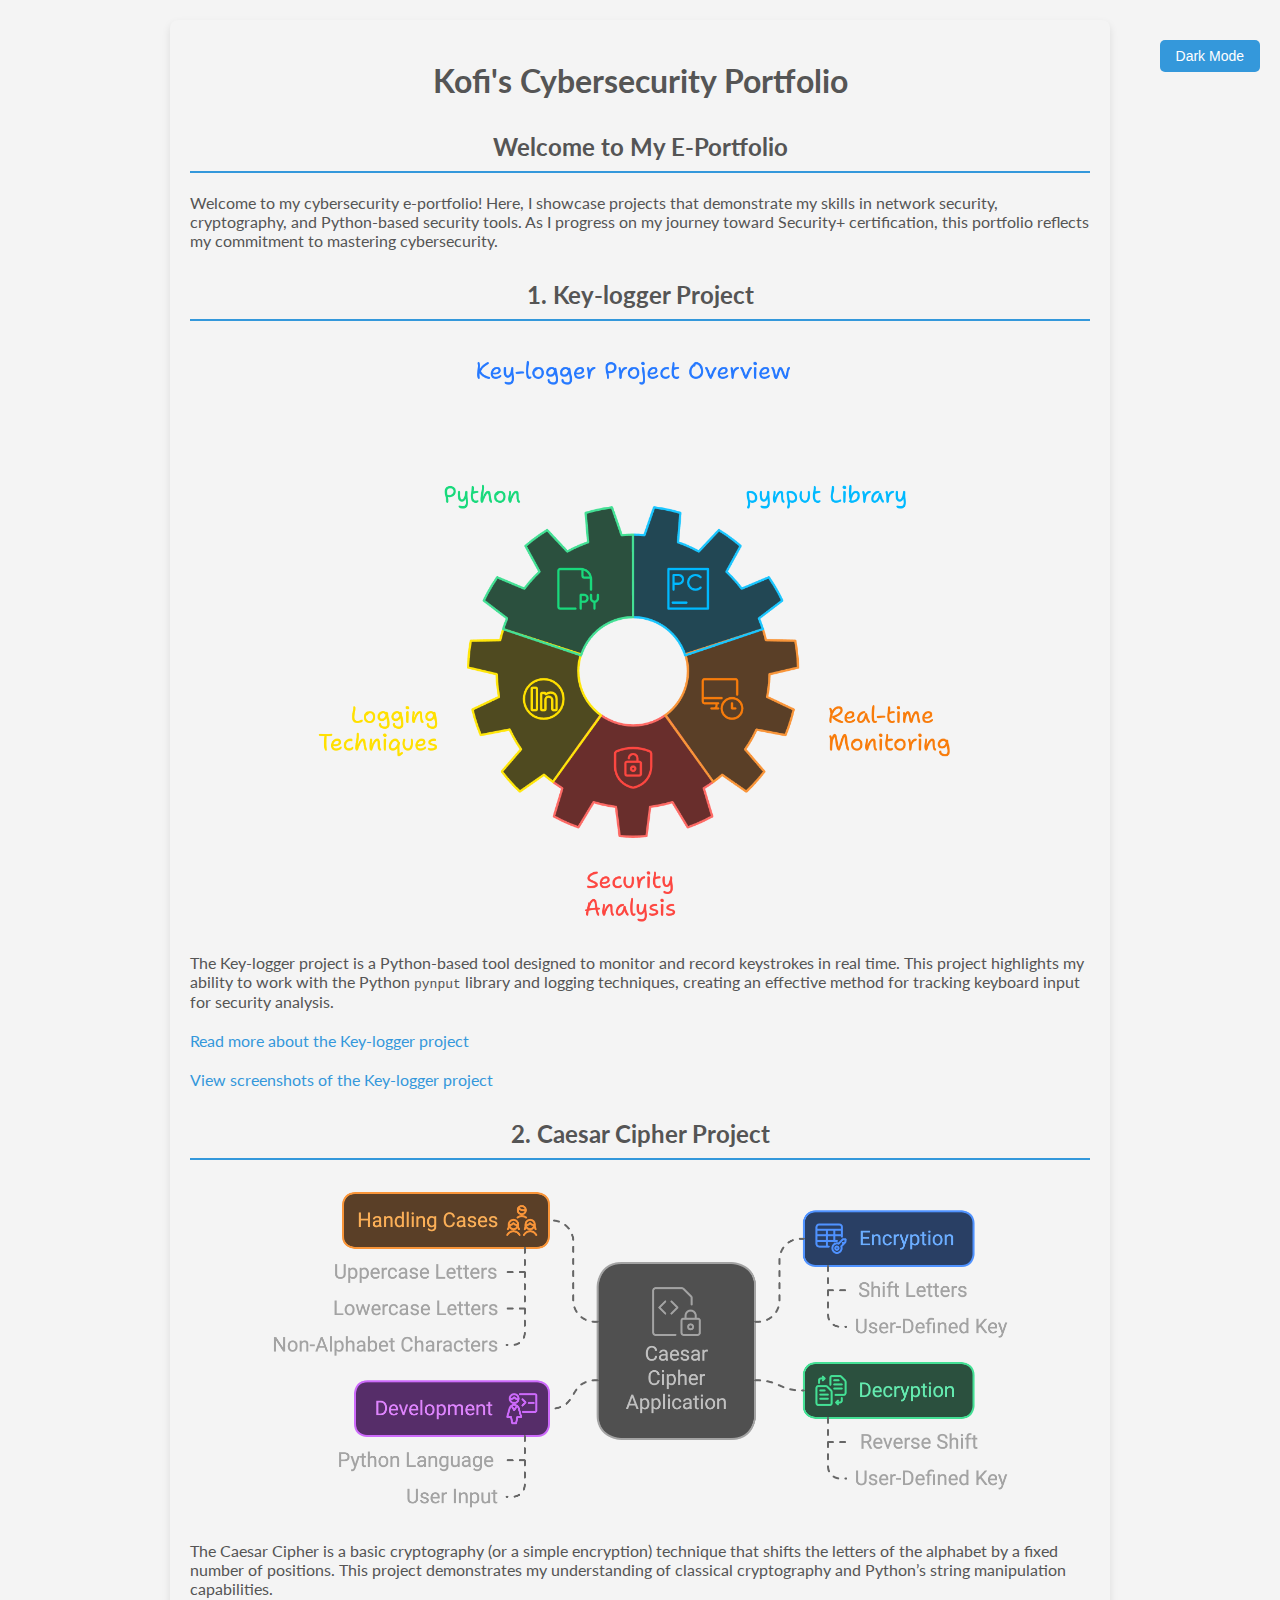
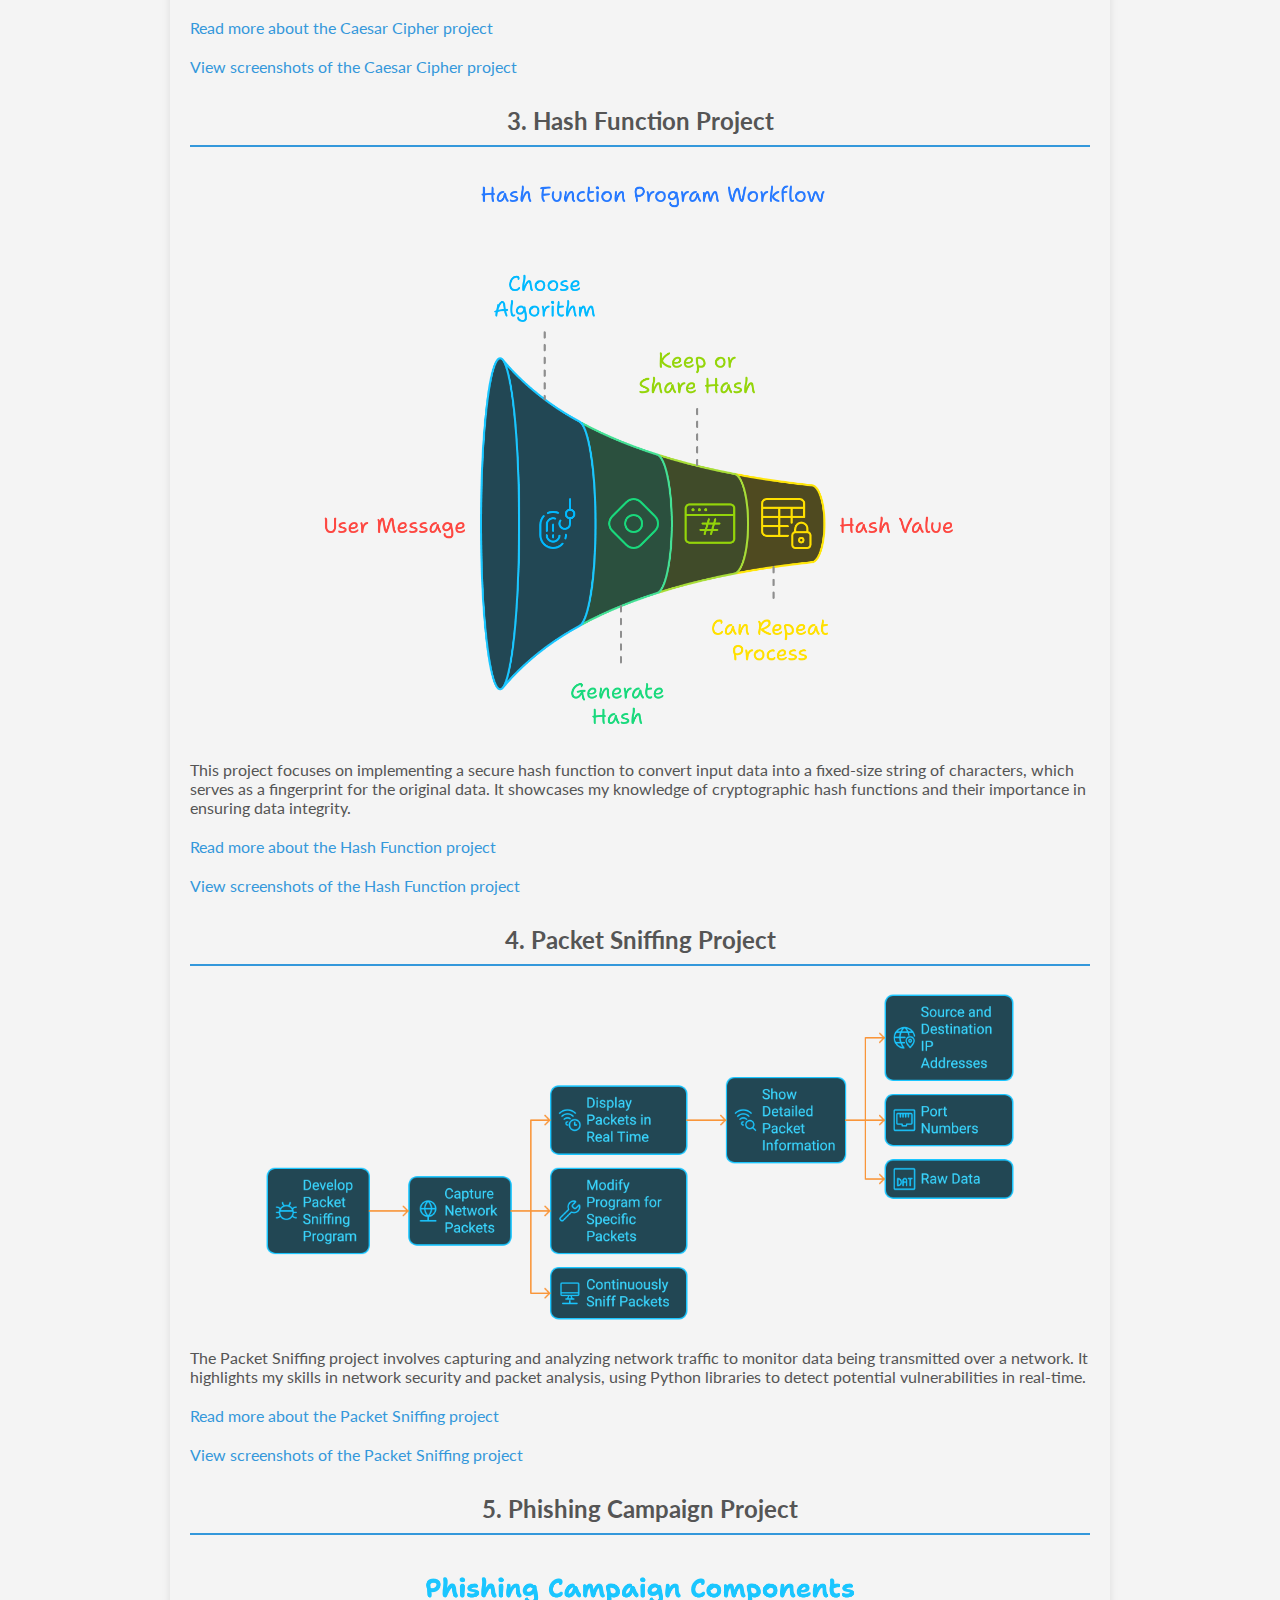
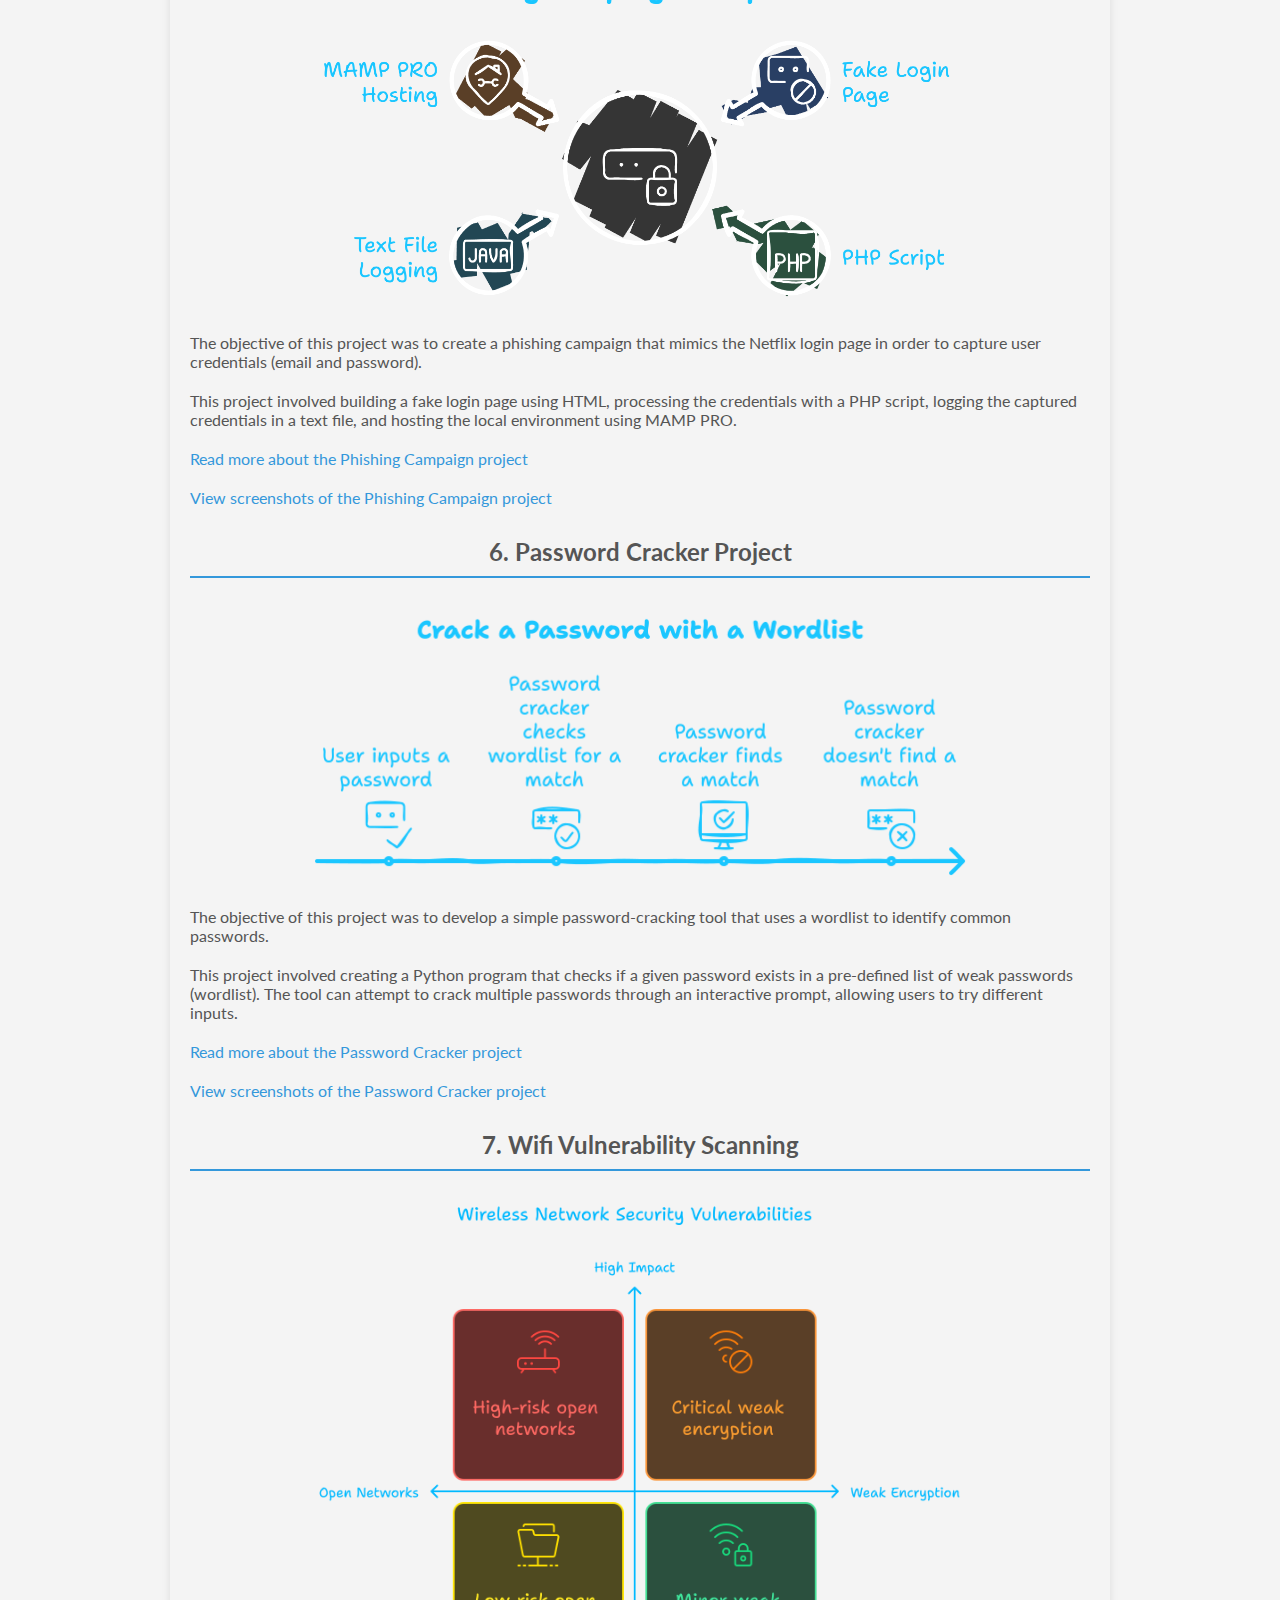
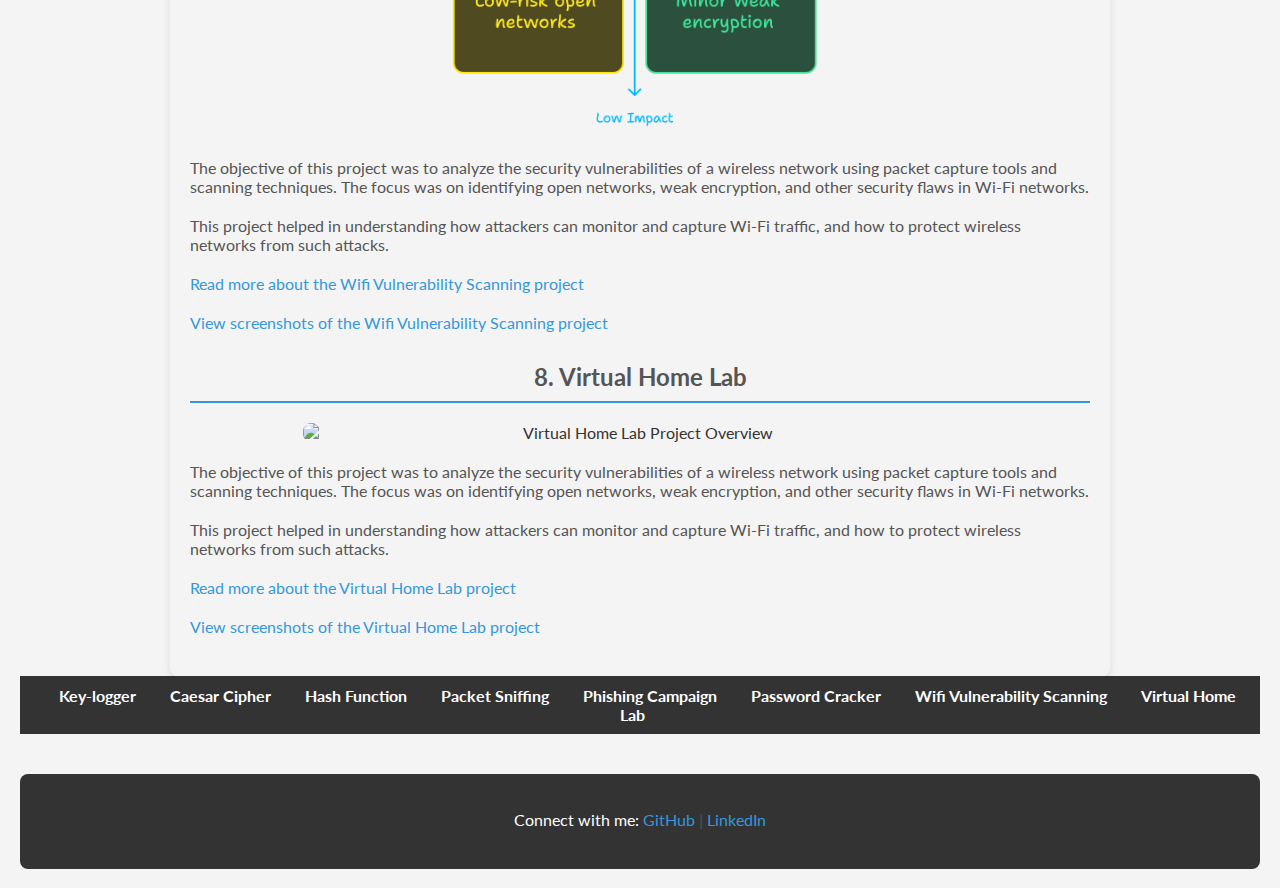
==== index.html @ 3c663df3 "Update index.html" ====
<!DOCTYPE html>
<html lang="en">
<head>
    <meta charset="UTF-8">
    <meta name="viewport" content="width=device-width, initial-scale=1.0">
    <title>My Cybersecurity Projects</title>
    <link rel="stylesheet" href="style.css">
    <link href="https://fonts.googleapis.com/css2?family=Lato:wght@400;700&display=swap" rel="stylesheet">
    
</head>
<body>
    
    <div class="container">
        <button id="darkModeToggle" style="position: fixed; top: 20px; right: 20px; padding: 8px 16px; font-size: 14px; border-radius: 5px;">Dark Mode</button>
        <h1>Kofi's Cybersecurity Portfolio</h1>
        <h2>Welcome to My E-Portfolio</h2>
        <p>Welcome to my cybersecurity e-portfolio! Here, I showcase projects that demonstrate my skills in network security, cryptography, and Python-based security tools. As I progress on my journey toward Security+ certification, this portfolio reflects my commitment to mastering cybersecurity.</p>

        <h2 id="keylogger">1. Key-logger Project</h2>
        <div style="text-align:center;">
            <img src="Keylogger/IMG_9746.jpg" alt="Key-logger Project Overview" style="max-width:75%; height:auto;">
        </div>
        <p>The Key-logger project is a Python-based tool designed to monitor and record keystrokes in real time. This project highlights my ability to work with the Python <code>pynput</code> library and logging techniques, creating an effective method for tracking keyboard input for security analysis.</p>
        <p><a href="README.md">Read more about the Key-logger project</a></p>
        <p><a href="keylogger-images.html">View screenshots of the Key-logger project</a></p>
        
        <h2 id="caesarcipher">2. Caesar Cipher Project</h2>
        <div style="text-align:center;">
            <img src="CaesarCipher/IMG_9818.jpeg" alt="Caesar Cipher Project Overview" style="max-width:85%; height:auto;">
        </div>
        <p>The Caesar Cipher is a basic cryptography (or a simple encryption) technique that shifts the letters of the alphabet by a fixed number of positions. This project demonstrates my understanding of classical cryptography and Python’s string manipulation capabilities.</p>
        <p><a href="CaesarCipher/README.md">Read more about the Caesar Cipher project</a></p>
        <p><a href="caesar_cipher_images.html">View screenshots of the Caesar Cipher project</a></p>
        
        <h2 id="hashfunction">3. Hash Function Project</h2>
        <div style="text-align:center;">
            <img src="HashFunction/IMG_9825.jpeg" alt="Hash Function Project Overview" style="max-width:75%; height:auto;">
        </div>
        <p>This project focuses on implementing a secure hash function to convert input data into a fixed-size string of characters, which serves as a fingerprint for the original data. It showcases my knowledge of cryptographic hash functions and their importance in ensuring data integrity.</p>
        <p><a href="HashFunction/README.md">Read more about the Hash Function project</a></p>
        <p><a href="hash_function_images.html">View screenshots of the Hash Function project</a></p>
        
        <h2 id="packetsniffing">4. Packet Sniffing Project</h2>
        <div style="text-align:center;">
            <img src="PacketSniffing/IMG_9844.jpeg" alt="Packet Sniffing Project Overview" style="max-width:85%; height:auto;">
        </div>
        <p>The Packet Sniffing project involves capturing and analyzing network traffic to monitor data being transmitted over a network. It highlights my skills in network security and packet analysis, using Python libraries to detect potential vulnerabilities in real-time.</p>
        <p><a href="PacketSniffing/README.md">Read more about the Packet Sniffing project</a></p>
        <p><a href="packet_sniffing_images.html">View screenshots of the Packet Sniffing project</a></p>
        
        <h2 id="phishingcampaign">5. Phishing Campaign Project</h2>
        <div style="text-align:center;">
            <img src="PhishingCampaign/IMG_9844.jpeg" alt="Hash Function Project Overview" style="max-width:75%; height:auto;">
        </div>
        <p>The objective of this project was to create a phishing campaign that mimics the Netflix login page in order to capture user credentials (email and password).</p>
        <p>This project involved building a fake login page using HTML, processing the credentials with a PHP script, logging the captured credentials in a text file, and hosting the local environment using MAMP PRO.</p>
        <p><a href="PhishingCampaign/README.md">Read more about the Phishing Campaign project</a></p>
        <p><a href="phishing_campaign_images.html">View screenshots of the Phishing Campaign project</a></p>

        <h2 id="passwordcracker">6. Password Cracker Project</h2>
        <div style="text-align:center;">
            <img src="PasswordCracker/IMG_9858.png" alt="Password Cracker Project Overview" style="max-width:75%; height:auto;">
        </div>
        <p>The objective of this project was to develop a simple password-cracking tool that uses a wordlist to identify common passwords.</p>
        <p>This project involved creating a Python program that checks if a given password exists in a pre-defined list of weak passwords (wordlist). The tool can attempt to crack multiple passwords through an interactive prompt, allowing users to try different inputs.</p>
        <p><a href="PasswordCracker/README.md">Read more about the Password Cracker project</a></p>
        <p><a href="password_cracker_images.html">View screenshots of the Password Cracker project</a></p>

        <h2 id="wifivulnerabilityscanning">7. Wifi Vulnerability Scanning</h2>
        <div style="text-align:center;">
            <img src="WifiVulnerabilityScanning/IMG_5.jpeg" alt="Wifi Vulnerability Scanning Project Overview" style="max-width:75%; height:auto;">
        </div>
        <p>The objective of this project was to analyze the security vulnerabilities of a wireless network using packet capture tools and scanning techniques. The focus was on identifying open networks, weak encryption, and other security flaws in Wi-Fi networks.</p>
        <p>This project helped in understanding how attackers can monitor and capture Wi-Fi traffic, and how to protect wireless networks from such attacks.</p>
        <p><a href="WifiVulnerabilityScanning/README.md">Read more about the Wifi Vulnerability Scanning project</a></p>
        <p><a href="wifi_vulnerability_scanning_images.html">View screenshots of the Wifi Vulnerability Scanning project</a></p>

        <h2 id="virtualhomelab">8. Virtual Home Lab</h2>
        <div style="text-align:center;">
            <img src="VirtualHomeLab/IMG_5.jpeg" alt="Virtual Home Lab Project Overview" style="max-width:75%; height:auto;">
        </div>
        <p>The objective of this project was to analyze the security vulnerabilities of a wireless network using packet capture tools and scanning techniques. The focus was on identifying open networks, weak encryption, and other security flaws in Wi-Fi networks.</p>
        <p>This project helped in understanding how attackers can monitor and capture Wi-Fi traffic, and how to protect wireless networks from such attacks.</p>
        <p><a href="VirtualHomeLab/README.md">Read more about the Virtual Home Lab project</a></p>
        <p><a href="virtual_homelab_images.html">View screenshots of the Virtual Home Lab project</a></p>
        
    </div>    
    
    <nav>
        <ul>
            <li><a href="#keylogger">Key-logger</a></li>
            <li><a href="#caesarcipher">Caesar Cipher</a></li>
            <li><a href="#hashfunction">Hash Function</a></li>
            <li><a href="#packetsniffing">Packet Sniffing</a></li>
            <li><a href="#phishingcampaign">Phishing Campaign</a></li>
            <li><a href="#passwordcracker">Password Cracker</a></li>
            <li><a href="#wifivulnerabilityscanning">Wifi Vulnerability Scanning</a></li>
            <li><a href="#virtualhomelab">Virtual Home Lab</a></li>
        </ul>
    </nav>

    <footer>
        <p><span class="white-text">Connect with me:</span> <a href="https://github.com/bi40co" style="color: #3498db;">GitHub</a> | <a href="https://www.linkedin.com/in/kofi-yiadom-boakye-6418561ab/" style="color: #3498db;">LinkedIn</a></p>
    </footer>
    
    <script src="darkmode.js"></script>
</body>
</html>
---- style.css ----
body {
    font-family: 'Lato', sans-serif;
    margin: 0;
    padding: 20px;
    background-color: #f4f4f4;
}

h1 {
    color: #333;
    text-align: center;
}

h2 {
    color: #555;
}

a {
    color: #3498db;
    text-decoration: none;
}

a:hover {
    text-decoration: underline;
}

.container {
    max-width: 900px;
    margin: 0 auto;
    background-color: #fff;
    padding: 20px;
    box-shadow: 0 4px 8px rgba(0, 0, 0, 0.1);
    border-radius: 8px;
}

nav {
    background-color: #333;
    padding: 10px;
    text-align: center;
}

nav ul {
    list-style-type: none;
    margin: 0;
    padding: 0;
}

nav ul li {
    display: inline;
    margin: 0 15px;
}

nav ul li a {
    color: white;
    text-decoration: none;
    font-weight: bold;
}

nav ul li a:hover {
    text-decoration: underline;
}

h2 {
    color: #333;
    padding: 10px 0;
    border-bottom: 2px solid #3498db;
    margin-bottom: 20px;
}

p {
    margin-bottom: 20px;
}

footer {
    text-align: center;
    padding: 20px;
    background-color: #333;
    color: #fff;
    margin-top: 40px;
    border-radius: 8px;
}

footer a {
    color: #3498db;
    text-decoration: none;
}

footer a:hover {
    text-decoration: underline;
}

/* Light mode styles (default) */
body {
    font-family: 'Lato', sans-serif;
    margin: 0;
    padding: 20px;
    background-color: #f4f4f4;
    color: #333;
}

.container {
    background-color: #fff;
    box-shadow: 0 4px 12px rgba(0, 0, 0, 0.1);
}

/* Dark mode styles */
body.dark-mode {
  background-color: #121212;
  color: #e0e0e0;
}

.dark-mode h2 {
  color: #f5f5f5;
}

.dark-mode p, .dark-mode figcaption {
  color: #e0e0e0;
}

.dark-mode button {
  background-color: #333;
  color: #fff;
}

.dark-mode img {
  border-color: #444;
}

.container.dark-mode {
    background-color: #1e1e1e;
    box-shadow: 0 4px 12px rgba(255, 255, 255, 0.1);
}

nav.dark-mode {
    background-color: #444;
}

footer.dark-mode {
    background-color: #444;
    color: #e0e0e0;
}

img {
    display: block;
    margin: 20px auto;
    max-width: 100%;
    height: auto;
    border-radius: 8px;
}

/* General container styling */
.container {
    max-width: 900px;
    margin: 0 auto;
    background-color: #fff;
    padding: 20px;
    box-shadow: 0 4px 12px rgba(0, 0, 0, 0.1);
    border-radius: 8px;
}

/* Image styling */
img {
    display: block;
    margin: 20px auto;
    max-width: 75%;
    height: auto;
    border-radius: 8px;
}

/* Heading styling */
h1, h2 {
    text-align: center;
    color: #333;
}

/* Dark mode styling */
body.dark-mode {
    background-color: #333;
    color: #e0e0e0;
}

body.dark-mode h1, body.dark-mode h2 {
    color: #e0e0e0;
}

body.dark-mode img {
    border: 2px solid #e0e0e0;
}

button {
    display: block;
    margin: 20px auto;
    padding: 10px 20px;
    background-color: #3498db;
    color: white;
    border: none;
    border-radius: 5px;
    cursor: pointer;
}

button:hover {
    background-color: #2980b9;
}

.toggle-dark-mode {
    position: fixed;
    top: 10px; /* Adjust the top position */
    right: 10px; /* Adjust the right position */
    padding: 10px 15px;
    background-color: #333;
    color: white;
    border: none;
    cursor: pointer;
    border-radius: 5px;
}

figure {
    margin: 20px auto;
    text-align: center;
}

figcaption {
    font-size: 14px;
    color: #555;
    margin-top: 10px;
}

/* Default Light Mode */
body {
    background-color: #fff;
    color: #333;
}

h1, h2, h3 {
    color: #333;
}

a {
    color: #3498db;
    text-decoration: none;
}

.container {
    background-color: #f4f4f4;
    padding: 20px;
    border-radius: 8px;
    box-shadow: 0 4px 8px rgba(0, 0, 0, 0.1);
}

/* Dark Mode */
body.dark-mode {
    background-color: #222;
    color: #e0e0e0;
}

.container.dark-mode {
    background-color: #444;
}

a.dark-mode {
    color: #70a1ff;
}

h1.dark-mode, h2.dark-mode, h3.dark-mode {
    color: #e0e0e0;
}

body.dark-mode {
    background-color: #333;
    color: #e0e0e0;
}

a.dark-mode {
    color: #3498db;
}

nav.dark-mode {
    background-color: #222;
}

footer.dark-mode {
    background-color: #222;
    color: #e0e0e0;
}

.container.dark-mode {
    background-color: #444;
}


#darkModeToggle {
    position: fixed;
    top: 20px;
    right: 20px;
    background-color: #3498db;
    color: white;
    border: none;
    padding: 10px 20px;
    border-radius: 5px;
    cursor: pointer;
}

#darkModeToggle:hover {
    background-color: #2980b9;
}

/* Text content (headings, paragraphs, etc.) */
h1.dark-mode, h2.dark-mode, p.dark-mode {
    color: #e0e0e0;
}

/* Figure and figcaption for images */
figure.dark-mode, figcaption.dark-mode {
    background-color: #444;
    color: #ccc;
    border: 1px solid #555;
}

/* Adjust links in dark mode */
a.dark-mode {
    color: #3498db;
}

body.dark-mode {
    background-color: #333;
    color: #e0e0e0;
}

h1.dark-mode, h2.dark-mode, p.dark-mode, a.dark-mode {
    color: #e0e0e0; /* For text */
}

a.dark-mode {
    color: #3498db; /* Make sure links remain visible */
}

.container.dark-mode {
    background-color: #444;
}

footer.dark-mode {
    background-color: #222;
    color: #e0e0e0;
}


/* Dark mode styles */
body.dark-mode {
    background-color: #333;
    color: #e0e0e0;
}

h1.dark-mode, h2.dark-mode, p.dark-mode, figure.dark-mode, figcaption.dark-mode {
    color: #e0e0e0;  /* Text color in dark mode */
}

a.dark-mode {
    color: #3498db;  /* Link color in dark mode */
}

footer.dark-mode {
    background-color: #222;
    color: #e0e0e0;
}

nav.dark-mode {
    background-color: #222;
}

/* Light mode (default) */
body {
    background-color: #fff;
    color: #000;
}

/* Dark mode */
body.dark-mode {
    background-color: #333;
    color: #e0e0e0;
}

/* Apply dark mode styles for headings, paragraphs, images, and captions */
h1.dark-mode, h2.dark-mode, p.dark-mode, figure.dark-mode, figcaption.dark-mode {
    color: #e0e0e0;
}

/* Links in dark mode */
a.dark-mode {
    color: #3498db;
}

/* Ensure images and any other necessary elements are styled properly */
img.dark-mode {
    filter: brightness(0.8);
}

body.dark-mode {
    background-color: #333;
    color: #e0e0e0;
}

h1.dark-mode, h2.dark-mode, p.dark-mode, figure.dark-mode, figcaption.dark-mode {
    color: #e0e0e0;
}

a.dark-mode {
    color: #3498db;
}

/* Dark mode for the body */
body.dark-mode {
    background-color: #333;
    color: #e0e0e0;
}

/* Dark mode for text elements */
h1.dark-mode, h2.dark-mode, p.dark-mode, figure.dark-mode, figcaption.dark-mode {
    color: #e0e0e0;
}

/* Dark mode for anchor tags */
a.dark-mode {
    color: #3498db;
}

/* Dark mode for images and other containers */
.container.dark-mode {
    background-color: #444;
}

/* Dark mode for navigation and footer */
nav.dark-mode, footer.dark-mode {
    background-color: #222;
    color: #e0e0e0;
}

/* Default Light Mode */
body {
    background-color: white;
    color: black;
}

h1, h2, p, figure, figcaption {
    color: black;
}

a {
    color: blue;
}

/* Dark Mode Styles */
body.dark-mode {
    background-color: #333;
    color: #e0e0e0;
}

h1.dark-mode, h2.dark-mode, p.dark-mode, figure.dark-mode, figcaption.dark-mode {
    color: #e0e0e0;
}

a.dark-mode {
    color: #3498db;
}

/* Light Mode */
body {
    background-color: #f4f4f4;
    color: #333;
}

h1, h2, p, a {
    color: #555;
}

/* Dark Mode */
body.dark-mode {
    background-color: #333;
    color: #e0e0e0;
}

h1.dark-mode, h2.dark-mode, p.dark-mode, a.dark-mode {
    color: #e0e0e0;
}

/* Style for links in dark mode */
body.dark-mode a {
    color: #3498db; /* Adjust this blue shade to whatever you prefer */
}

body.dark-mode a:hover {
    color: #2980b9; /* A slightly darker shade on hover */
}

a {
    color: #3498db; /* Blue color for links */
    text-decoration: none;
}

a:hover {
    text-decoration: underline;
}

a.dark-mode {
    color: #3498db; /* Blue color for links in dark mode */
    text-decoration: none;
}

a.dark-mode:hover {
    text-decoration: underline;
}

.white-text {
    color: white;
}
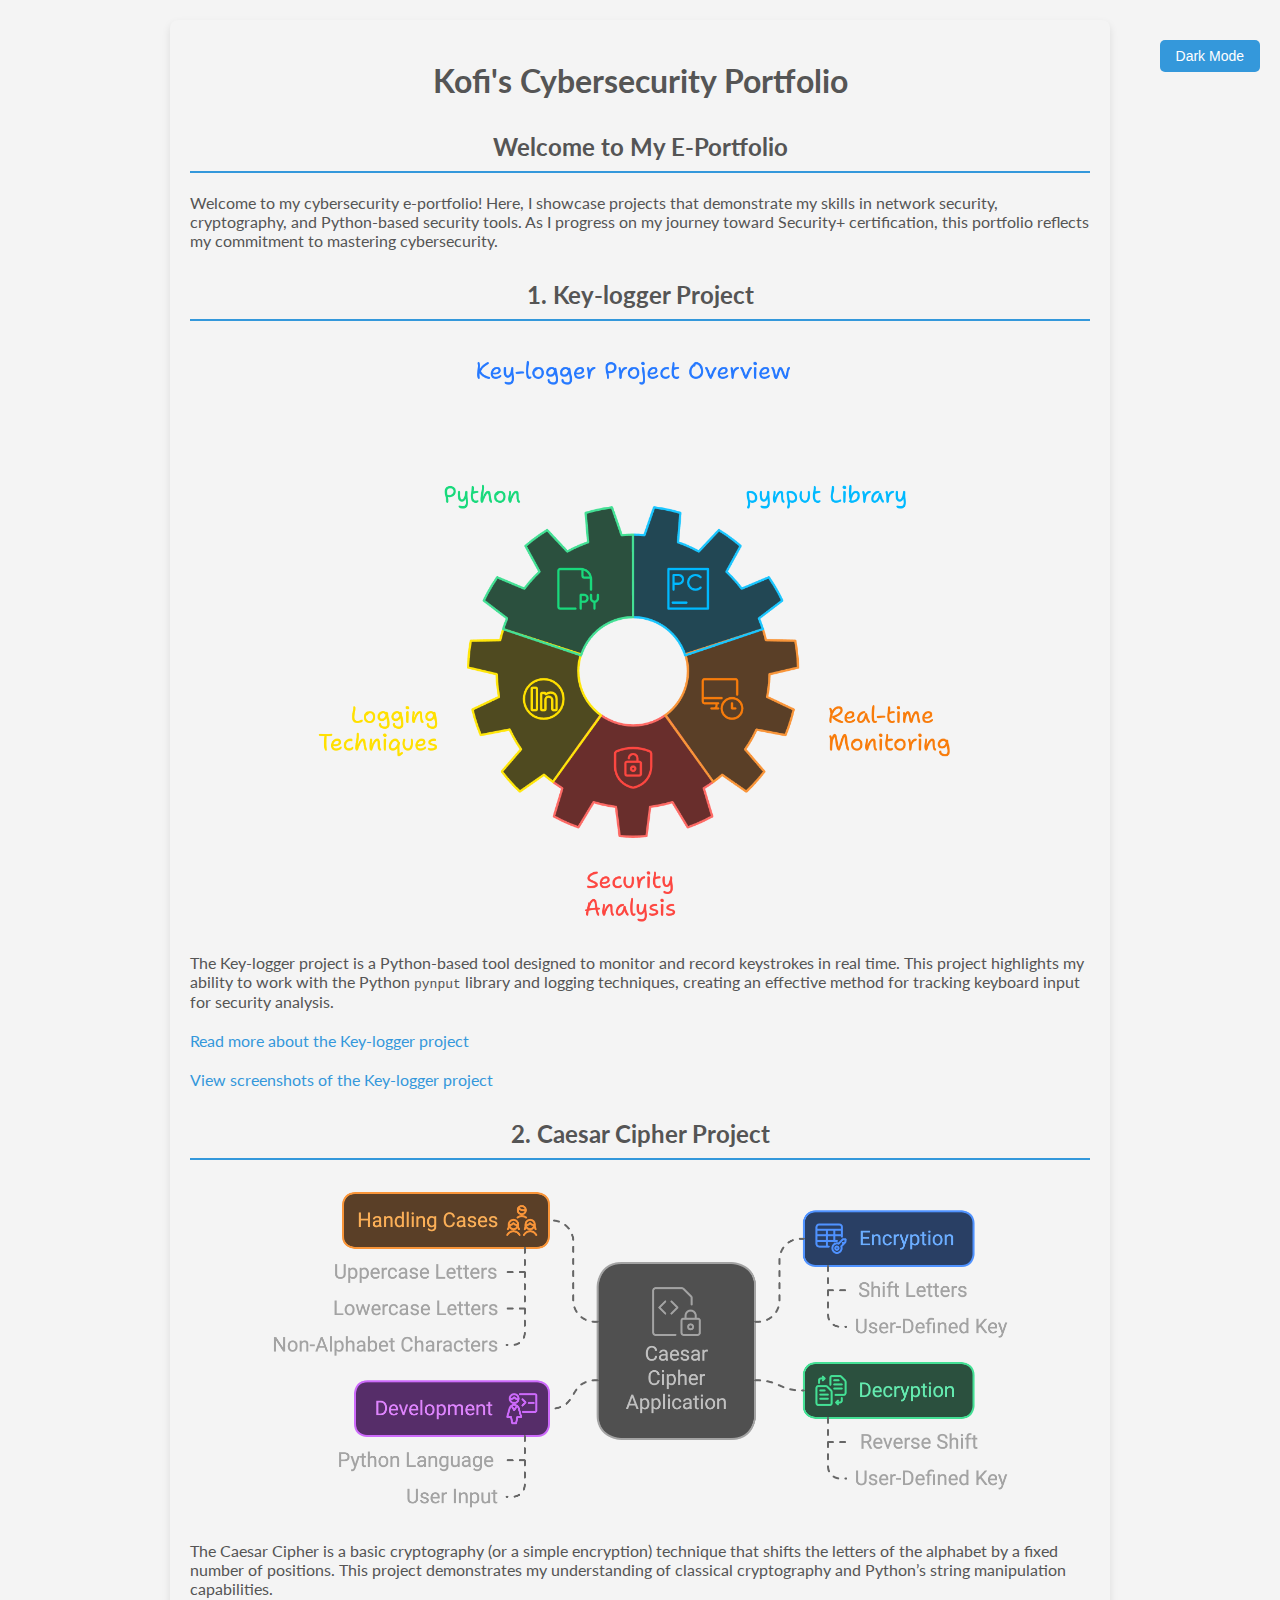
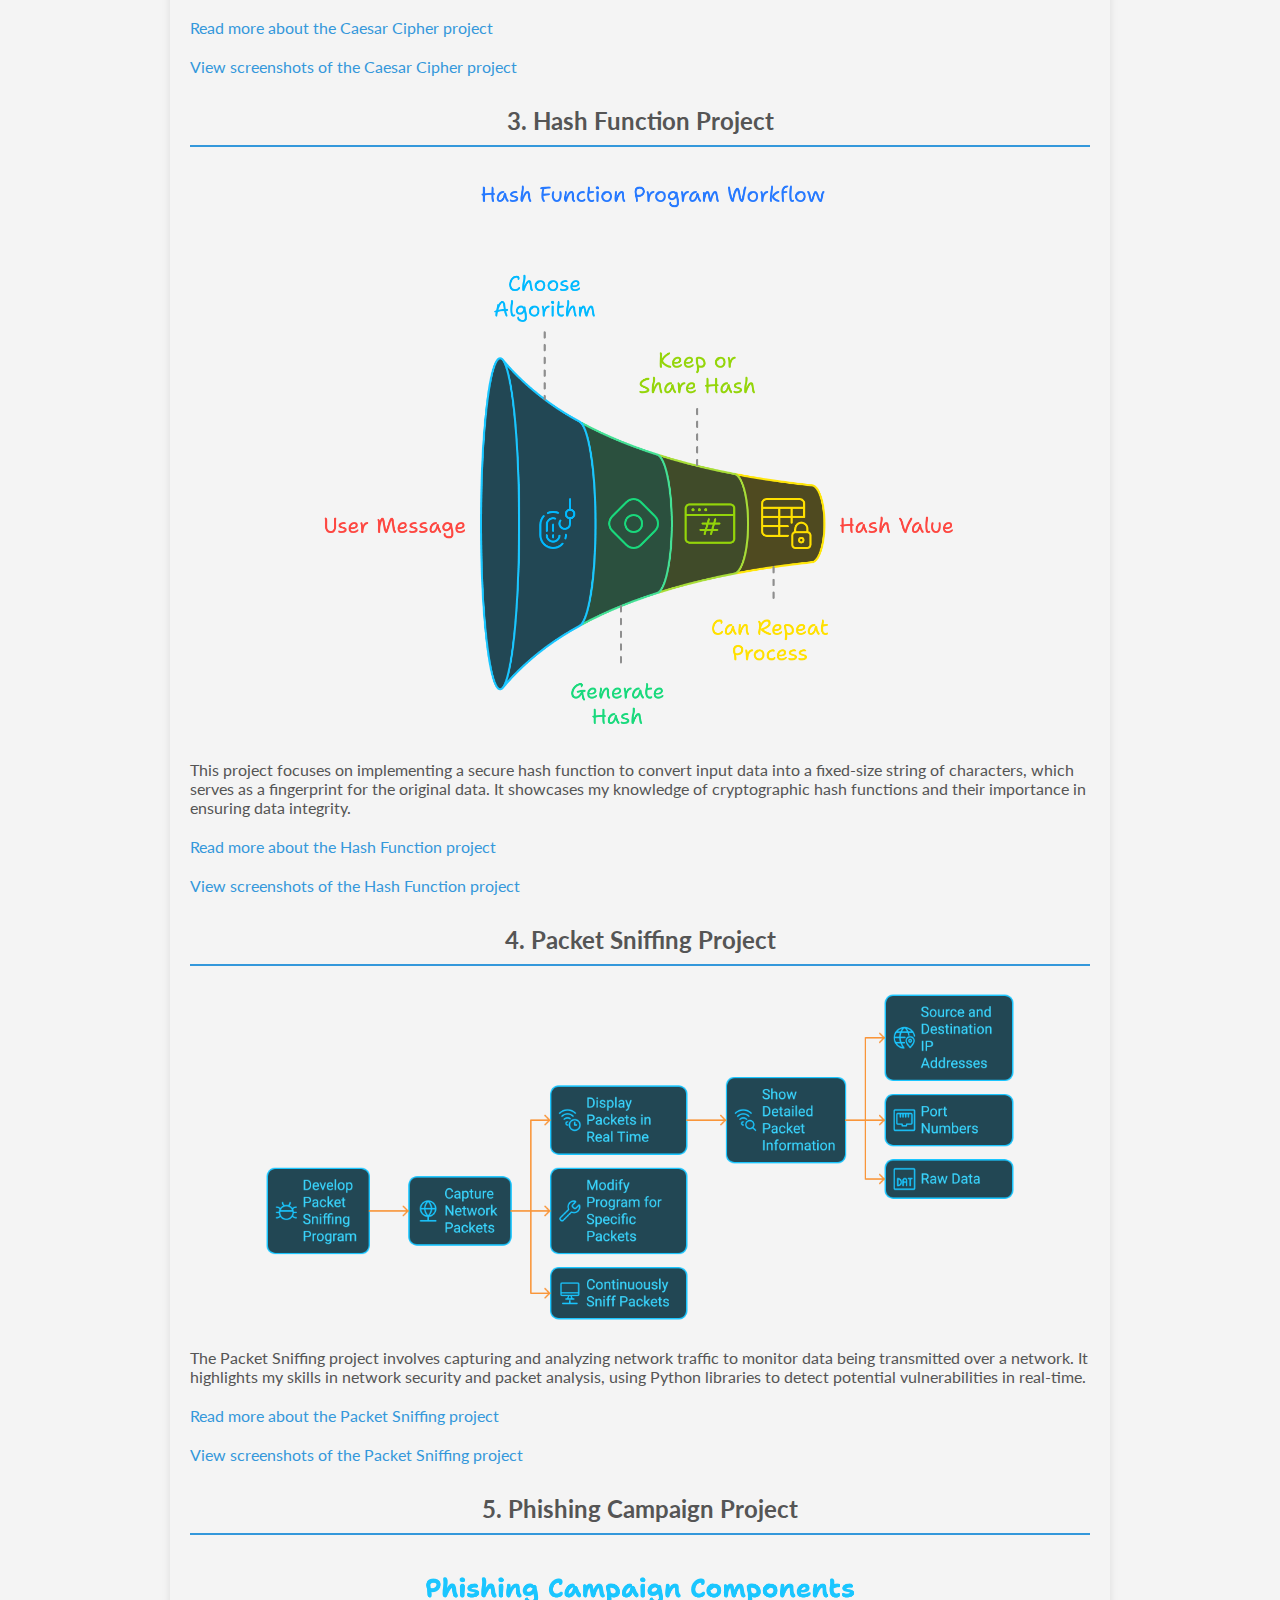
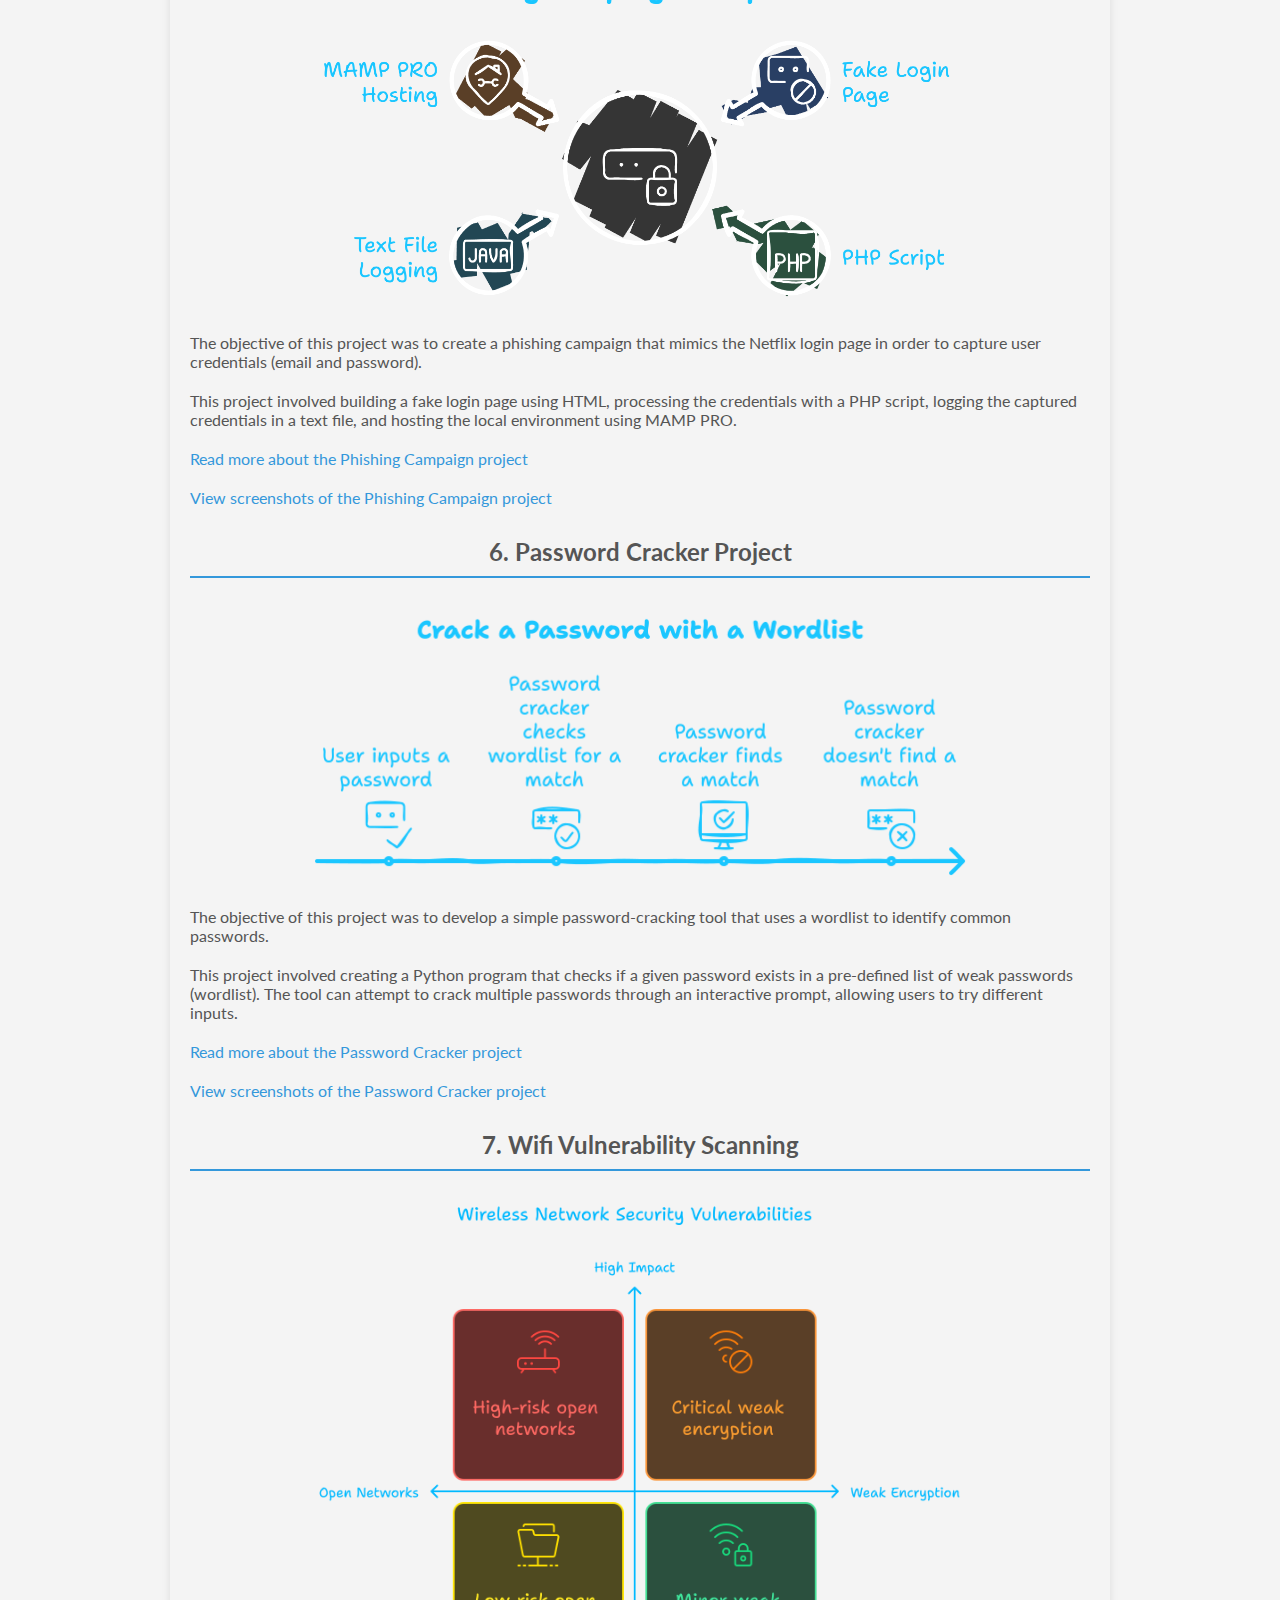
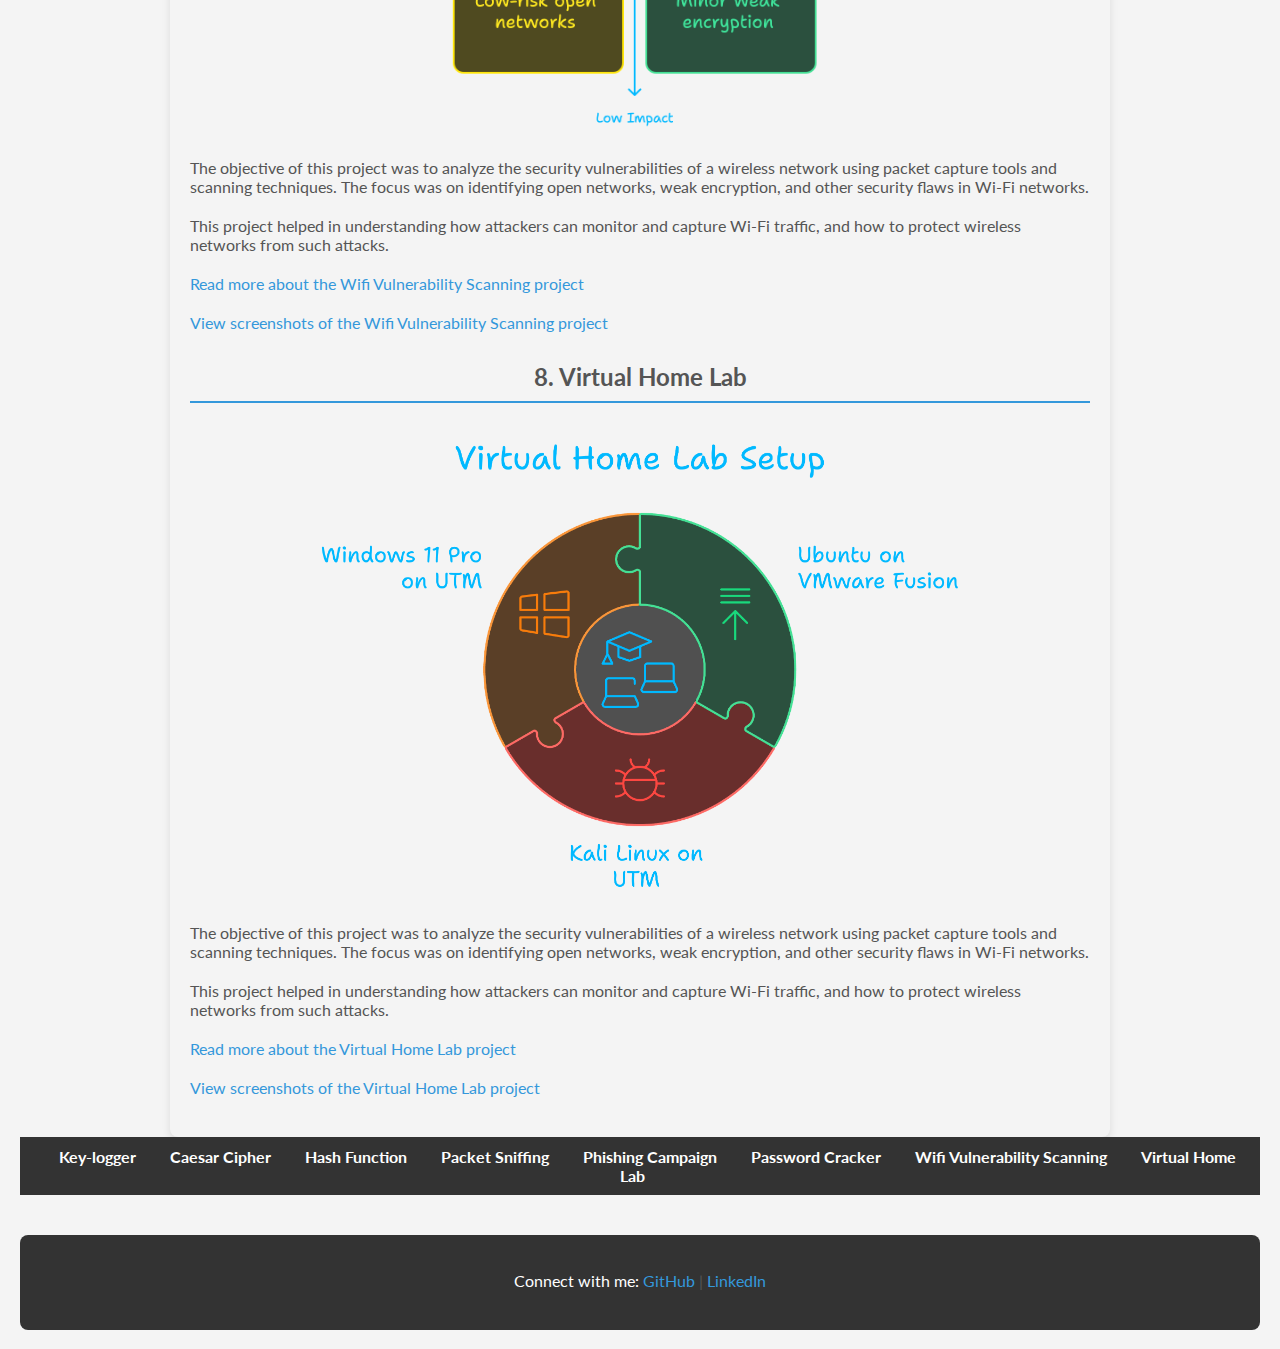
==== commit 93632a9c: "Update index.html" ====
--- a/index.html
+++ b/index.html
@@ -77,7 +77,7 @@
 
         <h2 id="virtualhomelab">8. Virtual Home Lab</h2>
         <div style="text-align:center;">
-            <img src="VirtualHomeLab/IMG_5.jpeg" alt="Virtual Home Lab Project Overview" style="max-width:75%; height:auto;">
+            <img src="VirtualHomeLab/IMG_11.jpeg" alt="Virtual Home Lab Project Overview" style="max-width:75%; height:auto;">
         </div>
         <p>The objective of this project was to analyze the security vulnerabilities of a wireless network using packet capture tools and scanning techniques. The focus was on identifying open networks, weak encryption, and other security flaws in Wi-Fi networks.</p>
         <p>This project helped in understanding how attackers can monitor and capture Wi-Fi traffic, and how to protect wireless networks from such attacks.</p>
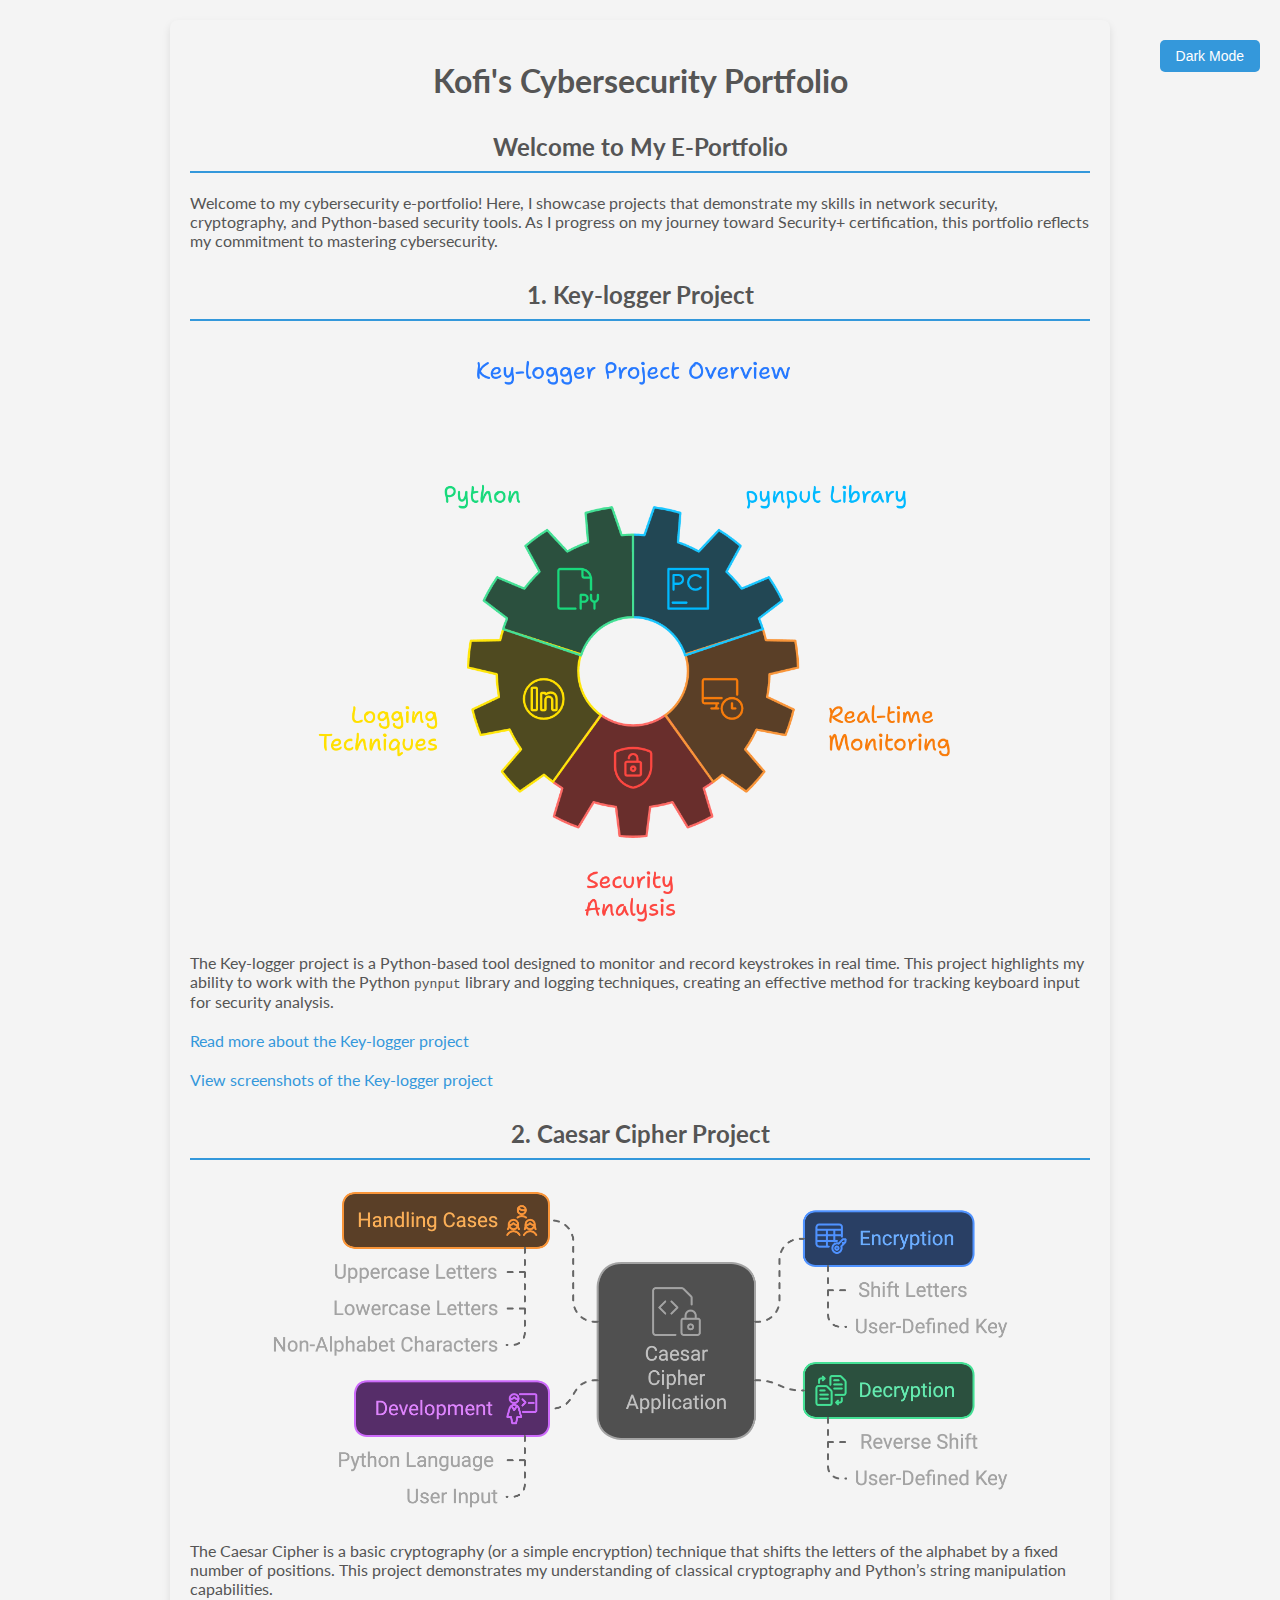
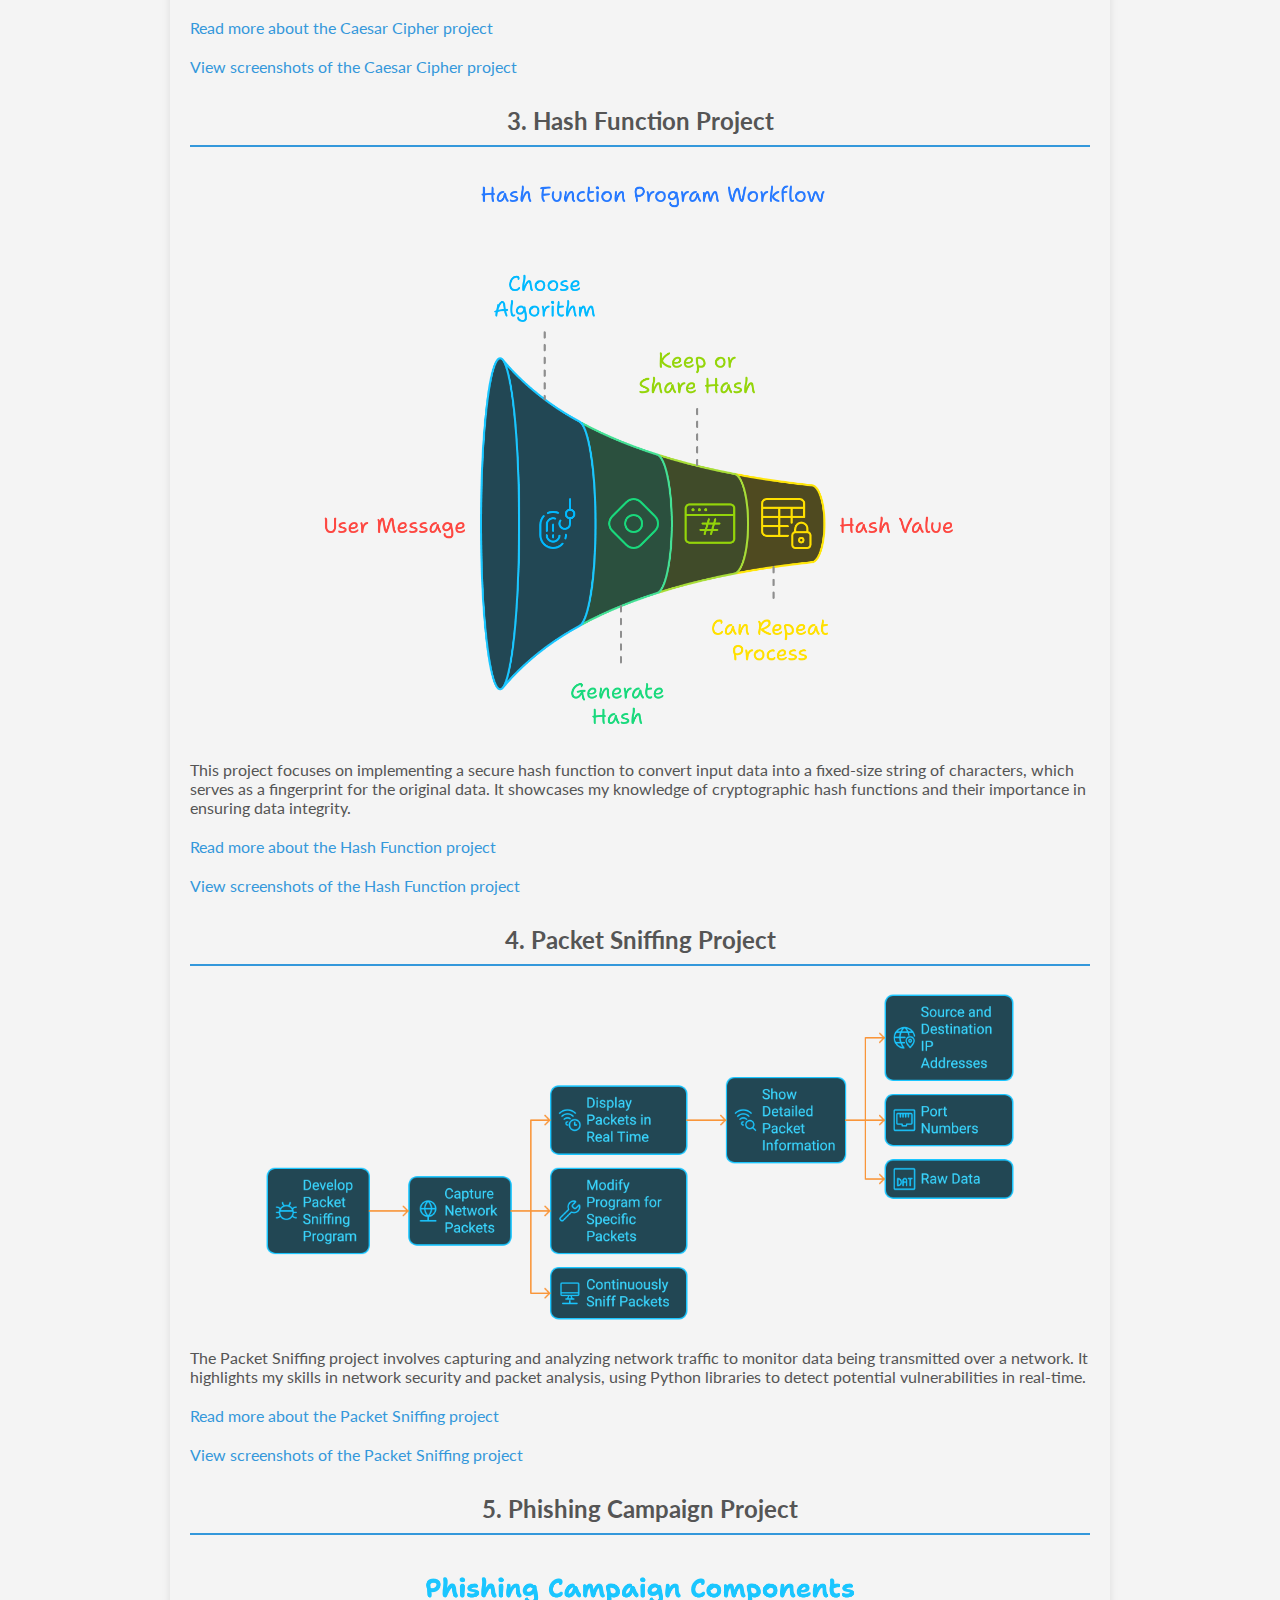
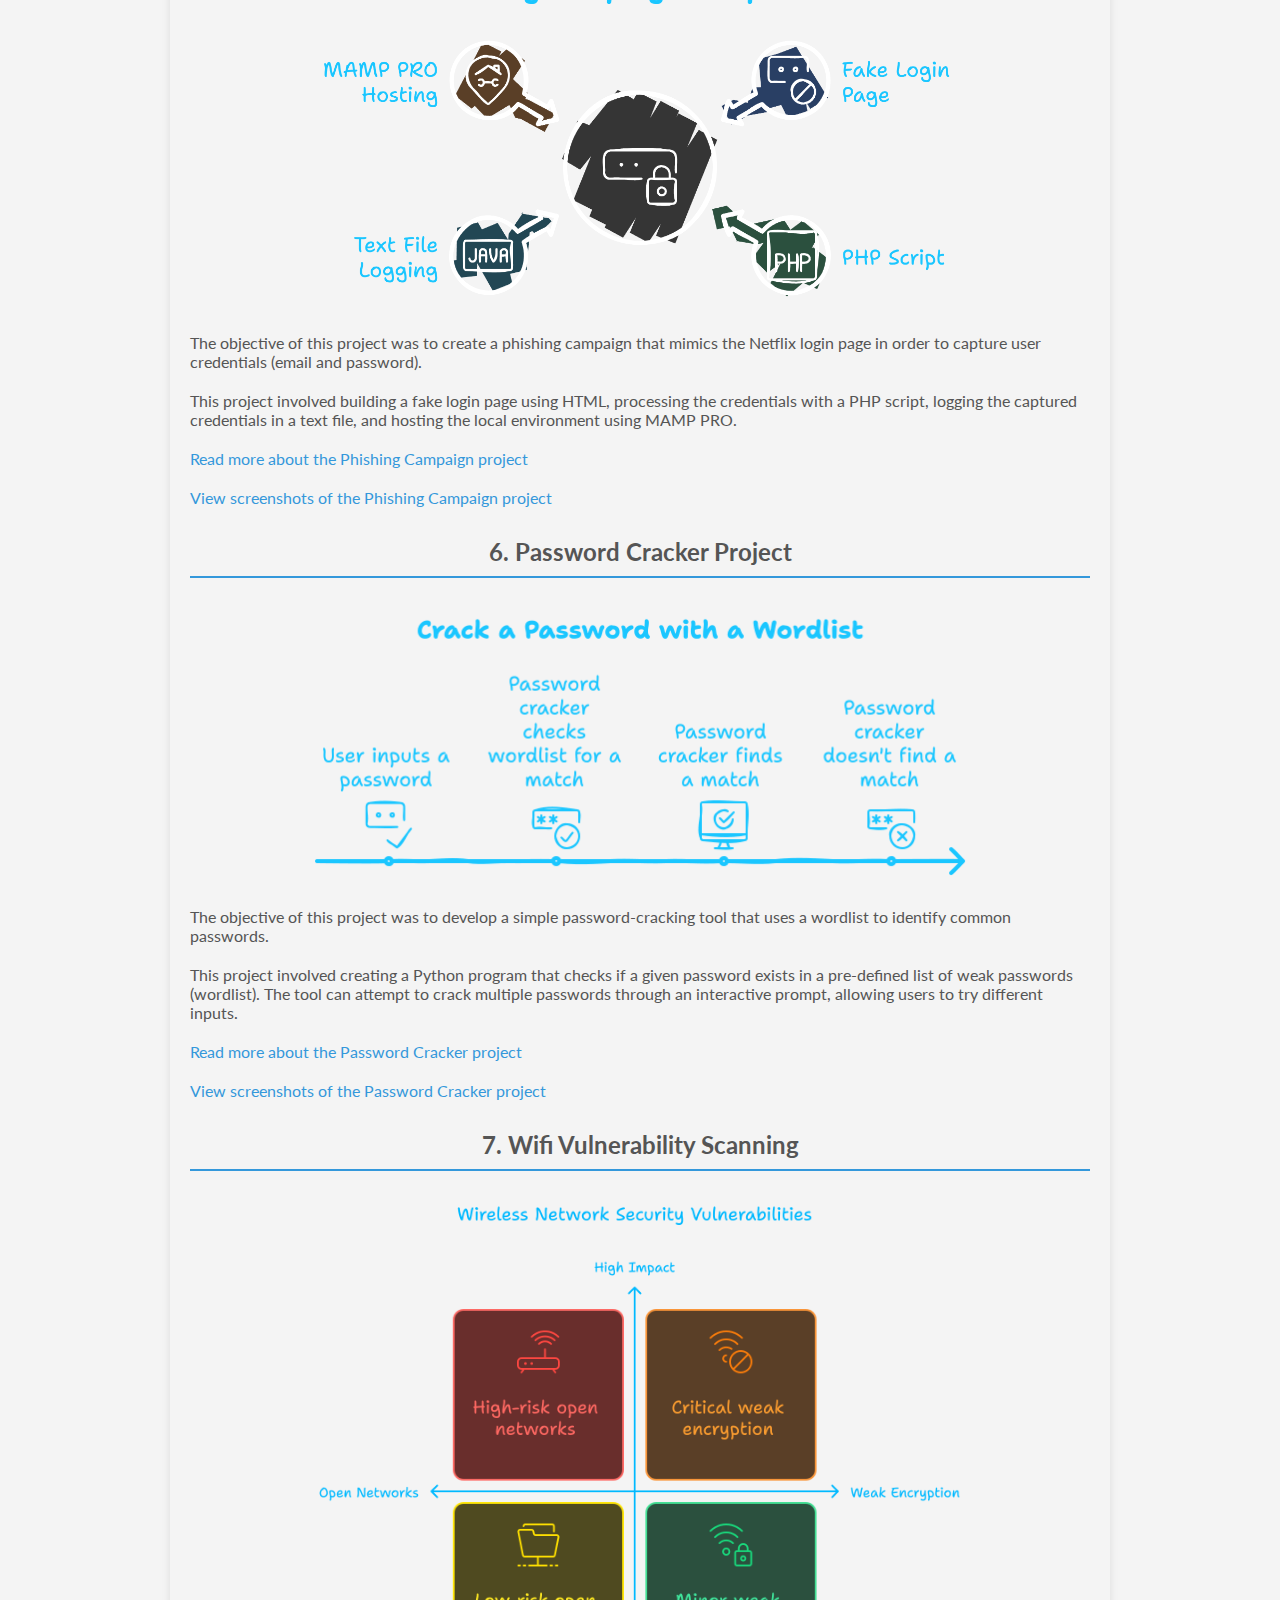
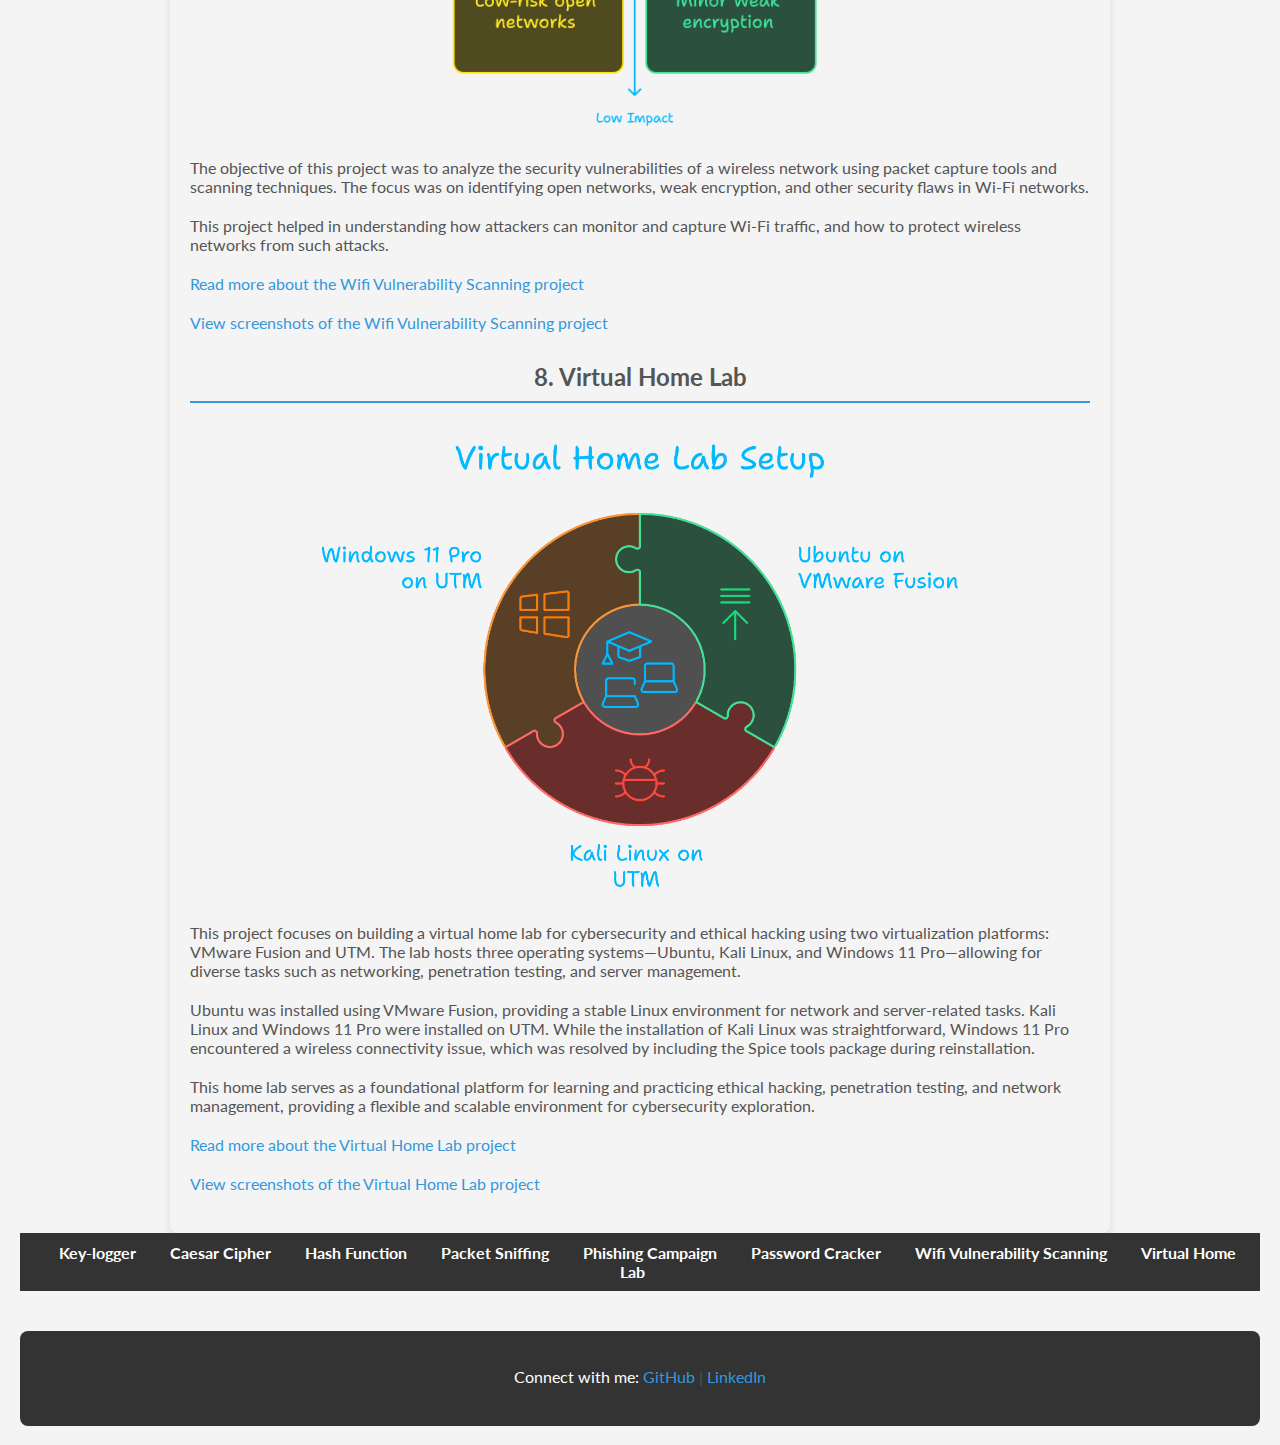
==== commit 7ade4d3b: "Update index.html" ====
--- a/index.html
+++ b/index.html
@@ -79,8 +79,9 @@
         <div style="text-align:center;">
             <img src="VirtualHomeLab/IMG_11.jpeg" alt="Virtual Home Lab Project Overview" style="max-width:75%; height:auto;">
         </div>
-        <p>The objective of this project was to analyze the security vulnerabilities of a wireless network using packet capture tools and scanning techniques. The focus was on identifying open networks, weak encryption, and other security flaws in Wi-Fi networks.</p>
-        <p>This project helped in understanding how attackers can monitor and capture Wi-Fi traffic, and how to protect wireless networks from such attacks.</p>
+        <p>This project focuses on building a virtual home lab for cybersecurity and ethical hacking using two virtualization platforms: VMware Fusion and UTM. The lab hosts three operating systems—Ubuntu, Kali Linux, and Windows 11 Pro—allowing for diverse tasks such as networking, penetration testing, and server management.</p>
+        <p>Ubuntu was installed using VMware Fusion, providing a stable Linux environment for network and server-related tasks. Kali Linux and Windows 11 Pro were installed on UTM. While the installation of Kali Linux was straightforward, Windows 11 Pro encountered a wireless connectivity issue, which was resolved by including the Spice tools package during reinstallation.</p>
+        <p>This home lab serves as a foundational platform for learning and practicing ethical hacking, penetration testing, and network management, providing a flexible and scalable environment for cybersecurity exploration.</p>
         <p><a href="VirtualHomeLab/README.md">Read more about the Virtual Home Lab project</a></p>
         <p><a href="virtual_homelab_images.html">View screenshots of the Virtual Home Lab project</a></p>
         
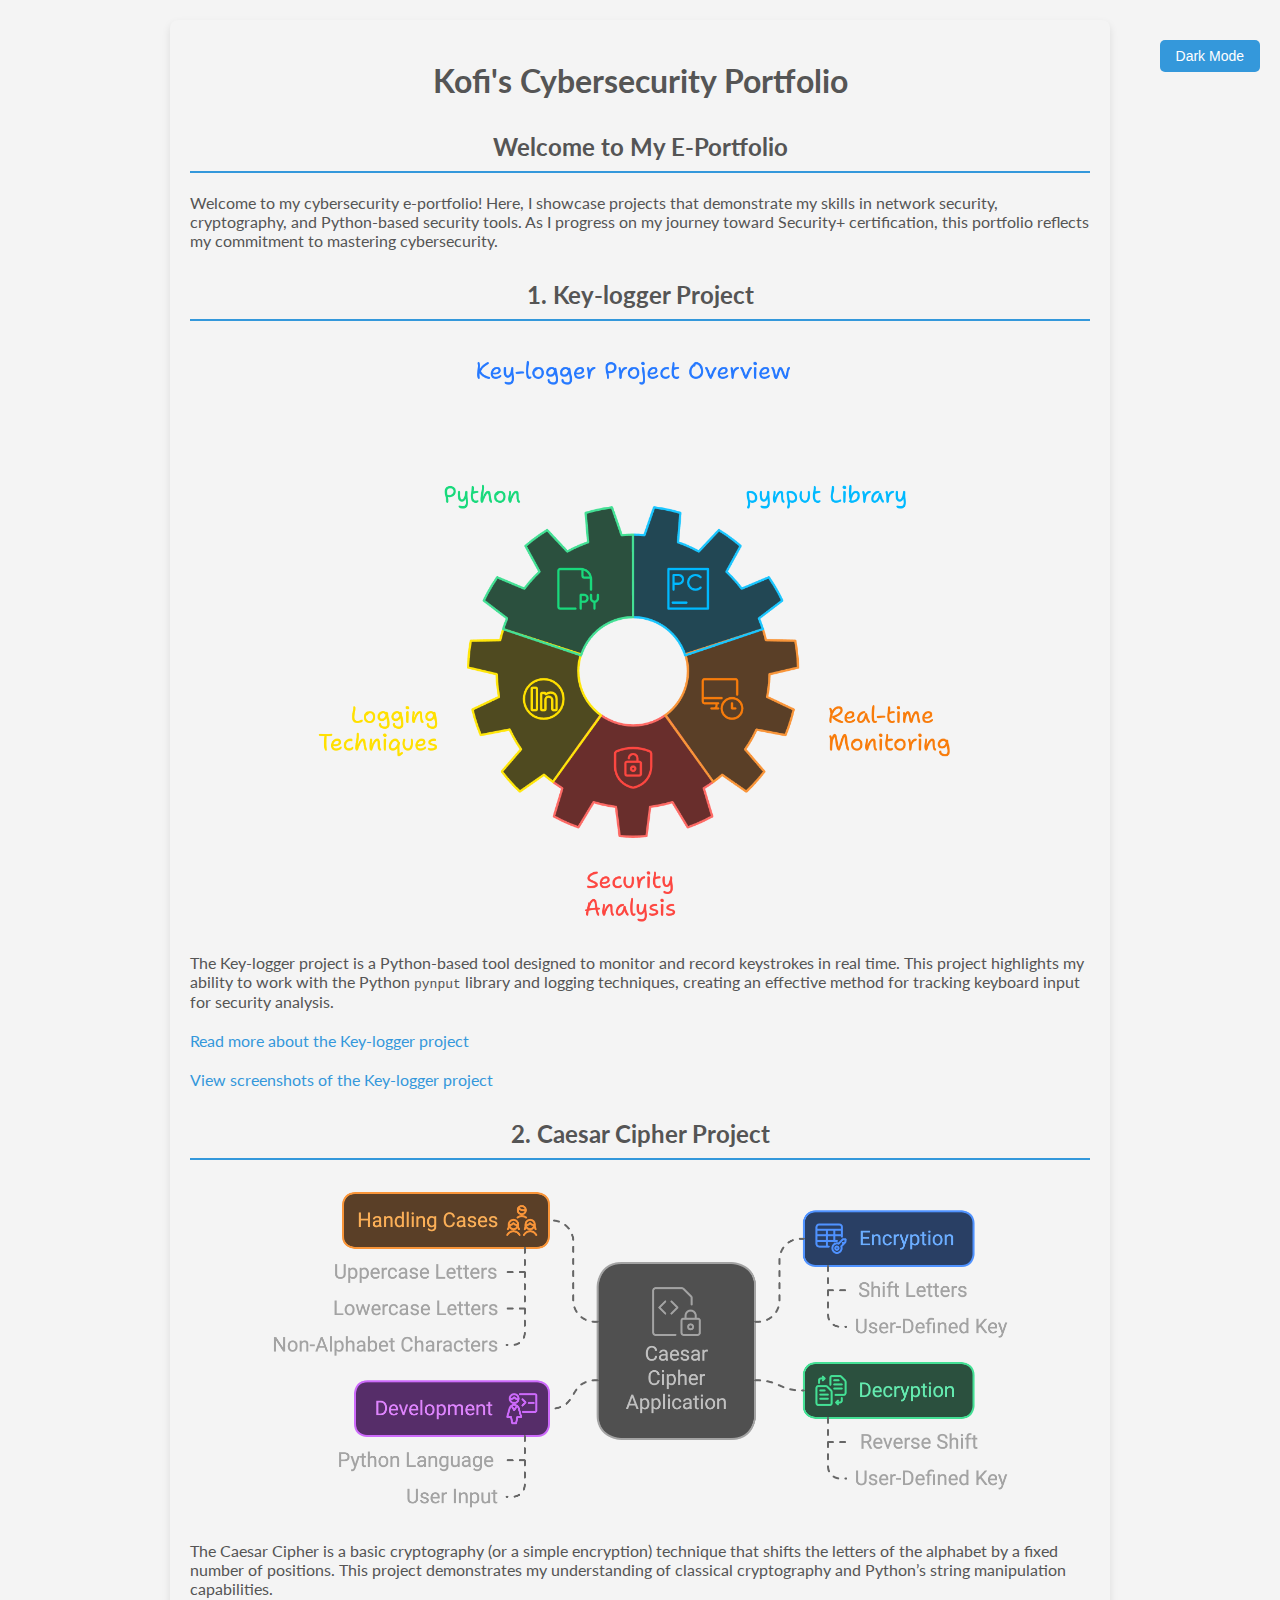
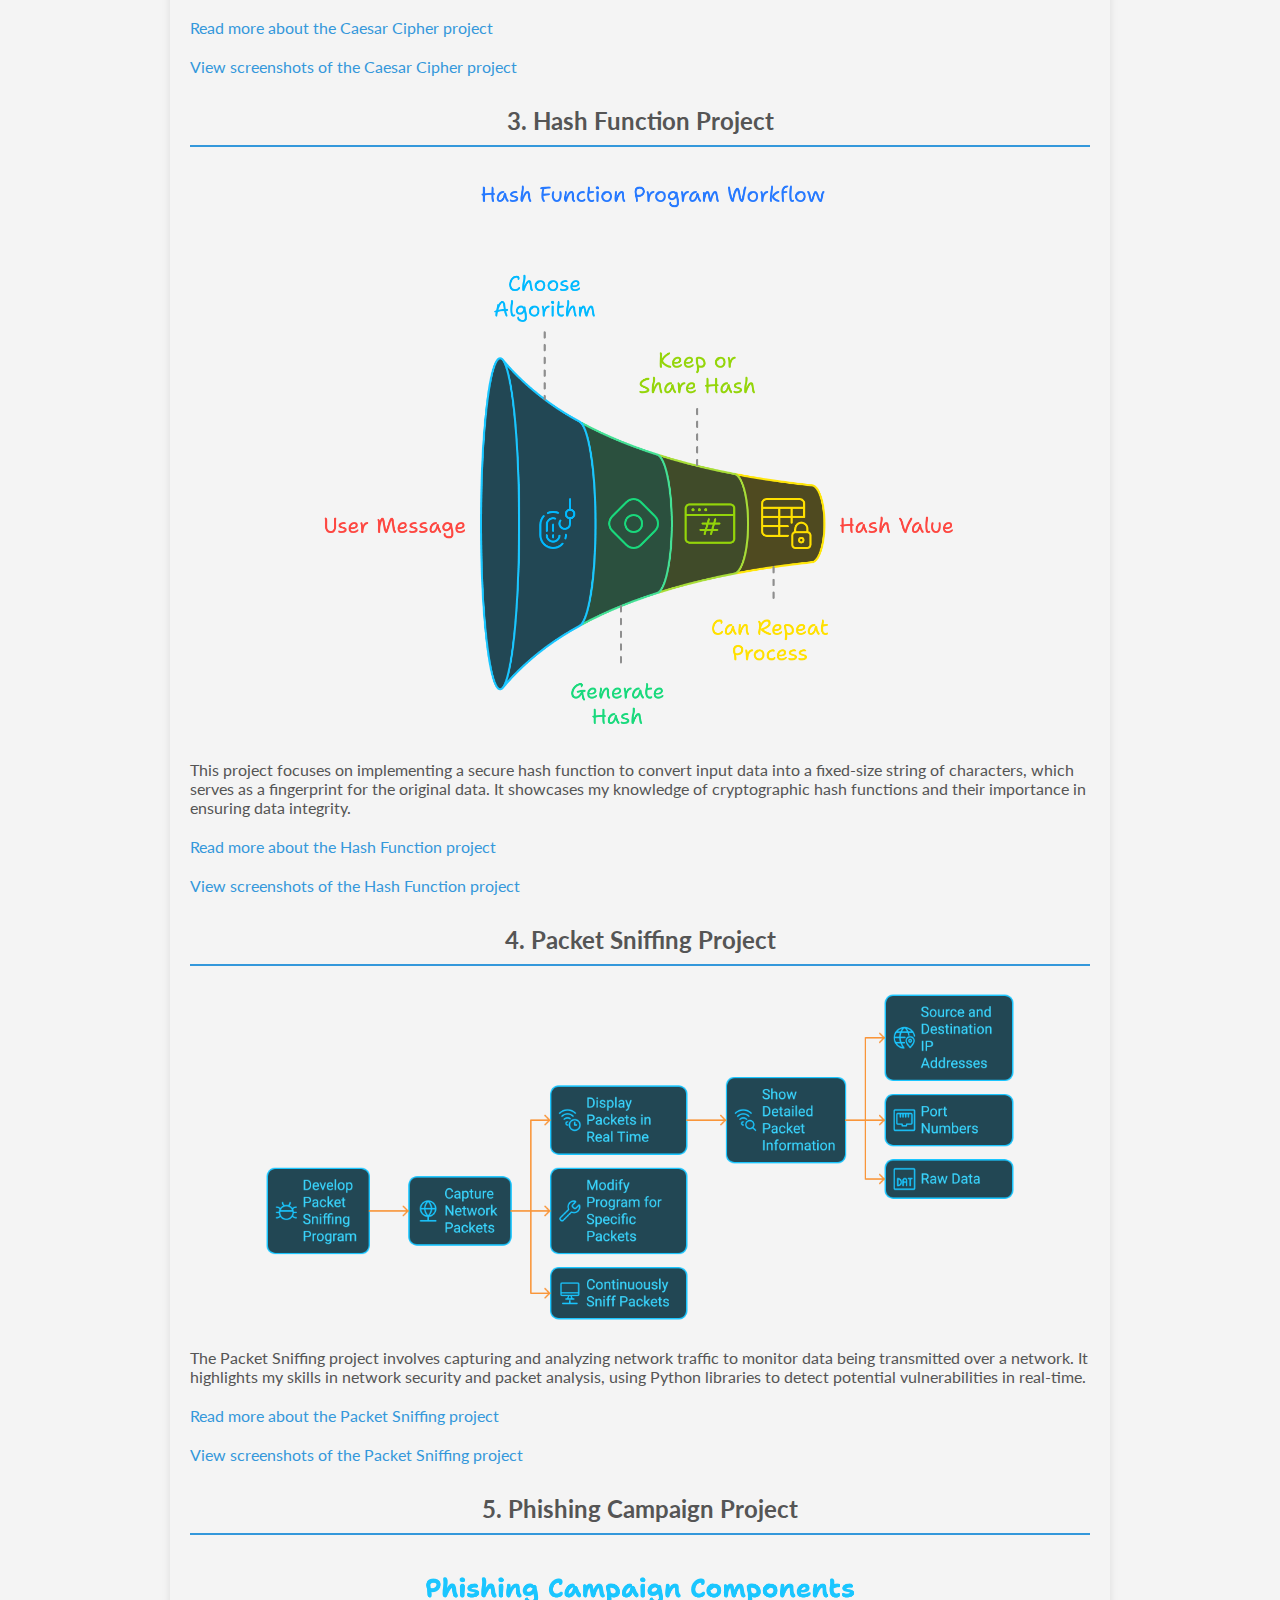
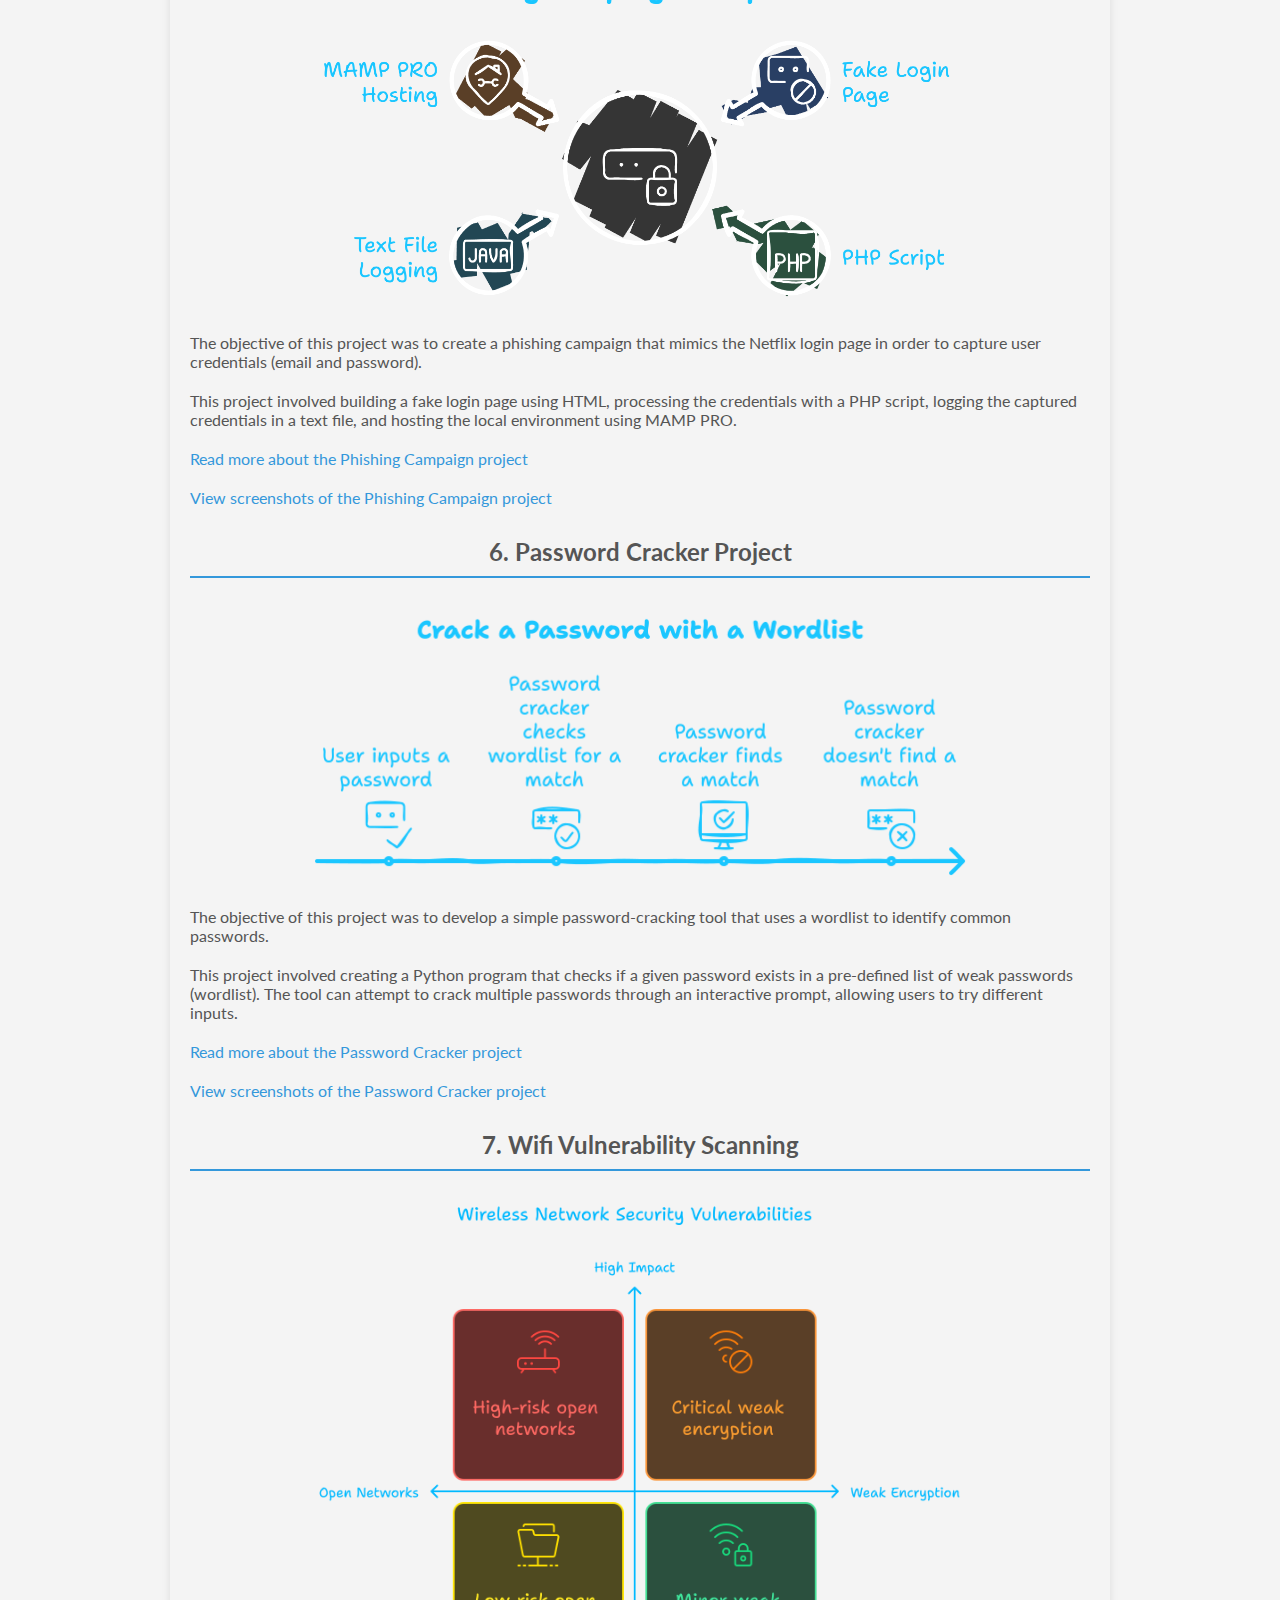
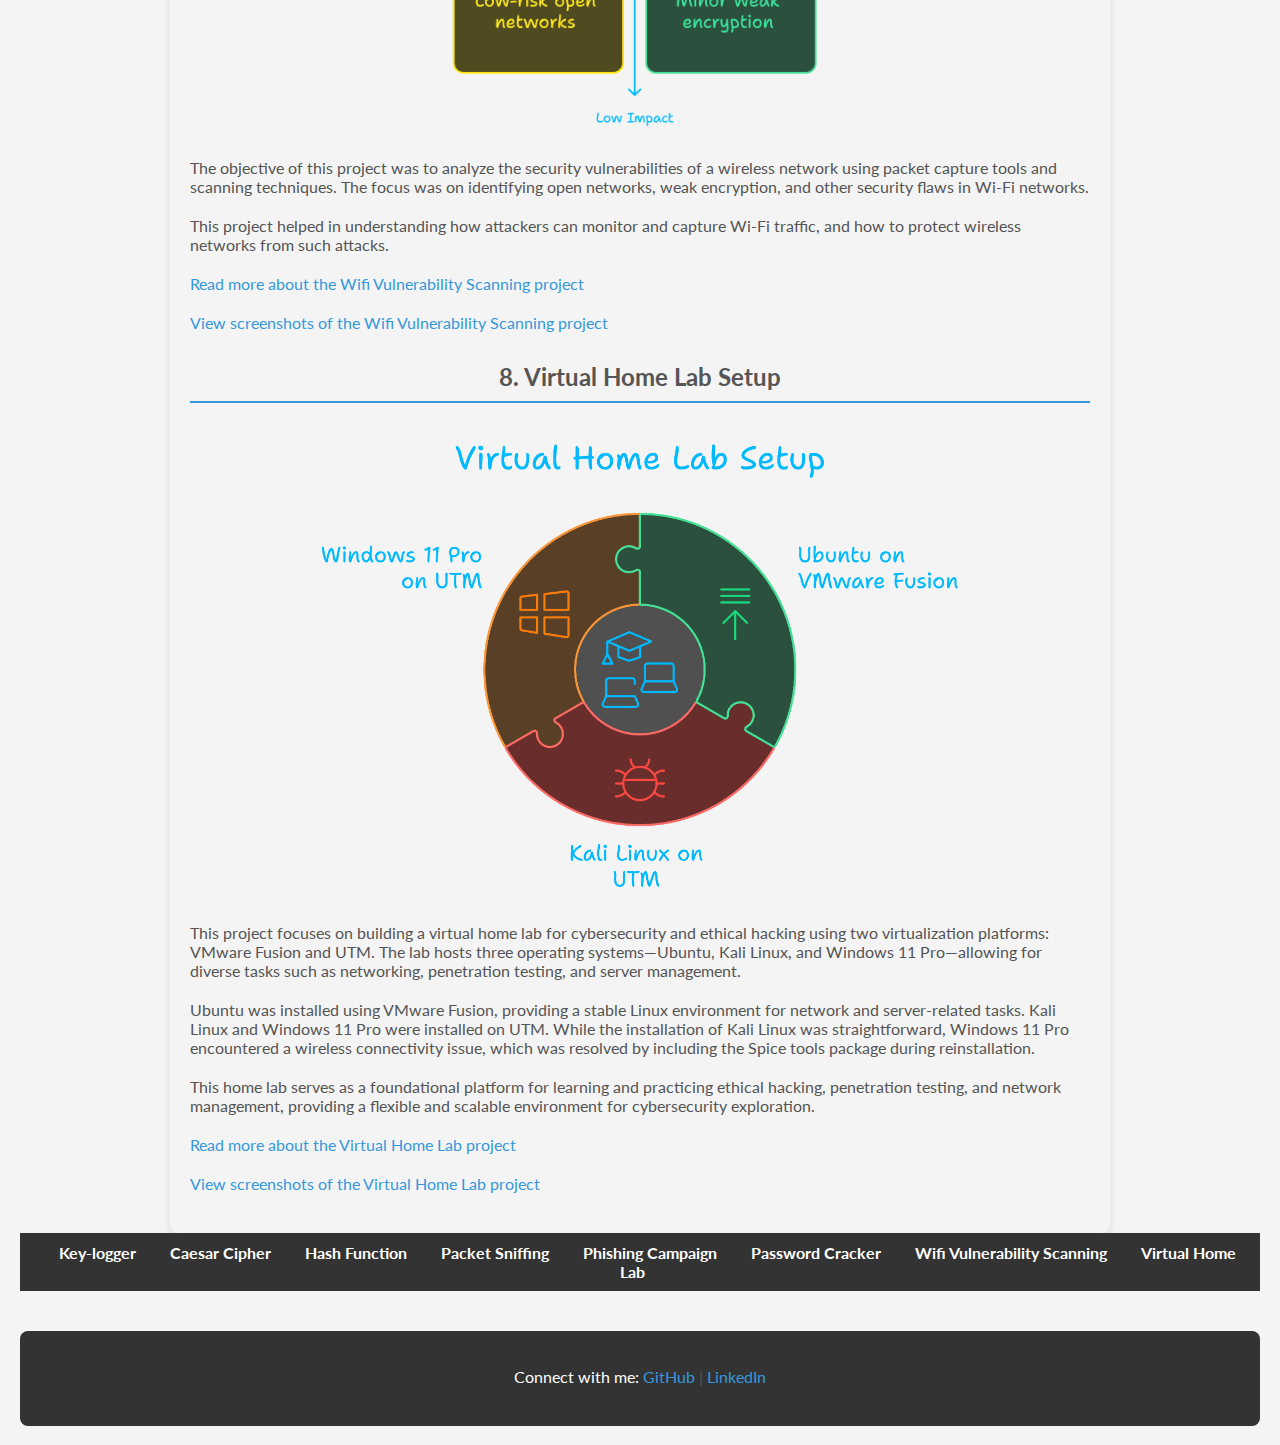
==== commit 7321d8ba: "Update index.html" ====
--- a/index.html
+++ b/index.html
@@ -75,7 +75,7 @@
         <p><a href="WifiVulnerabilityScanning/README.md">Read more about the Wifi Vulnerability Scanning project</a></p>
         <p><a href="wifi_vulnerability_scanning_images.html">View screenshots of the Wifi Vulnerability Scanning project</a></p>
 
-        <h2 id="virtualhomelab">8. Virtual Home Lab</h2>
+        <h2 id="virtualhomelab">8. Virtual Home Lab Setup</h2>
         <div style="text-align:center;">
             <img src="VirtualHomeLab/IMG_11.jpeg" alt="Virtual Home Lab Project Overview" style="max-width:75%; height:auto;">
         </div>
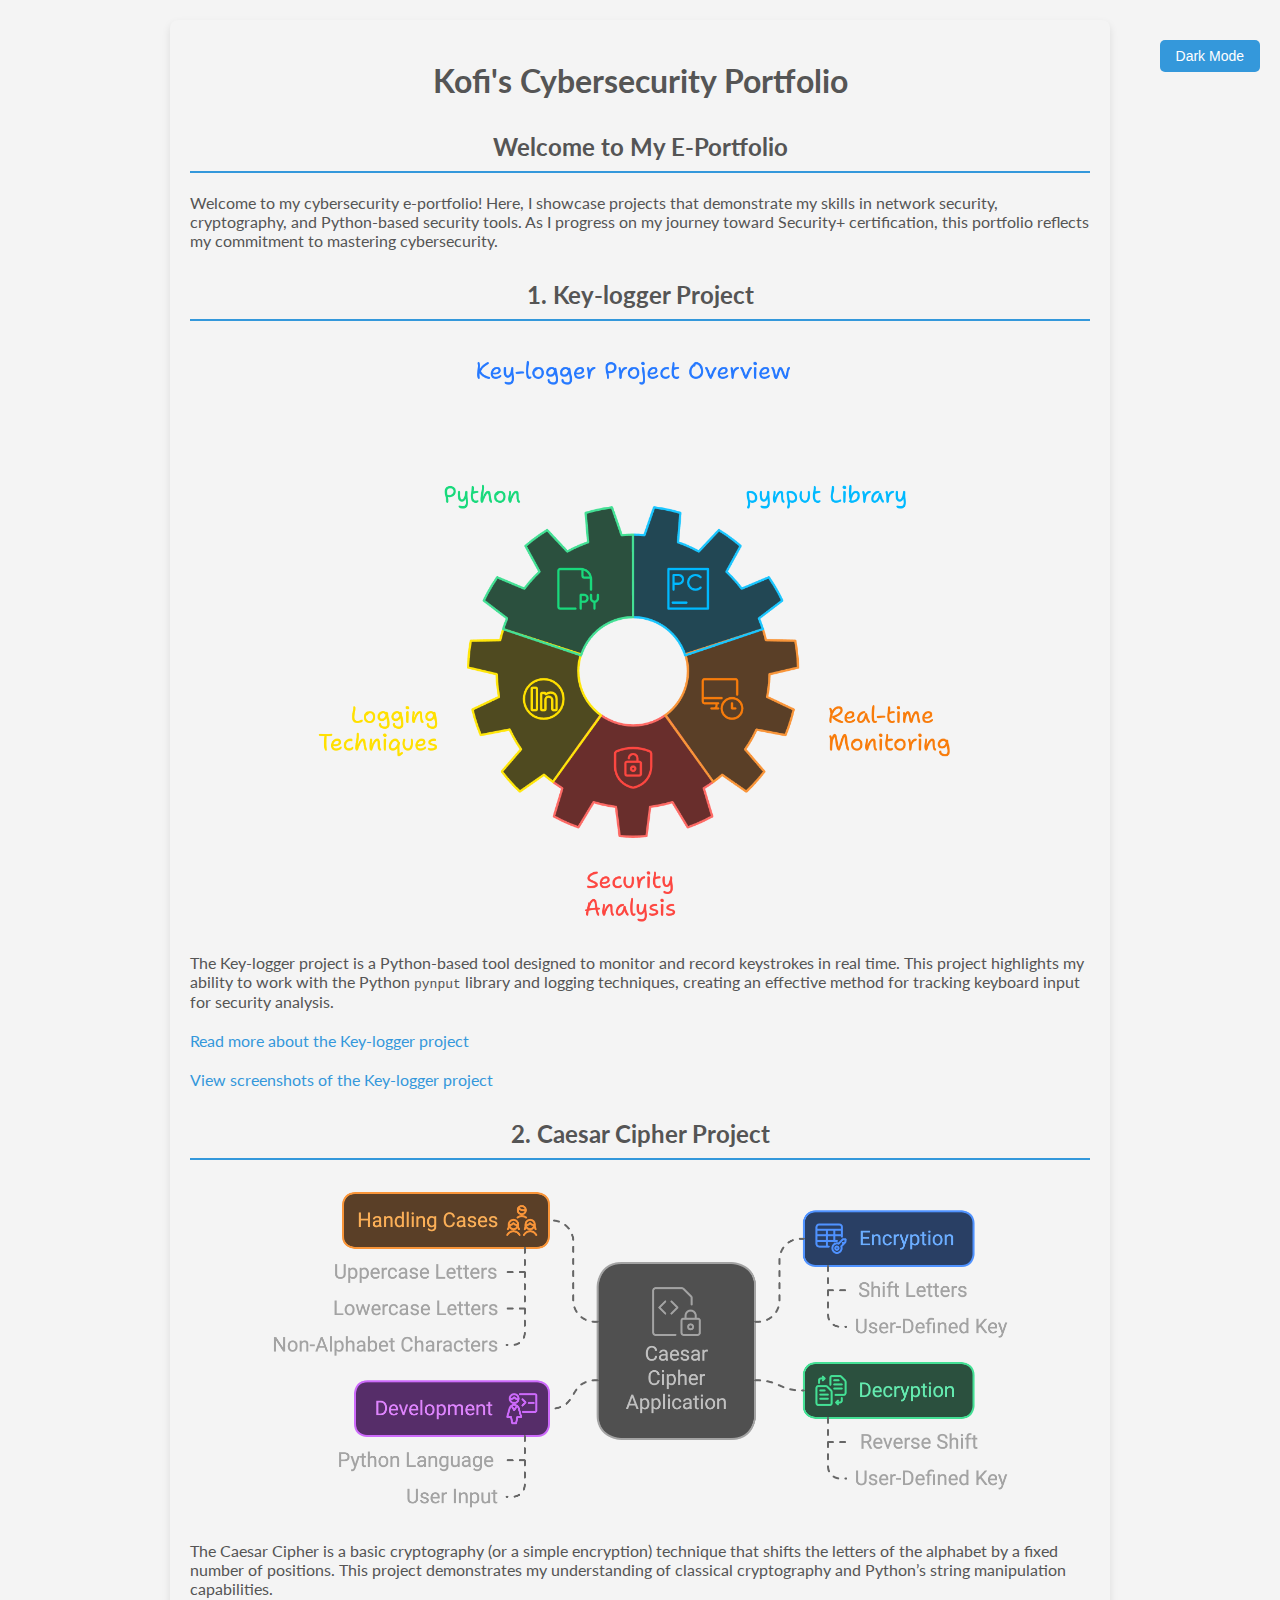
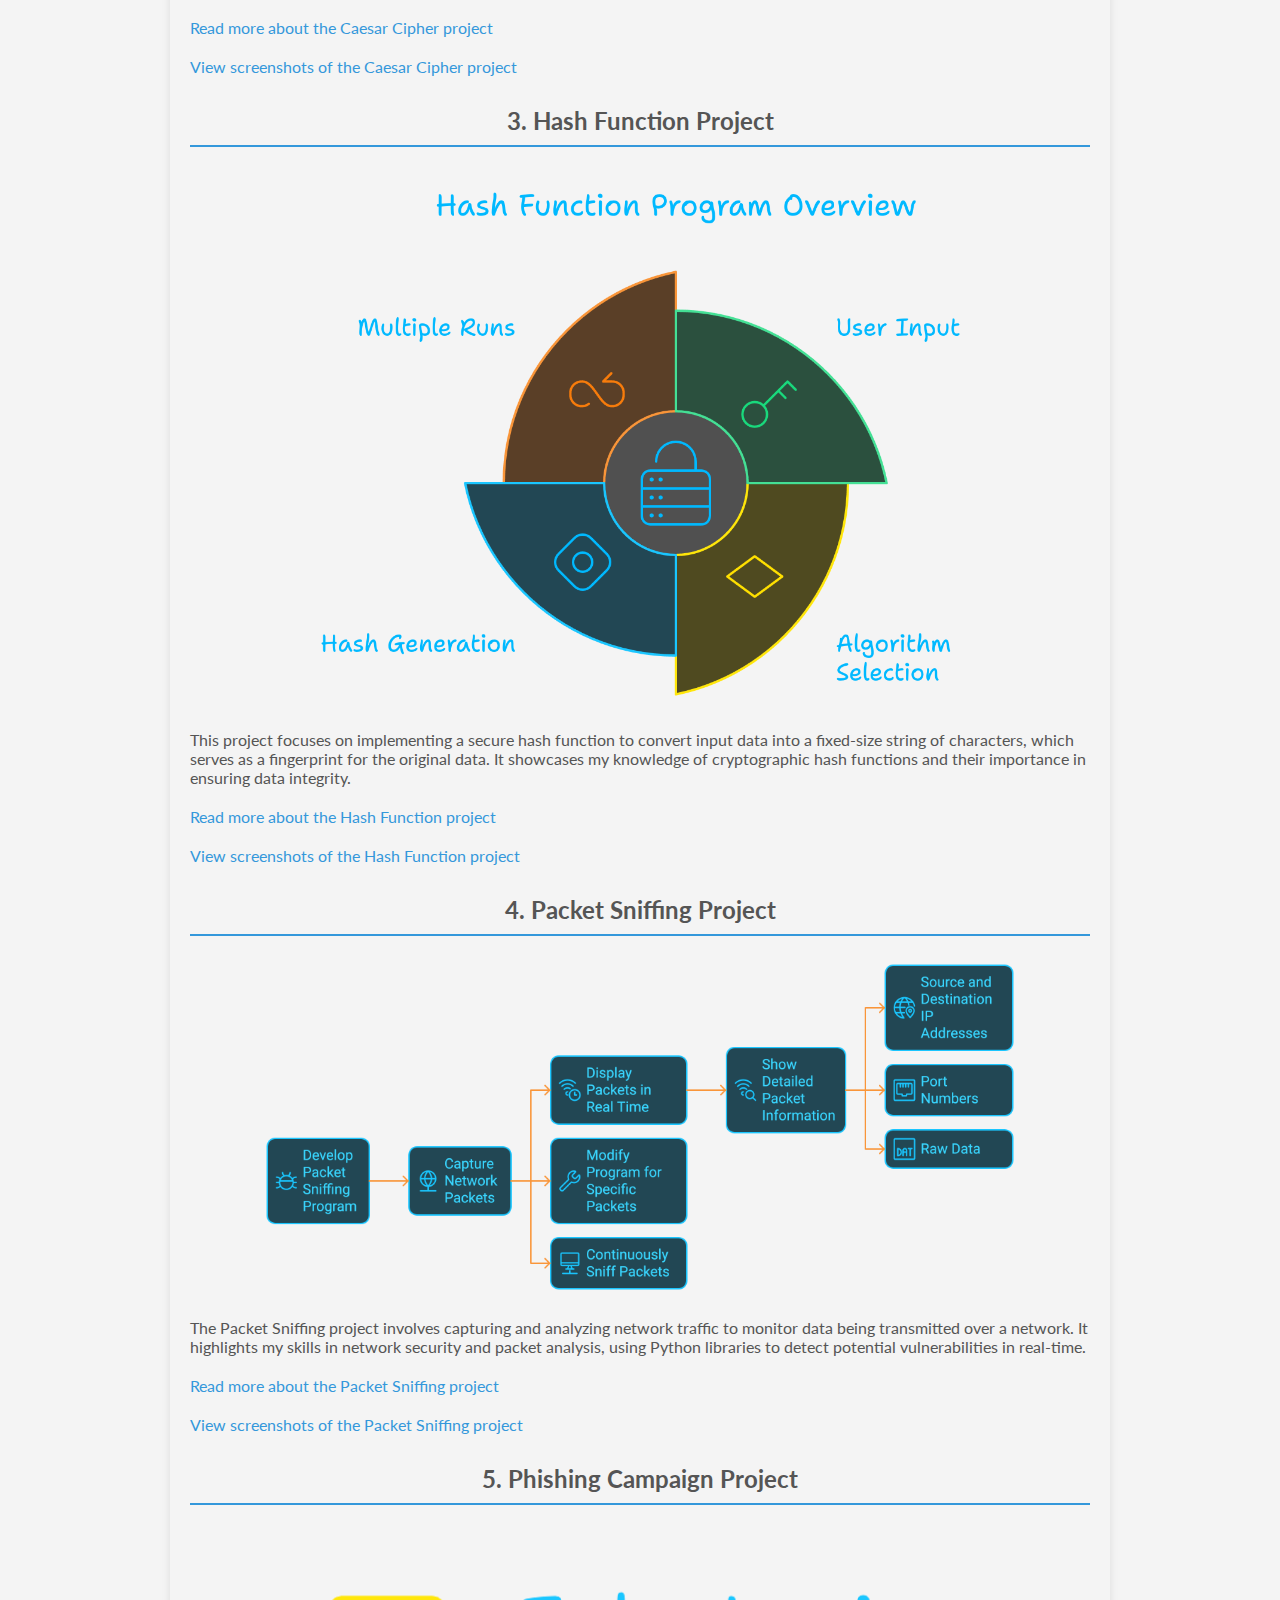
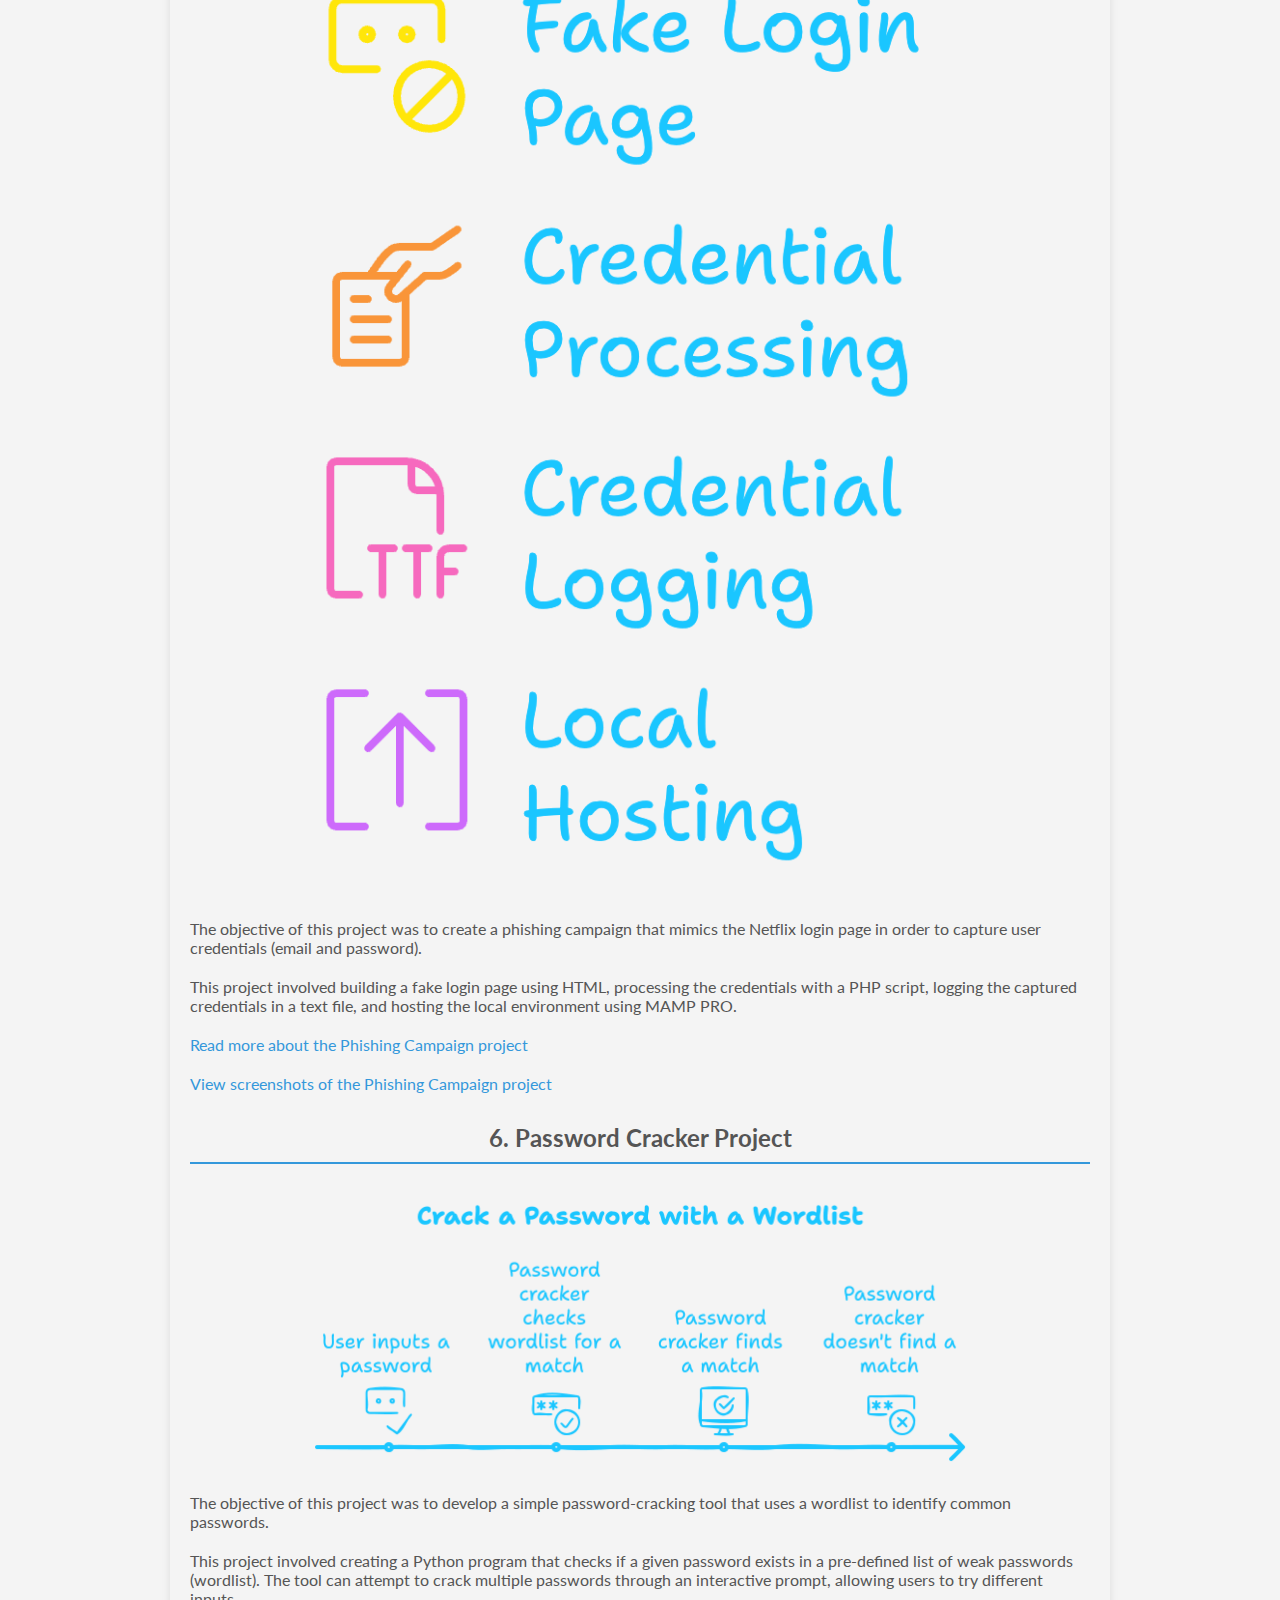
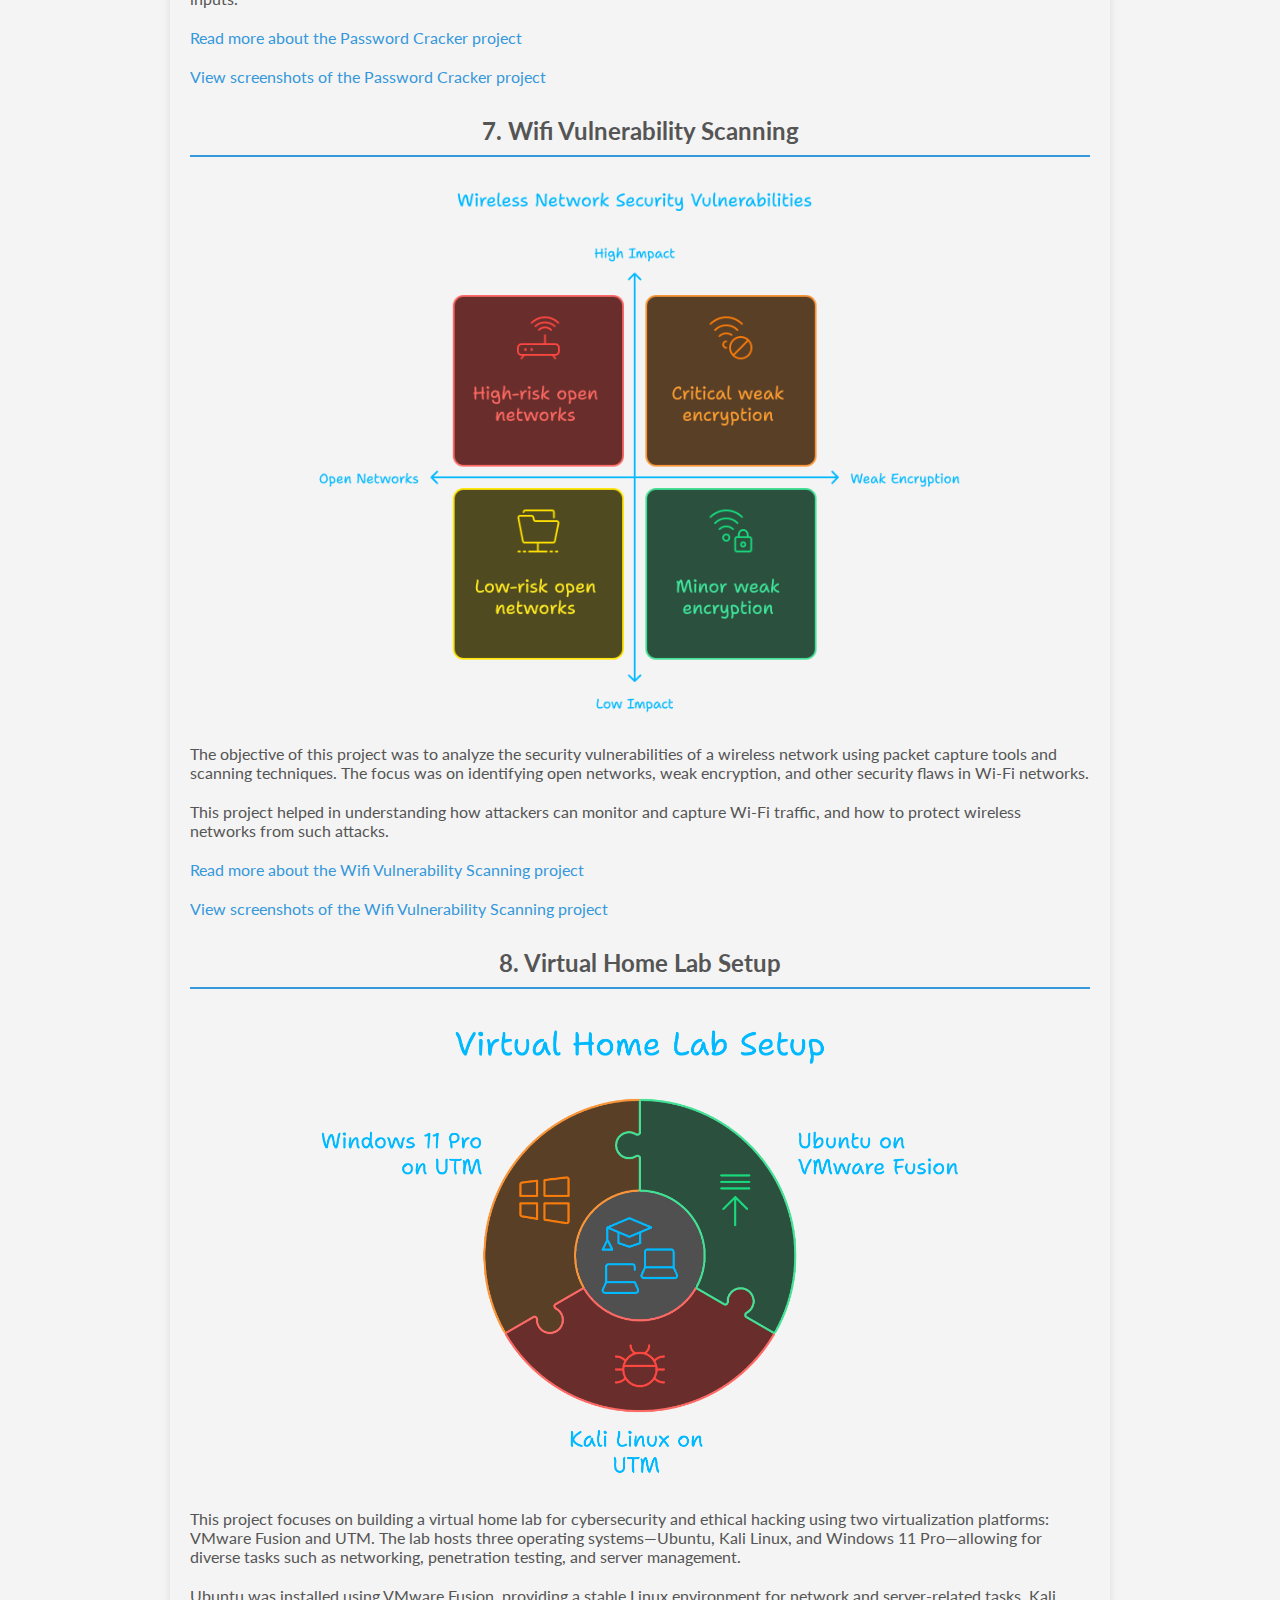
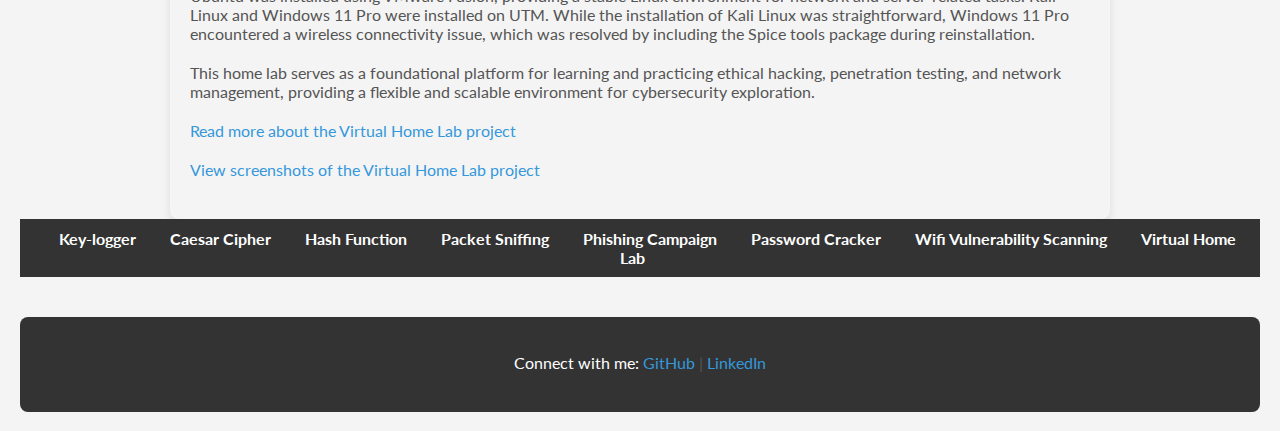
==== commit e8d8c38f: "Update index.html" ====
--- a/index.html
+++ b/index.html
@@ -50,7 +50,7 @@
         
         <h2 id="phishingcampaign">5. Phishing Campaign Project</h2>
         <div style="text-align:center;">
-            <img src="PhishingCampaign/IMG_9844.jpeg" alt="Hash Function Project Overview" style="max-width:75%; height:auto;">
+            <img src="PhishingCampaign/IMG_9844.jpeg" alt="Hash Function Project Overview" style="max-width:85%; height:auto;">
         </div>
         <p>The objective of this project was to create a phishing campaign that mimics the Netflix login page in order to capture user credentials (email and password).</p>
         <p>This project involved building a fake login page using HTML, processing the credentials with a PHP script, logging the captured credentials in a text file, and hosting the local environment using MAMP PRO.</p>
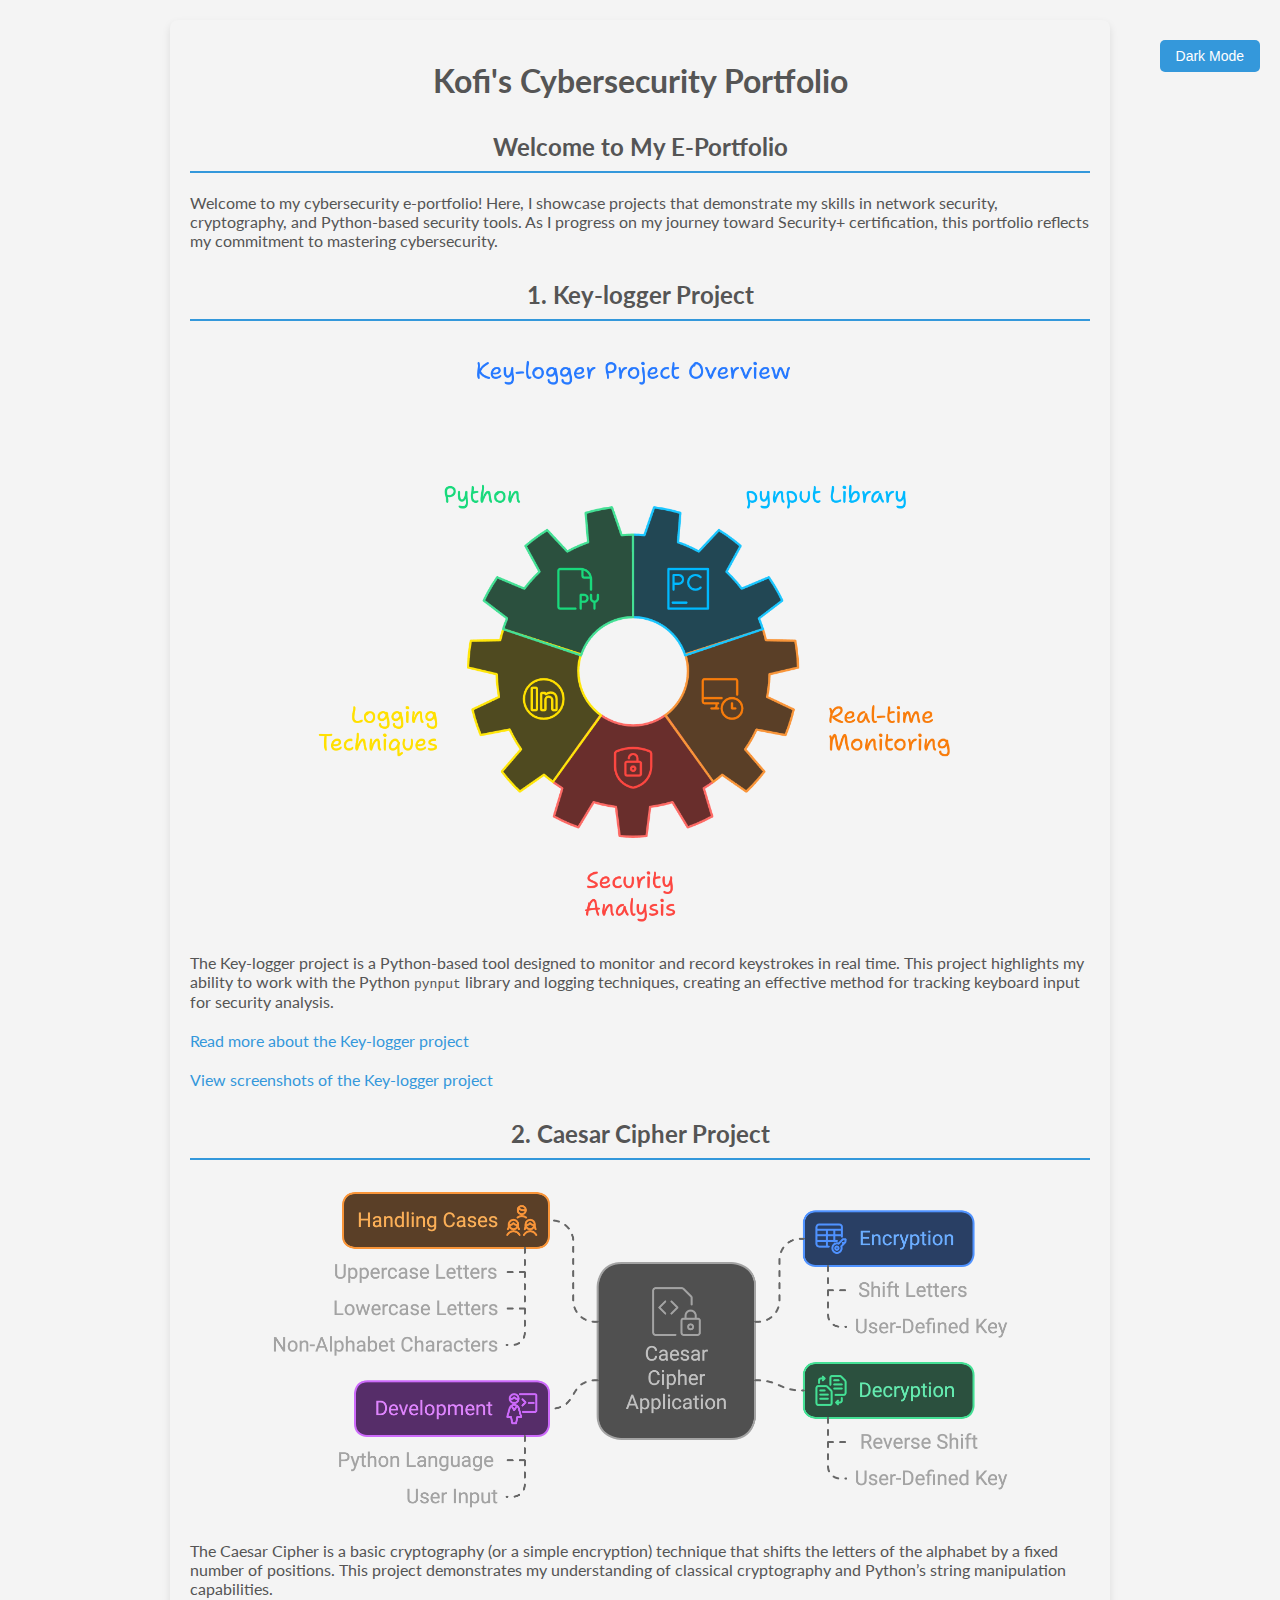
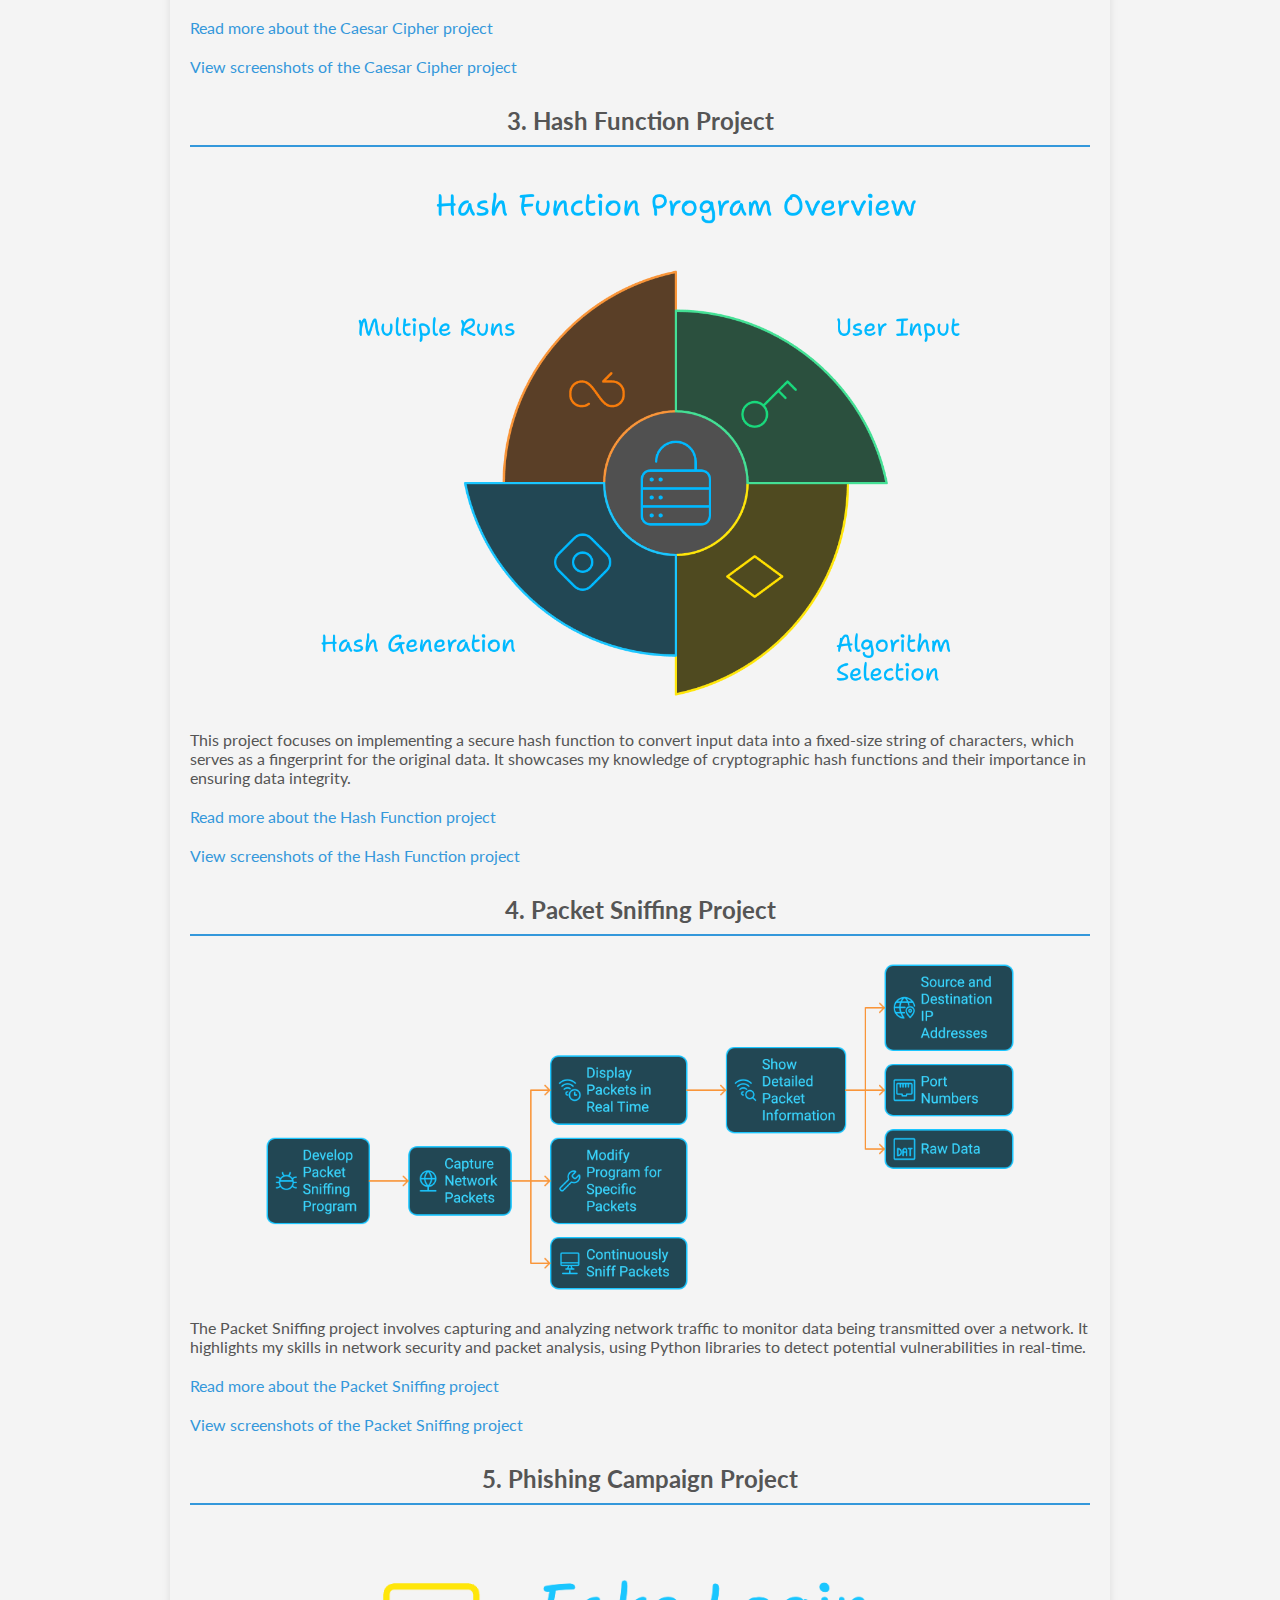
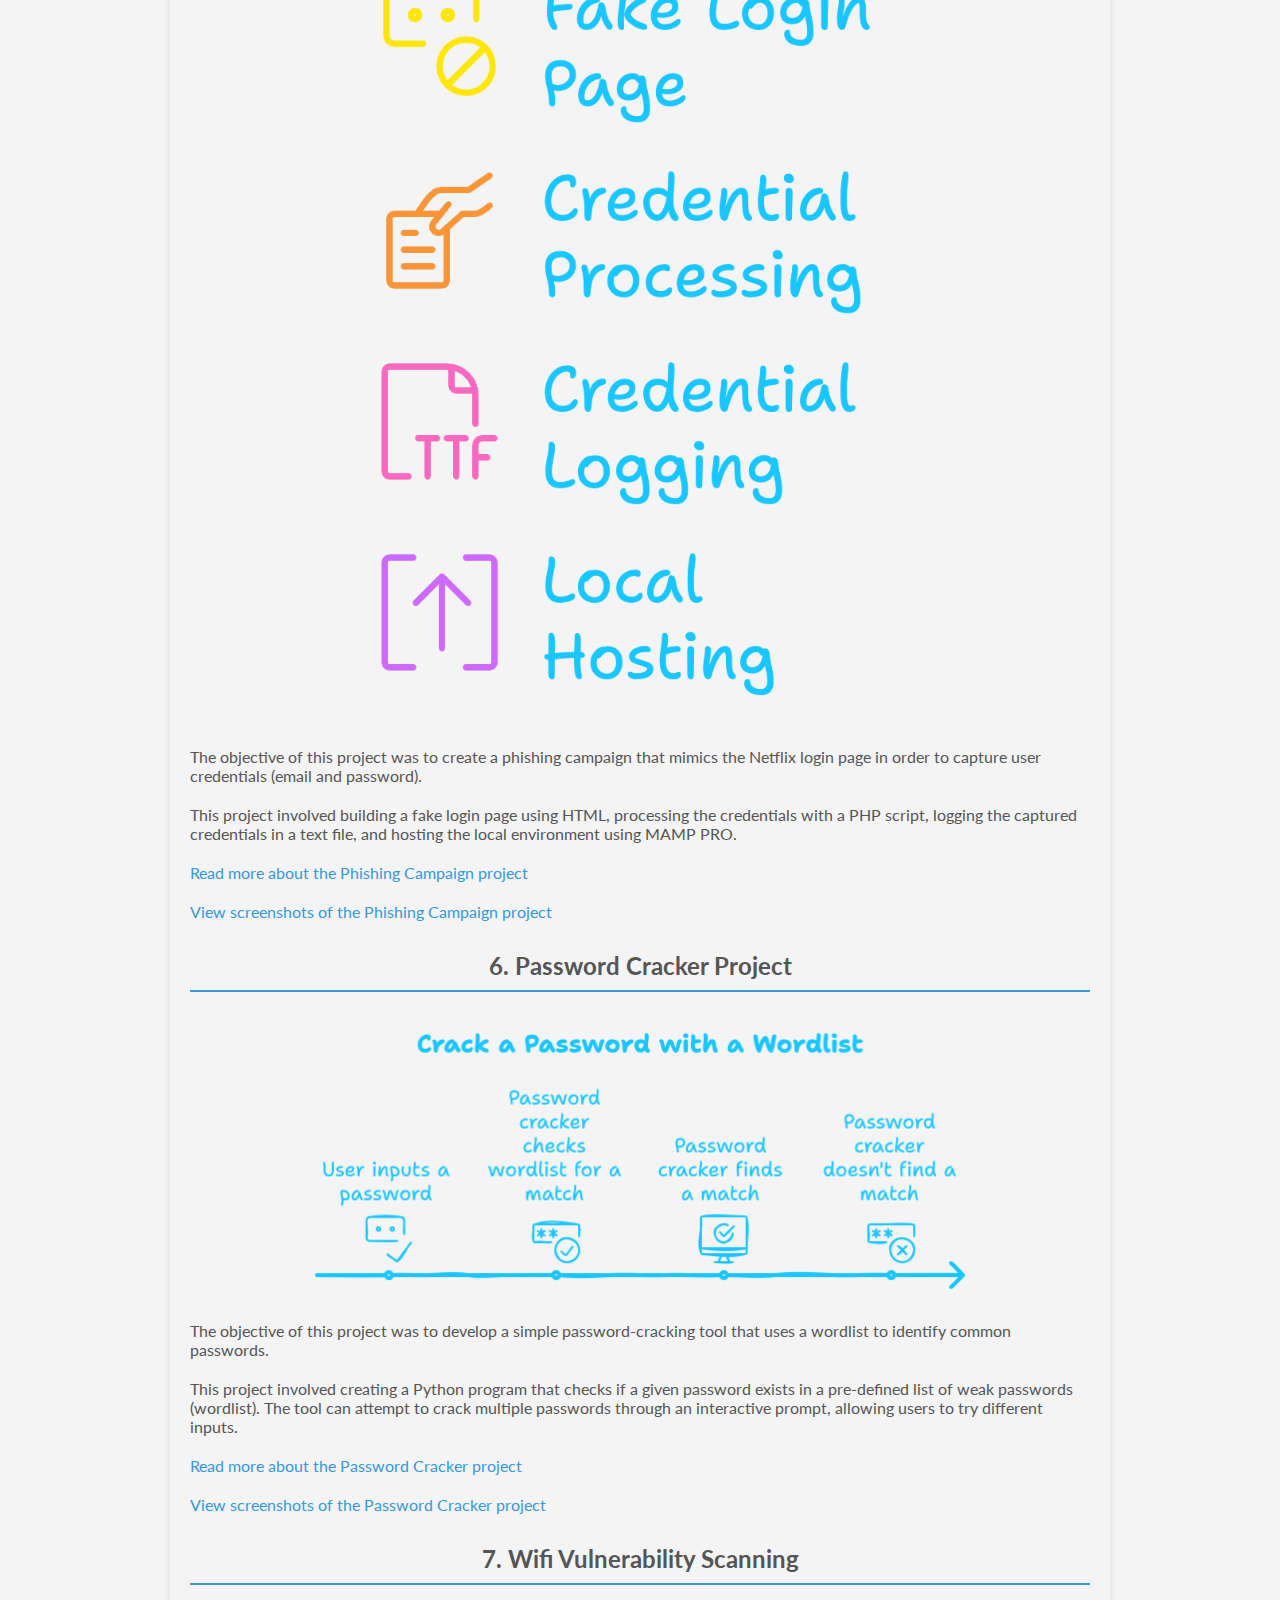
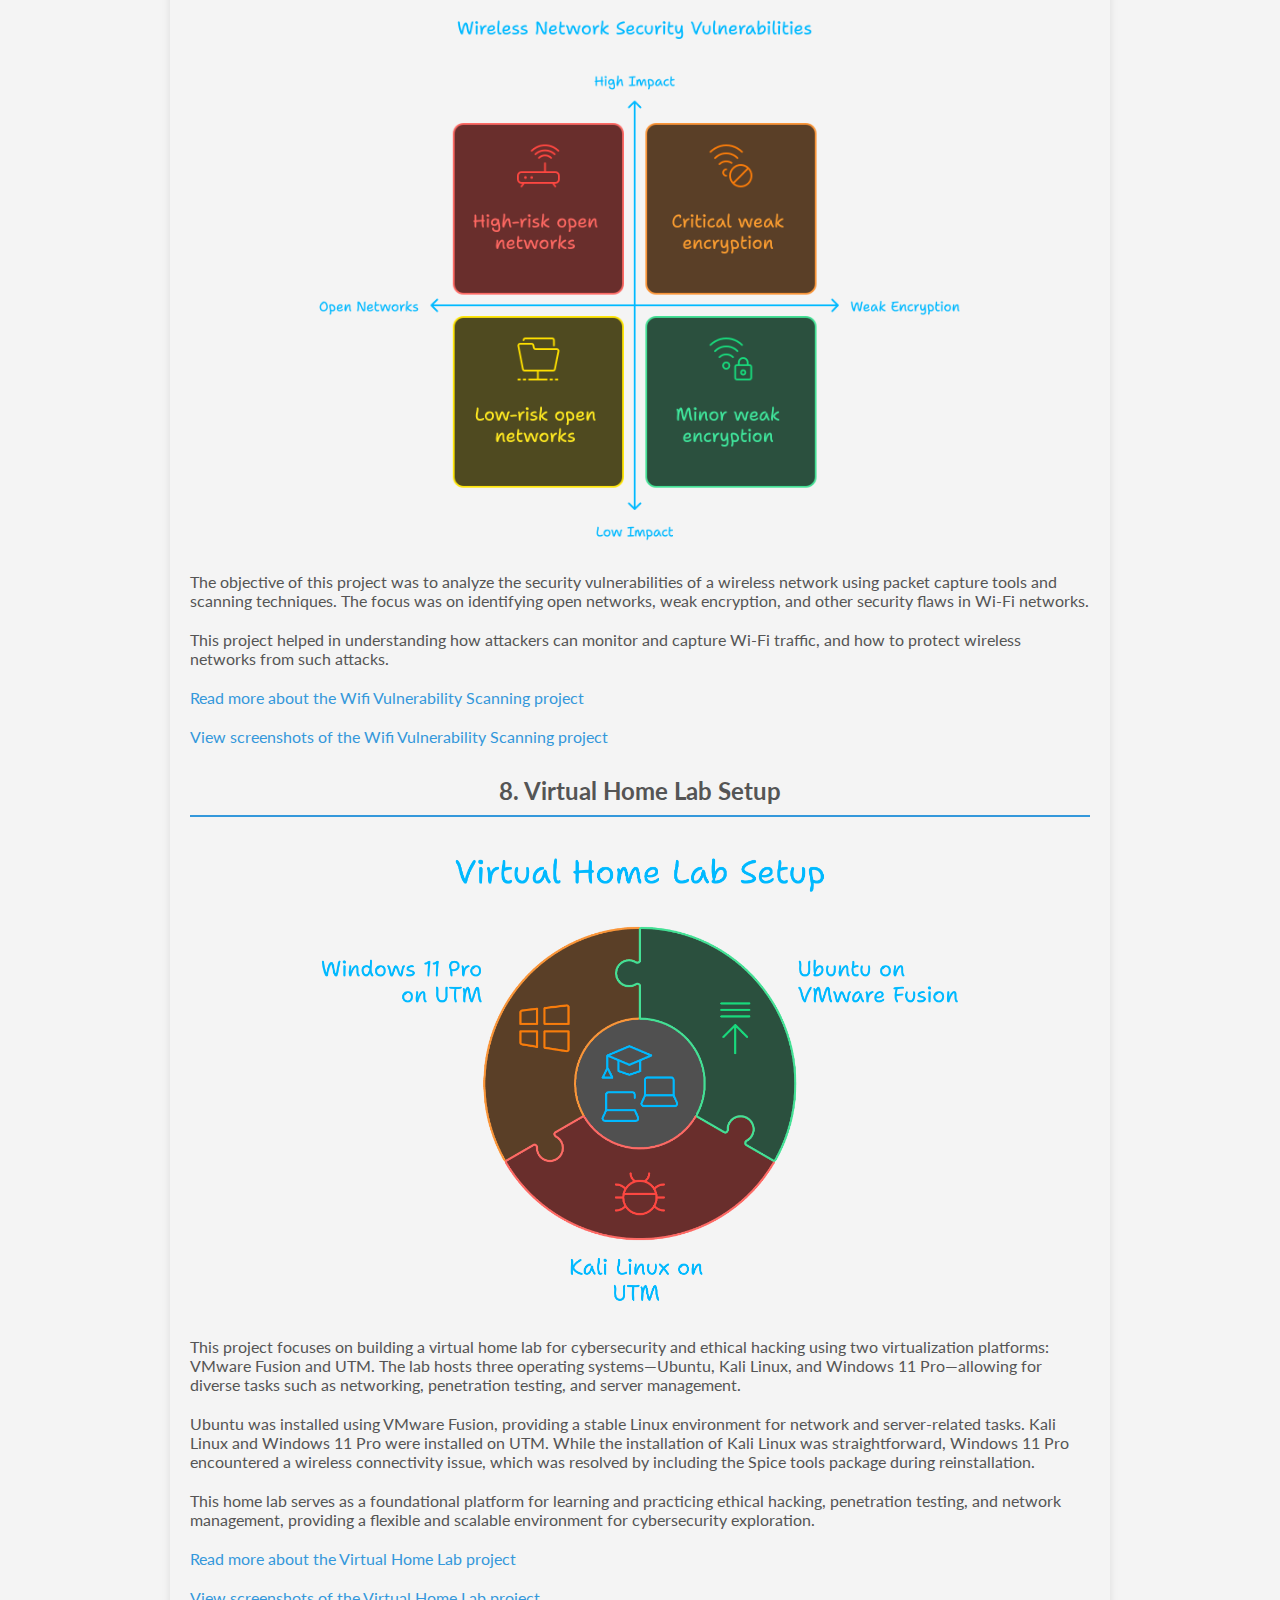
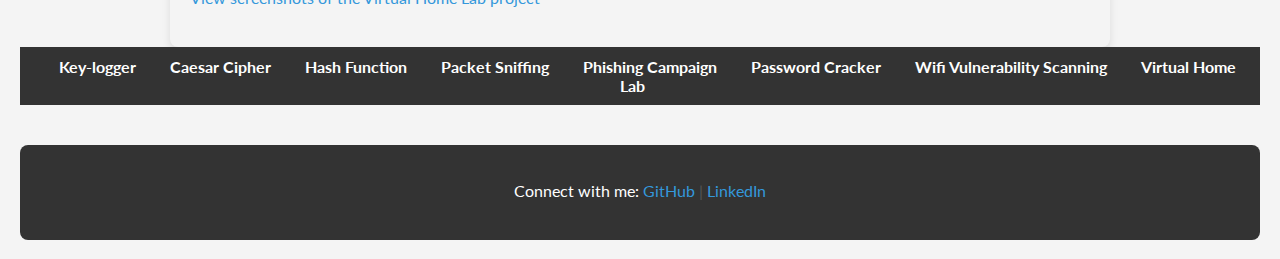
==== commit 8b94110b: "Update index.html" ====
--- a/index.html
+++ b/index.html
@@ -50,7 +50,7 @@
         
         <h2 id="phishingcampaign">5. Phishing Campaign Project</h2>
         <div style="text-align:center;">
-            <img src="PhishingCampaign/IMG_9844.jpeg" alt="Hash Function Project Overview" style="max-width:85%; height:auto;">
+            <img src="PhishingCampaign/IMG_9844.jpeg" alt="Hash Function Project Overview" style="max-width:70%; height:auto;">
         </div>
         <p>The objective of this project was to create a phishing campaign that mimics the Netflix login page in order to capture user credentials (email and password).</p>
         <p>This project involved building a fake login page using HTML, processing the credentials with a PHP script, logging the captured credentials in a text file, and hosting the local environment using MAMP PRO.</p>
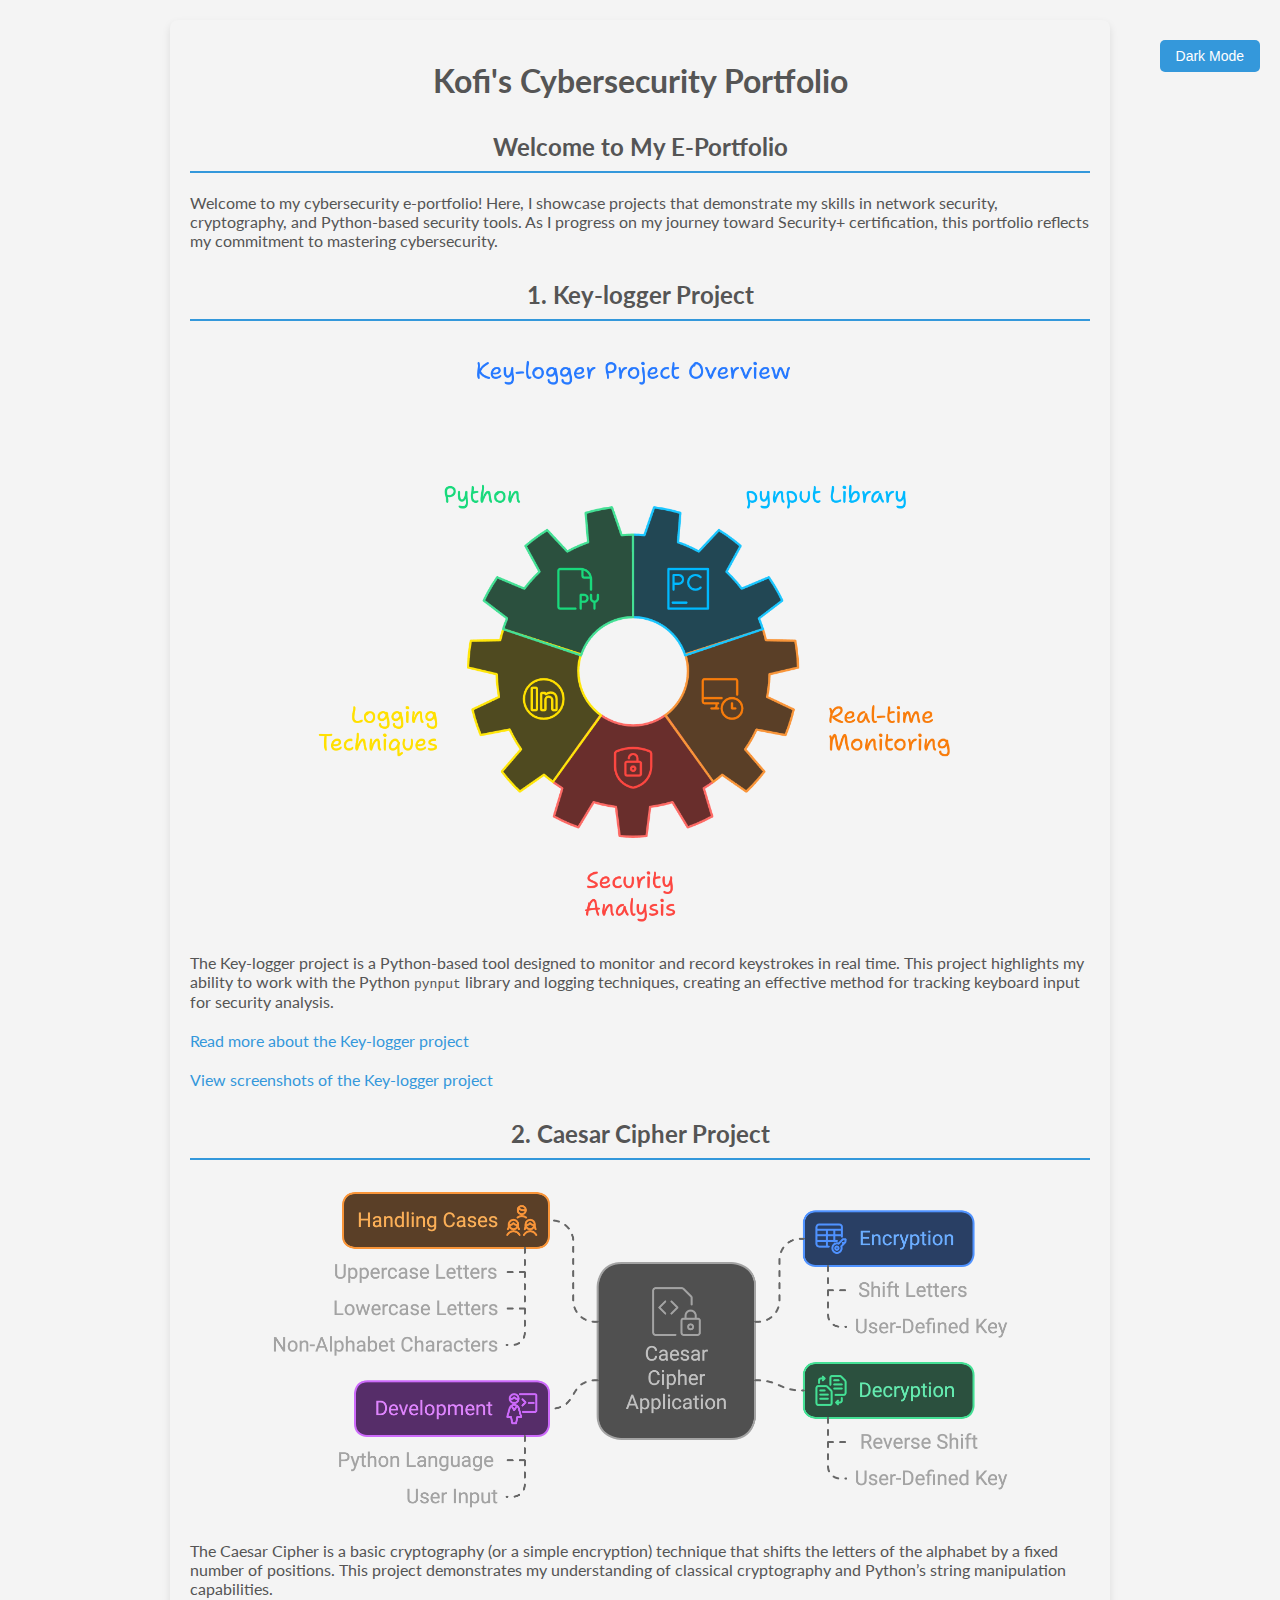
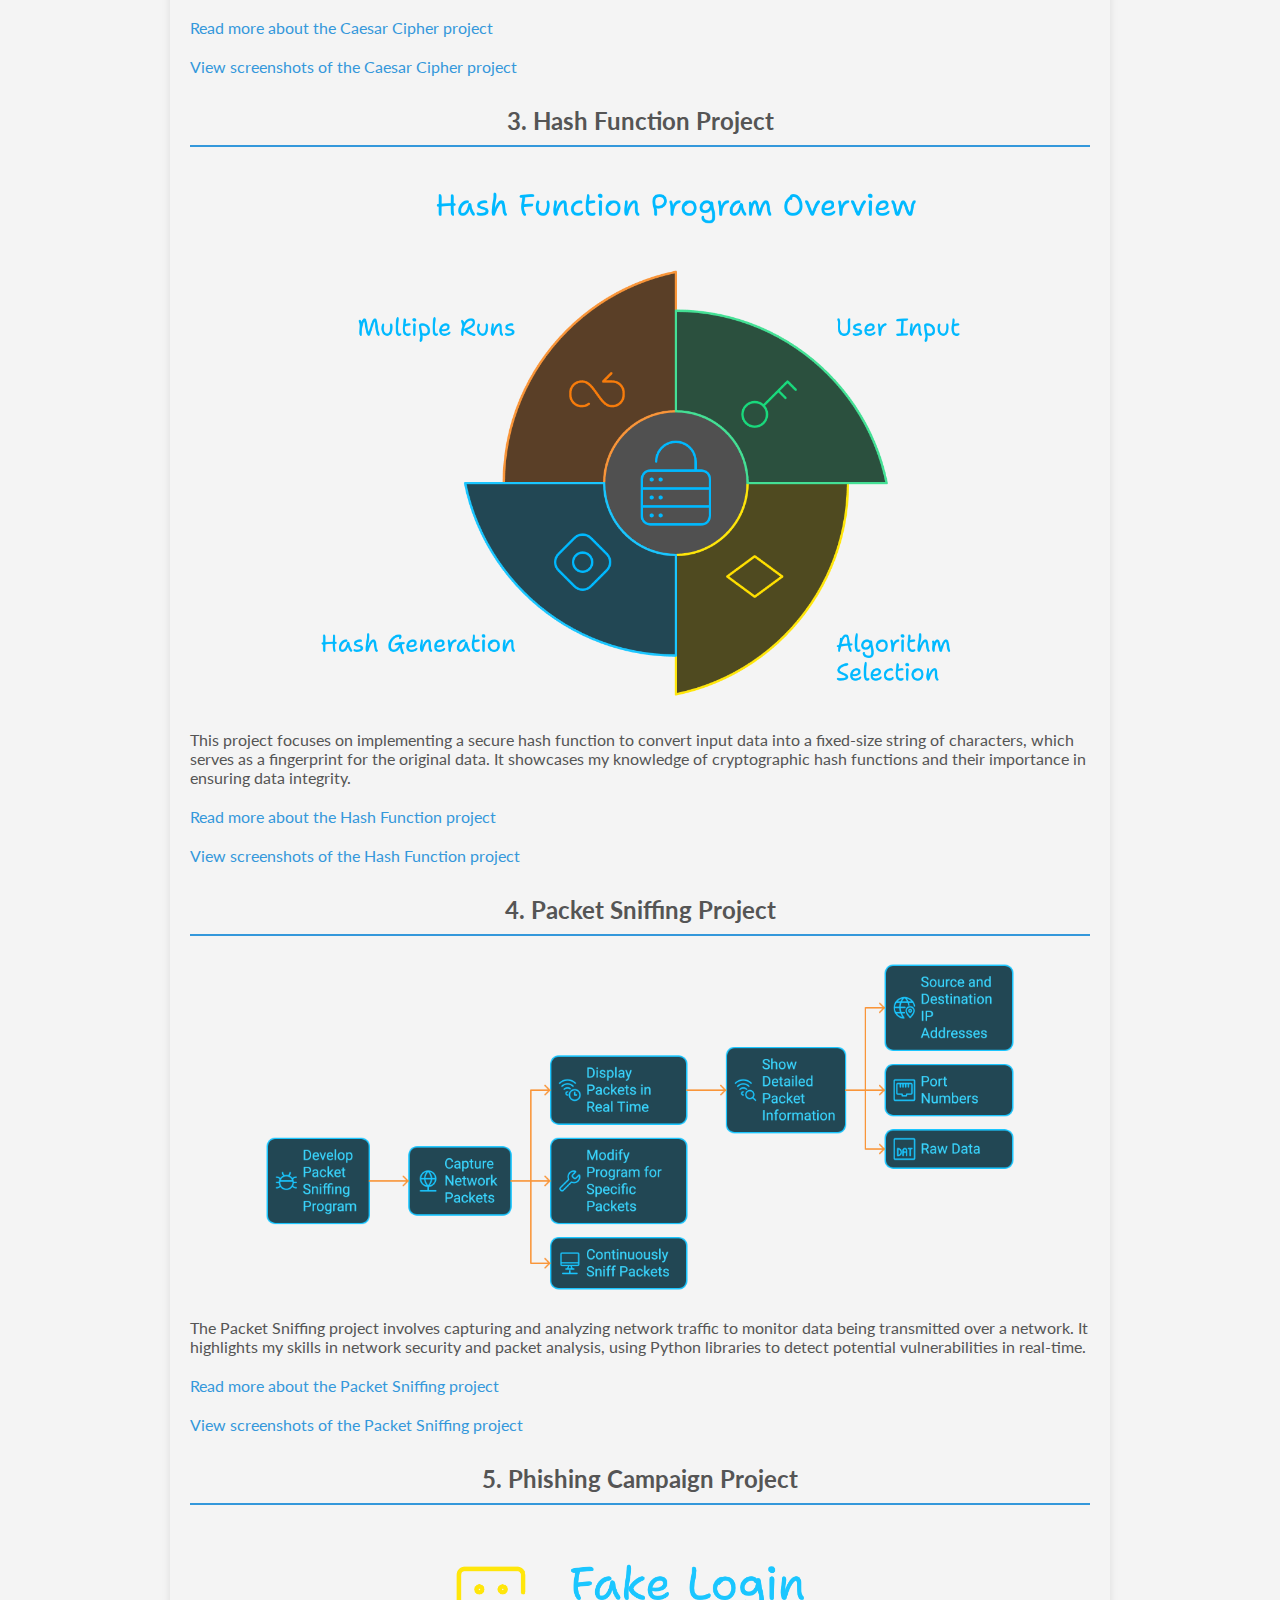
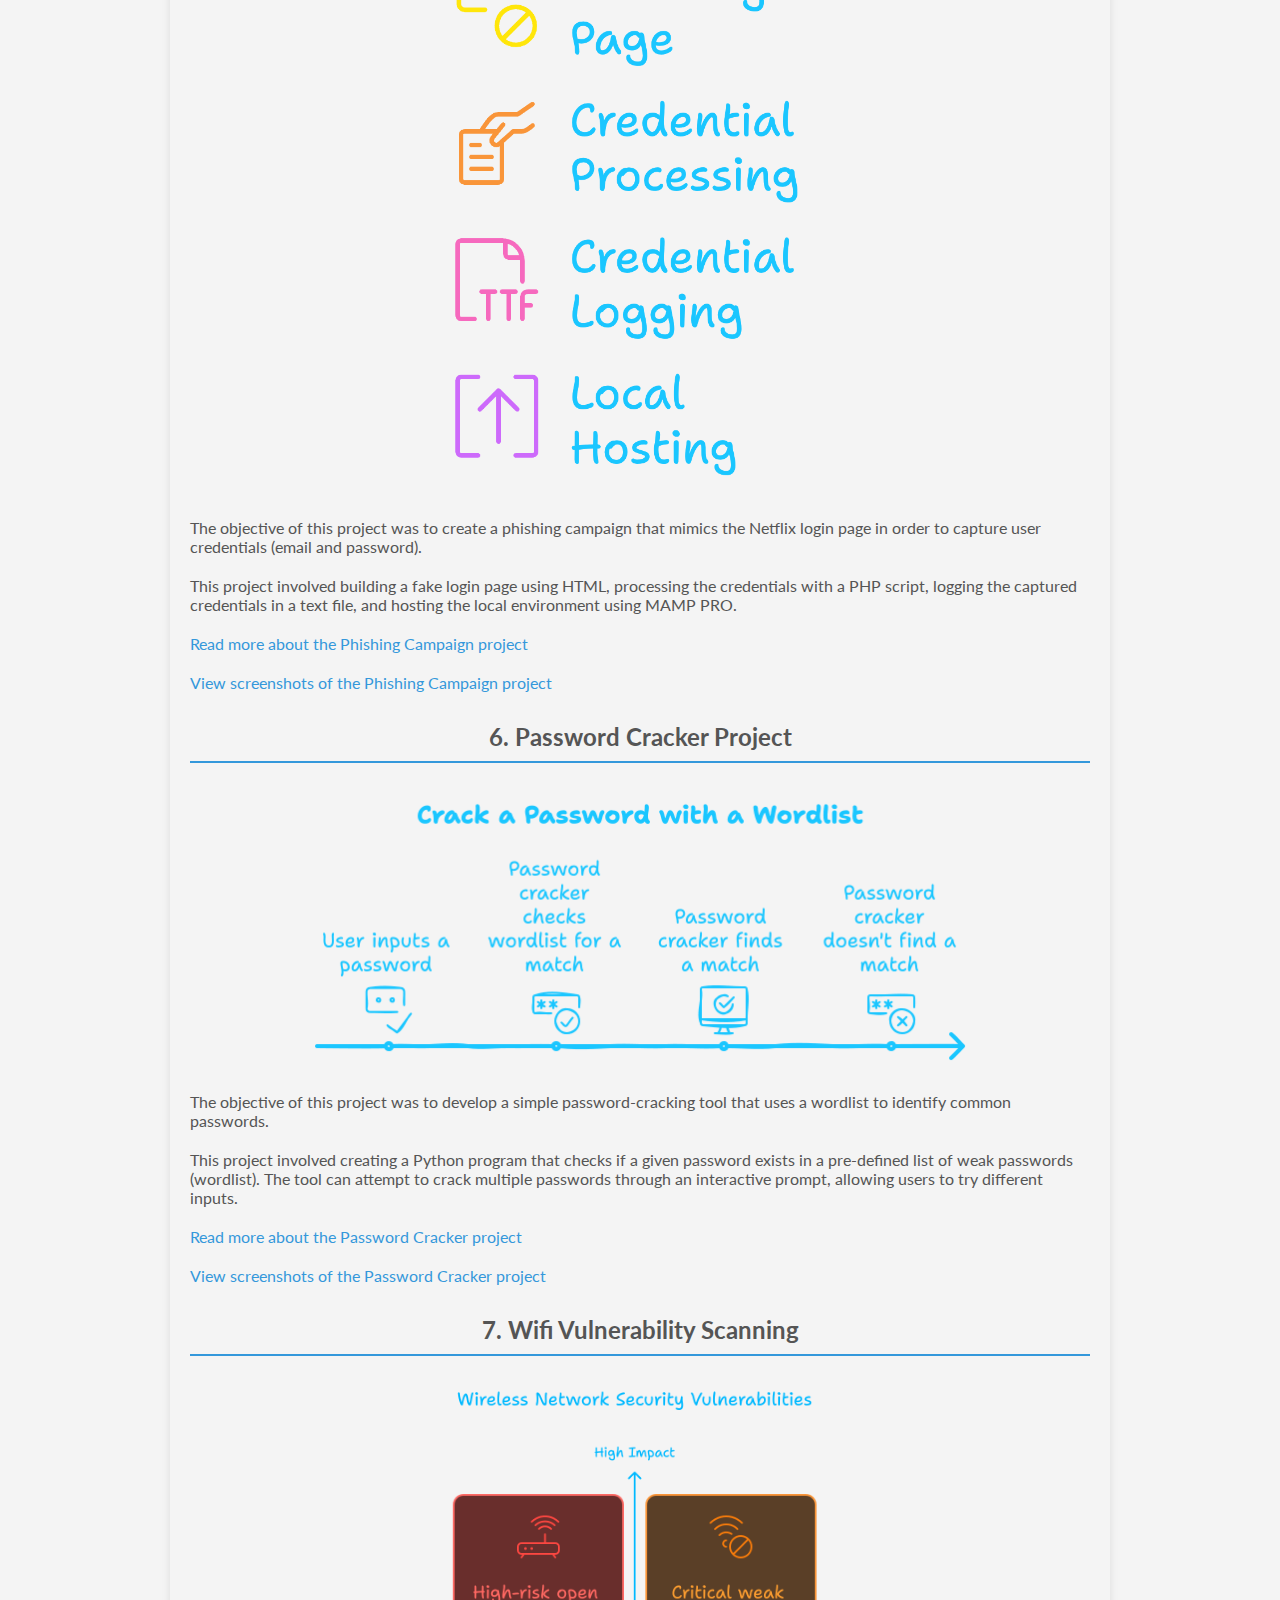
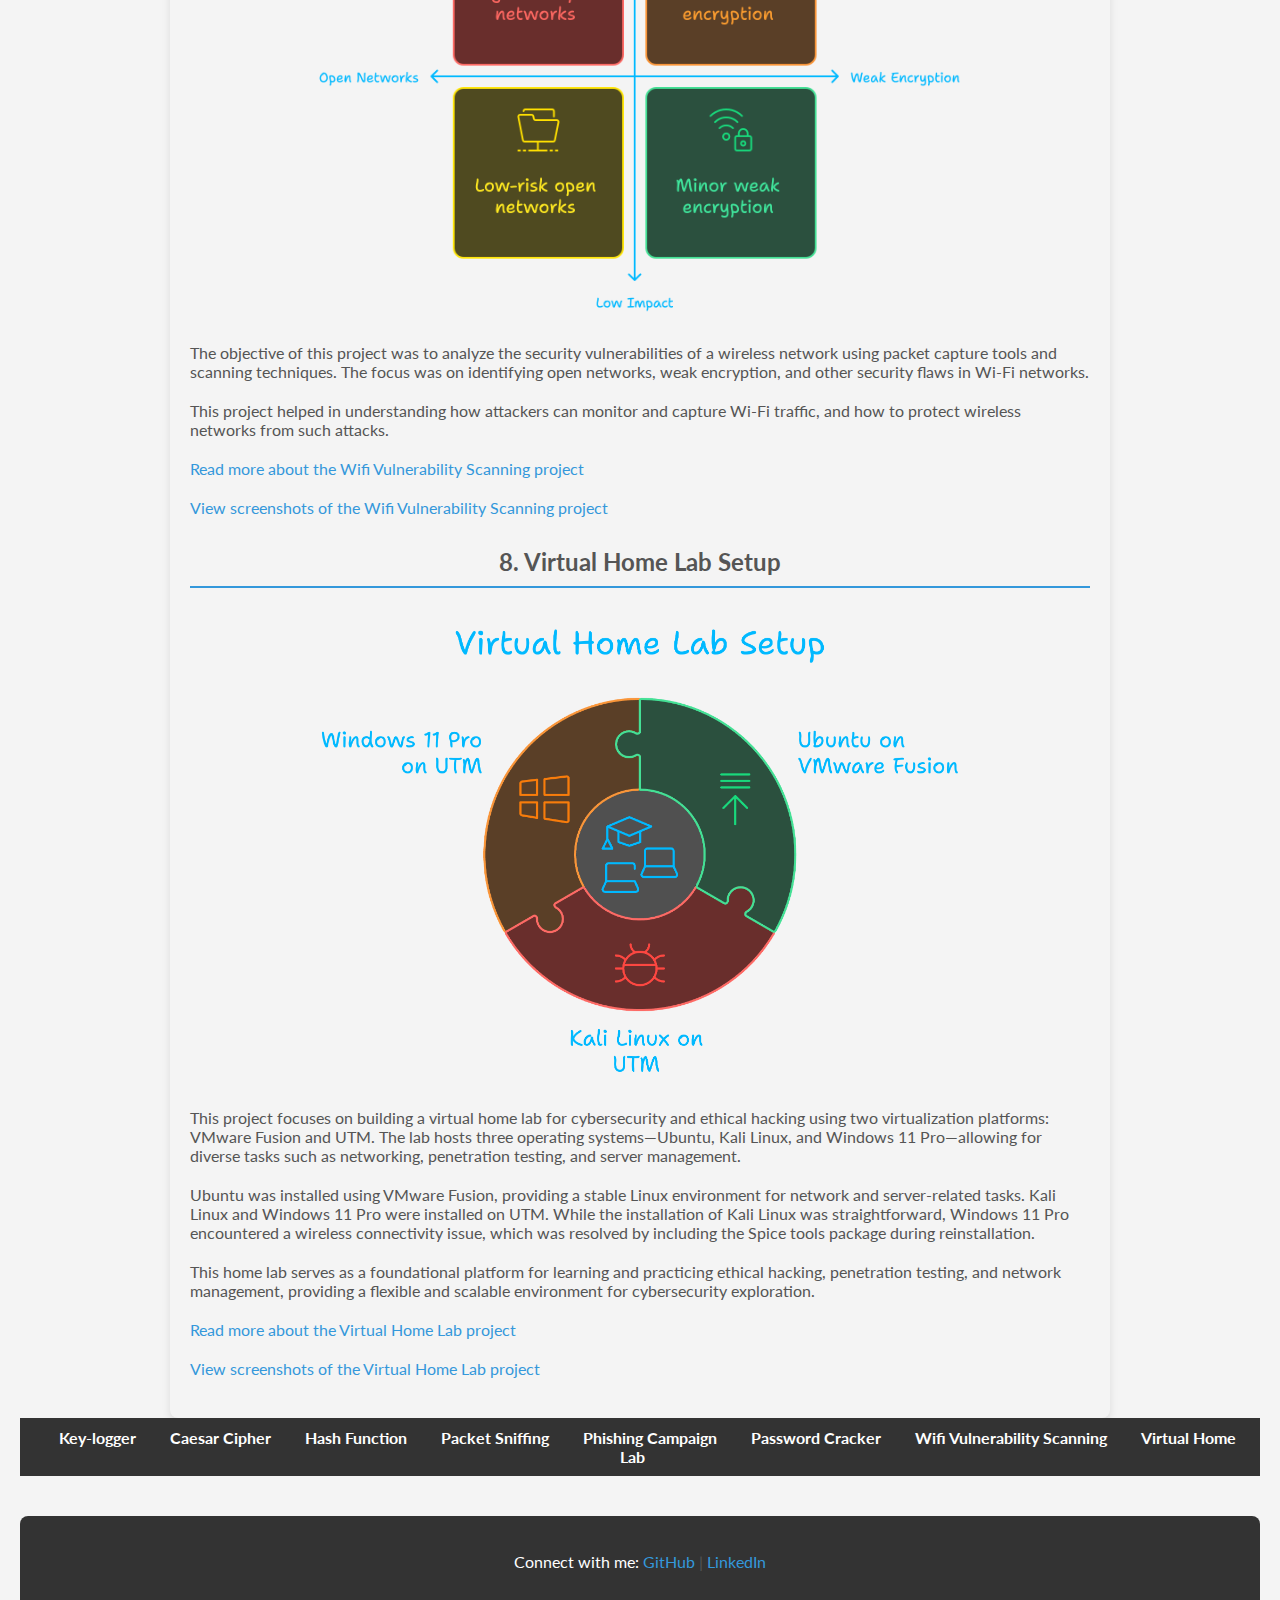
==== commit db6d2629: "Update index.html" ====
--- a/index.html
+++ b/index.html
@@ -50,7 +50,7 @@
         
         <h2 id="phishingcampaign">5. Phishing Campaign Project</h2>
         <div style="text-align:center;">
-            <img src="PhishingCampaign/IMG_9844.jpeg" alt="Hash Function Project Overview" style="max-width:70%; height:auto;">
+            <img src="PhishingCampaign/IMG_9844.jpeg" alt="Hash Function Project Overview" style="max-width:50%; height:auto;">
         </div>
         <p>The objective of this project was to create a phishing campaign that mimics the Netflix login page in order to capture user credentials (email and password).</p>
         <p>This project involved building a fake login page using HTML, processing the credentials with a PHP script, logging the captured credentials in a text file, and hosting the local environment using MAMP PRO.</p>
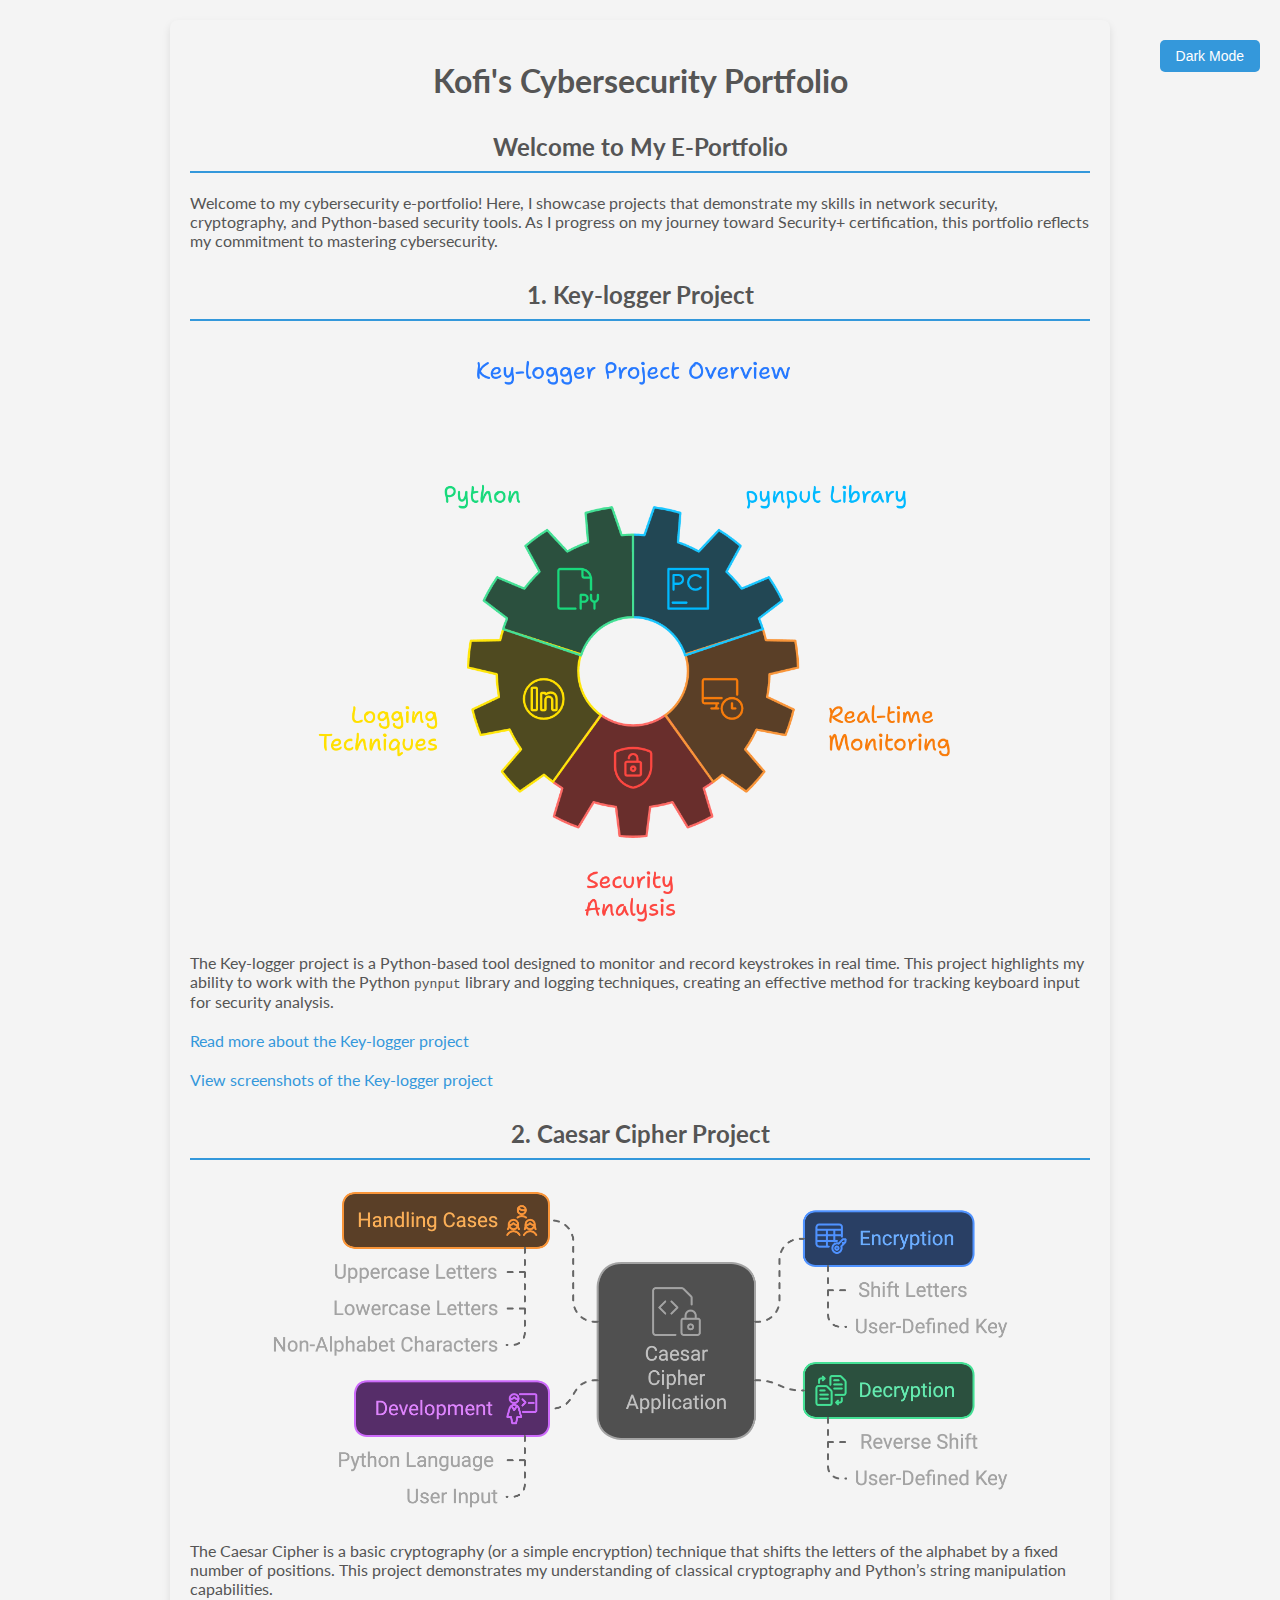
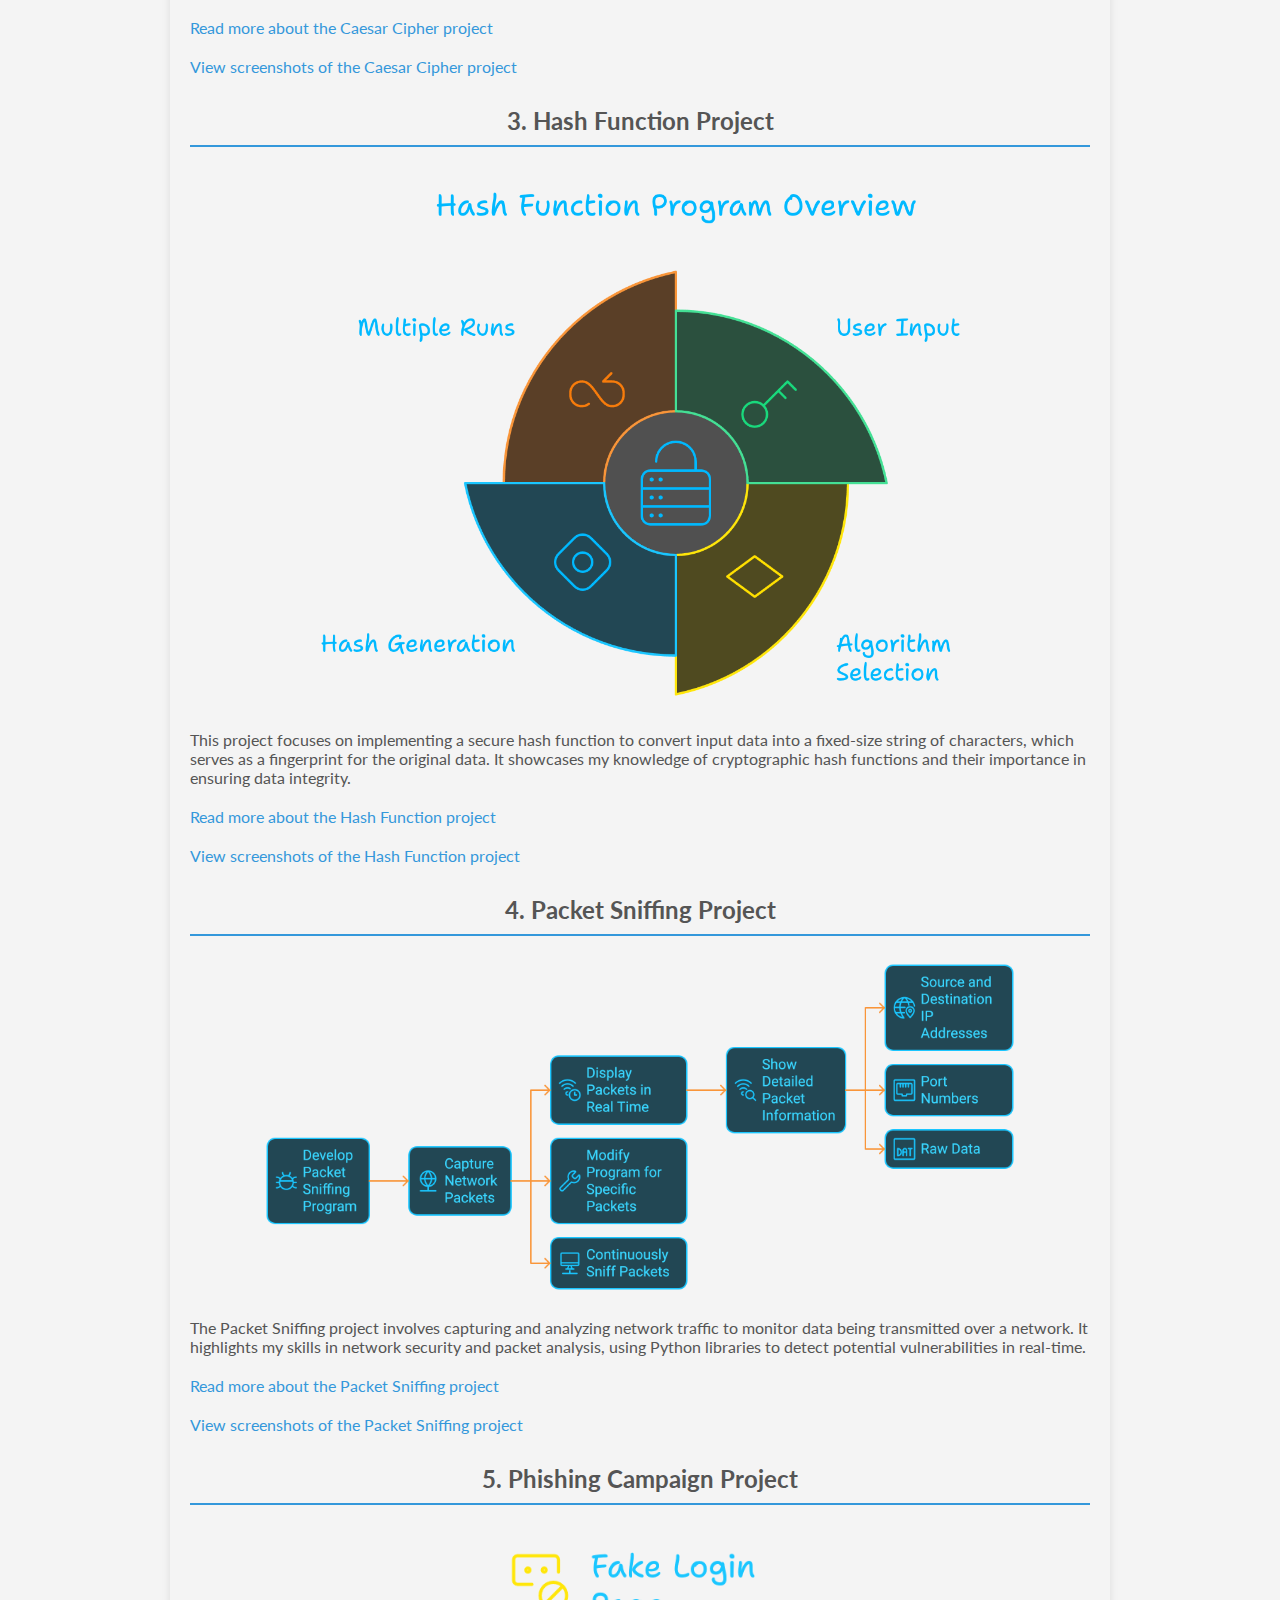
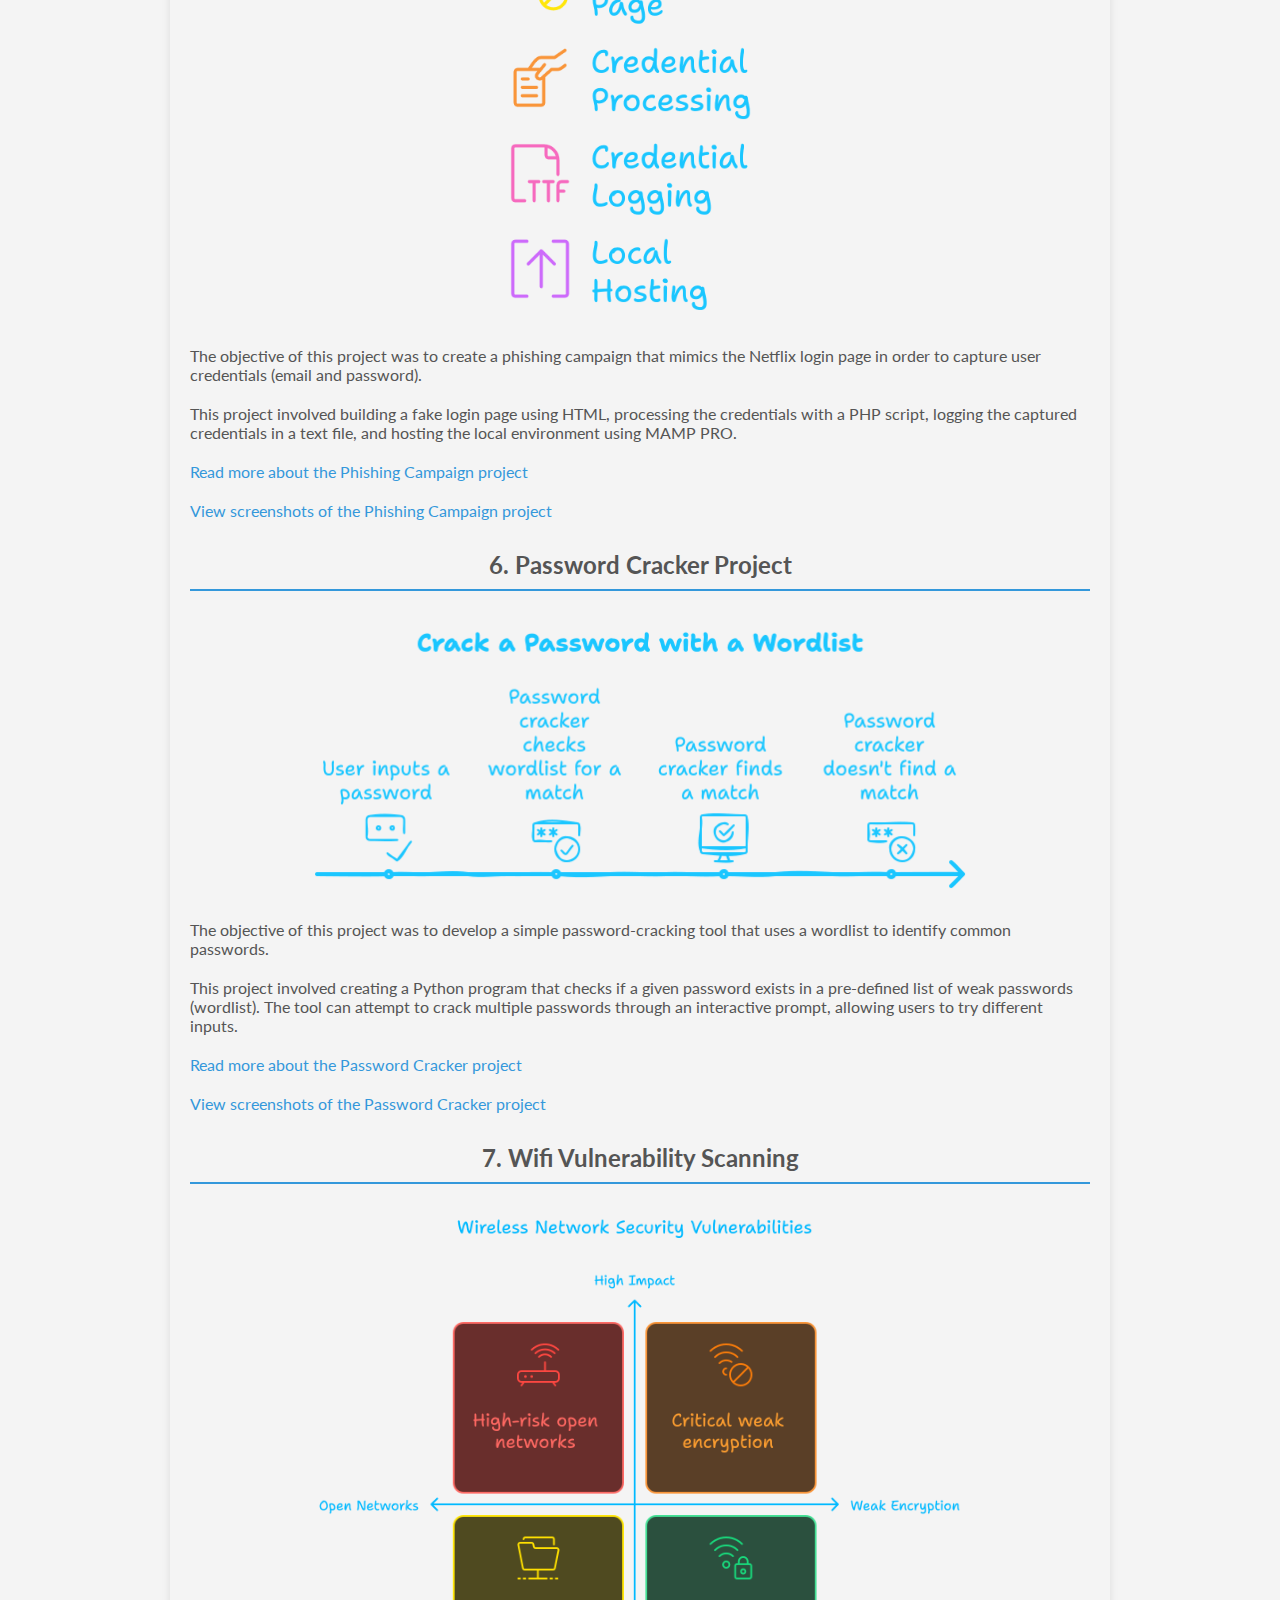
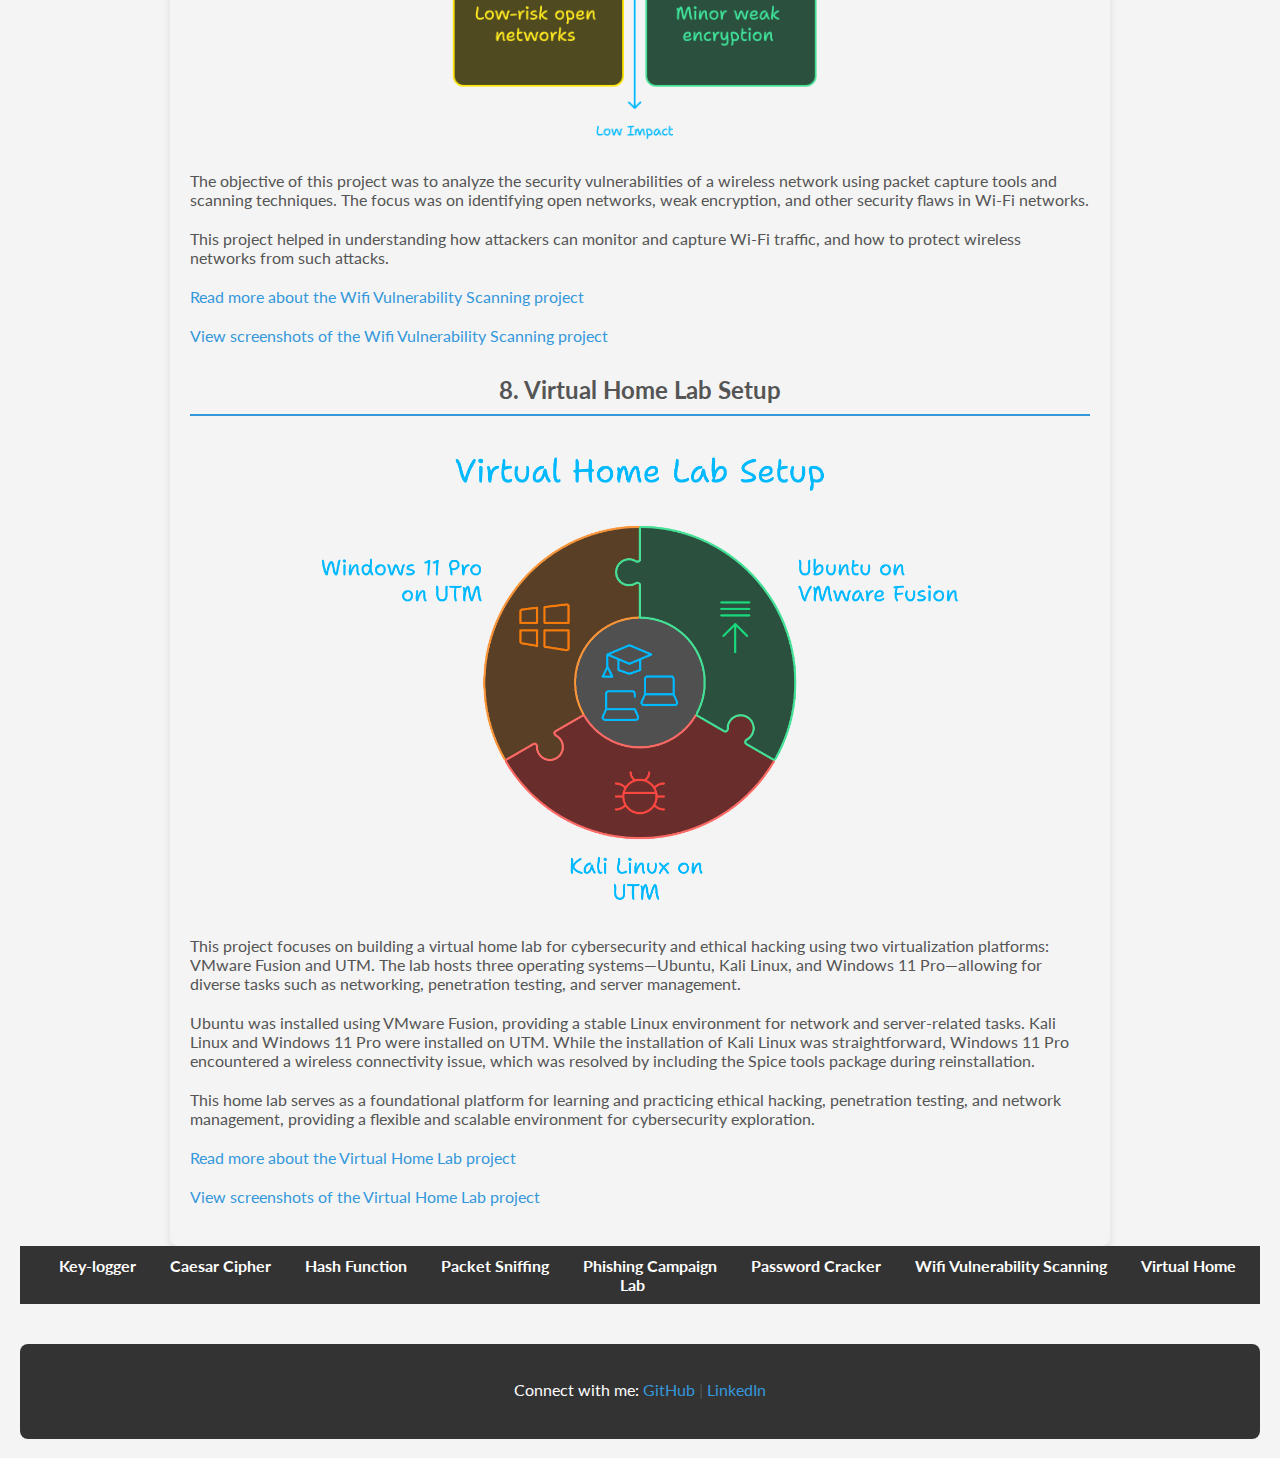
==== commit e5bd9b09: "Update index.html" ====
--- a/index.html
+++ b/index.html
@@ -50,7 +50,7 @@
         
         <h2 id="phishingcampaign">5. Phishing Campaign Project</h2>
         <div style="text-align:center;">
-            <img src="PhishingCampaign/IMG_9844.jpeg" alt="Hash Function Project Overview" style="max-width:50%; height:auto;">
+            <img src="PhishingCampaign/IMG_9844.jpeg" alt="Hash Function Project Overview" style="max-width:35%; height:auto;">
         </div>
         <p>The objective of this project was to create a phishing campaign that mimics the Netflix login page in order to capture user credentials (email and password).</p>
         <p>This project involved building a fake login page using HTML, processing the credentials with a PHP script, logging the captured credentials in a text file, and hosting the local environment using MAMP PRO.</p>
